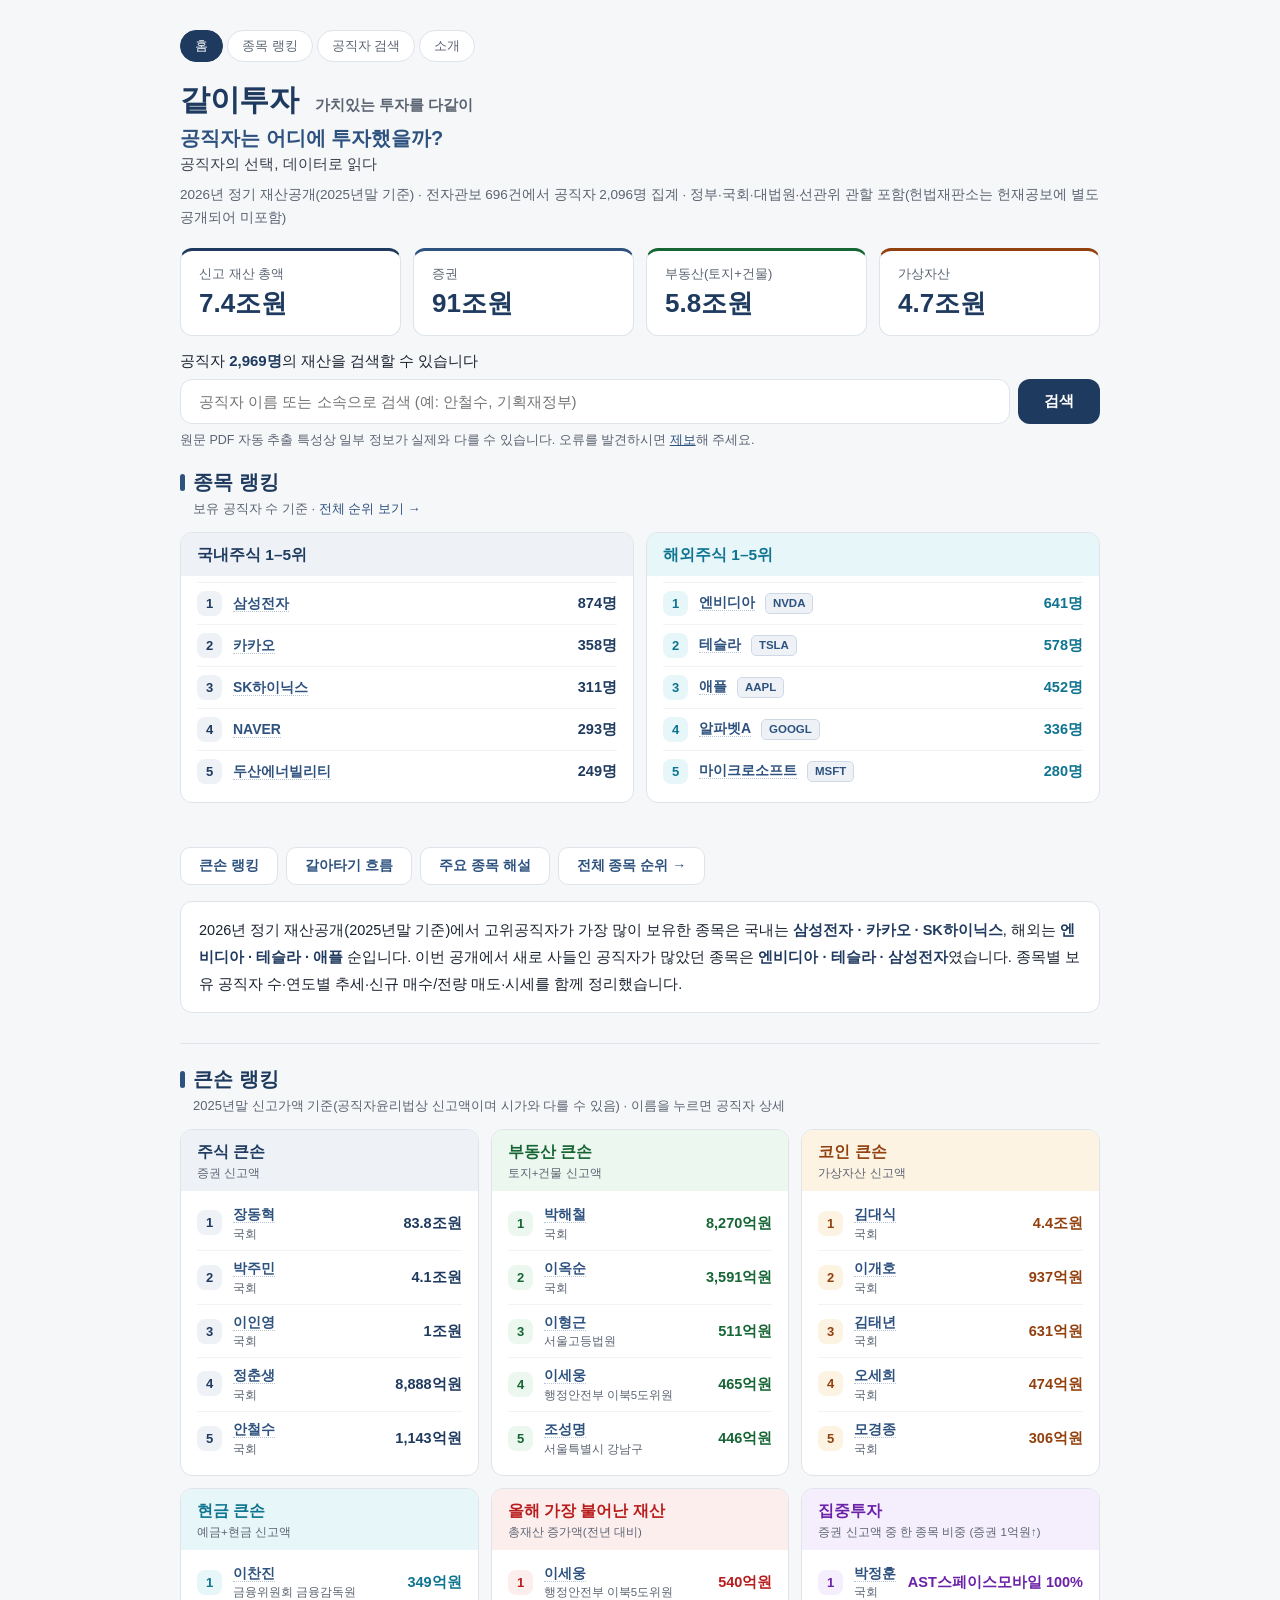
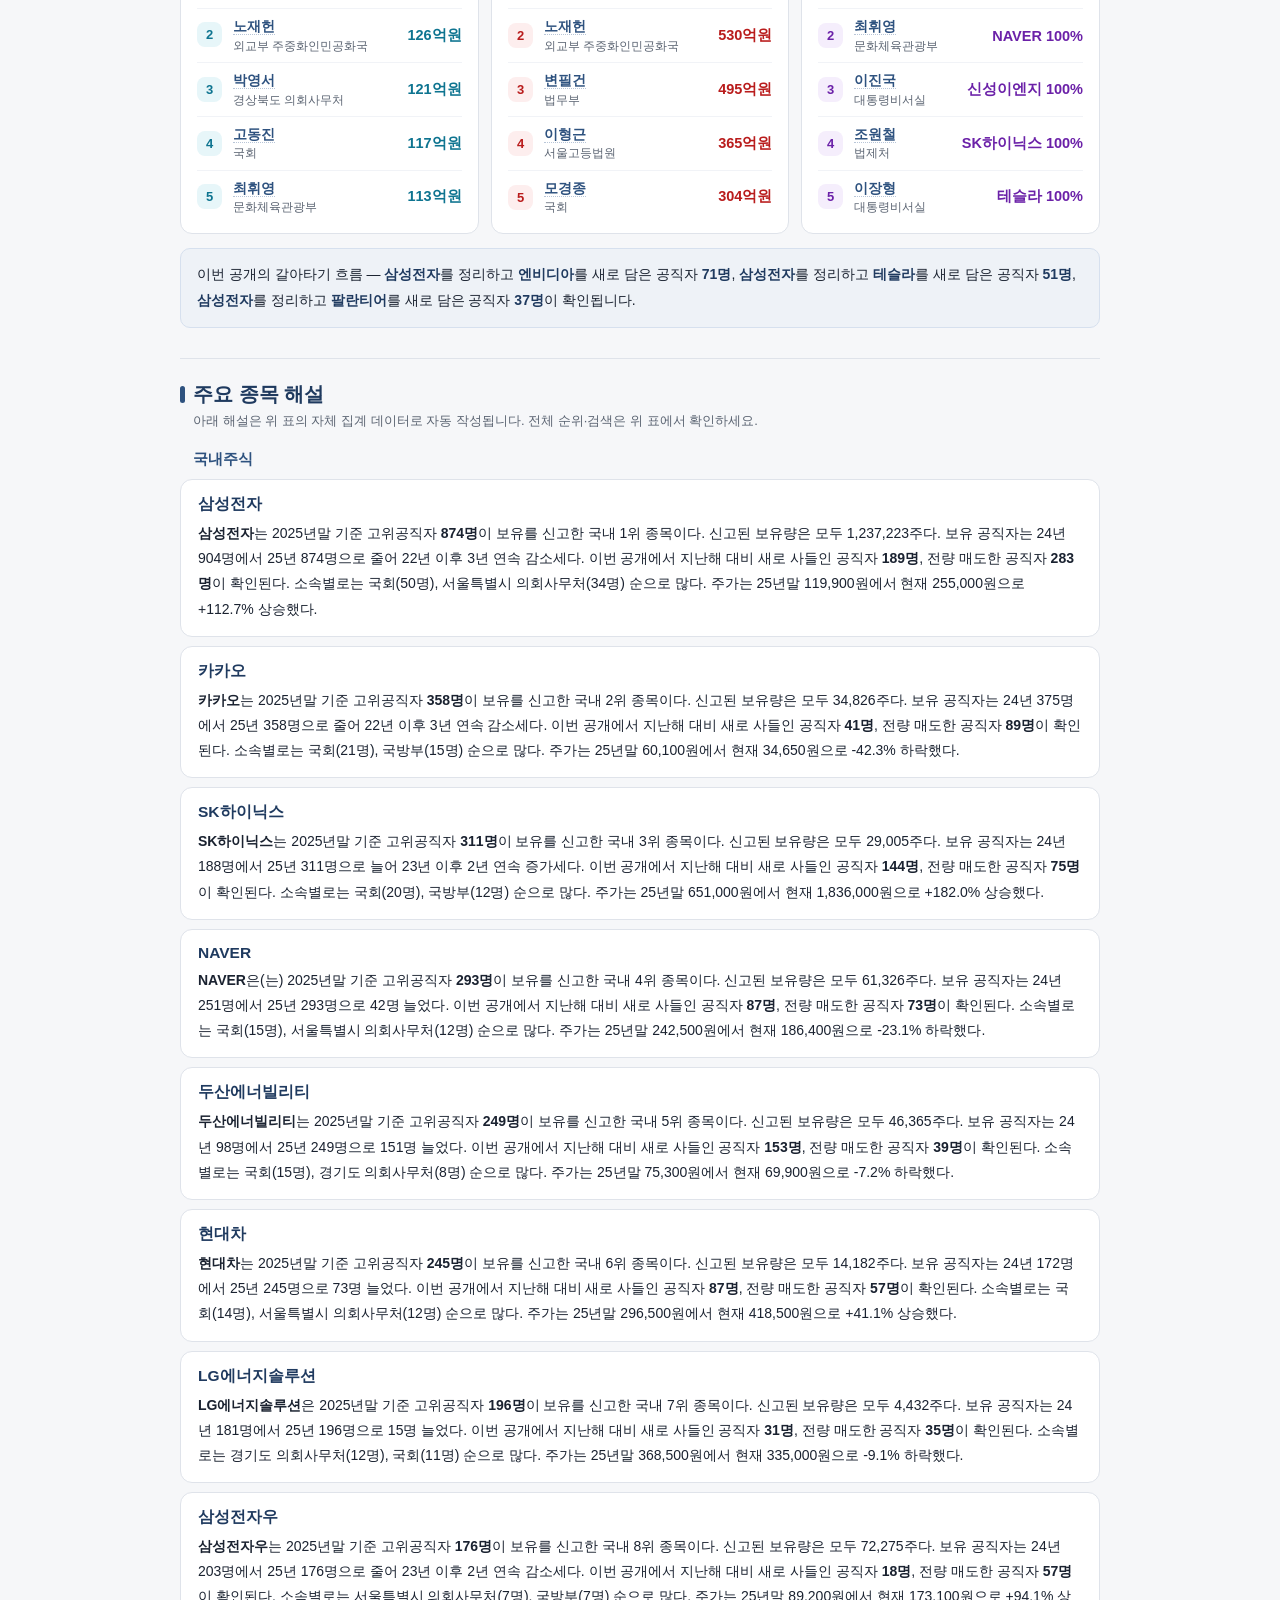
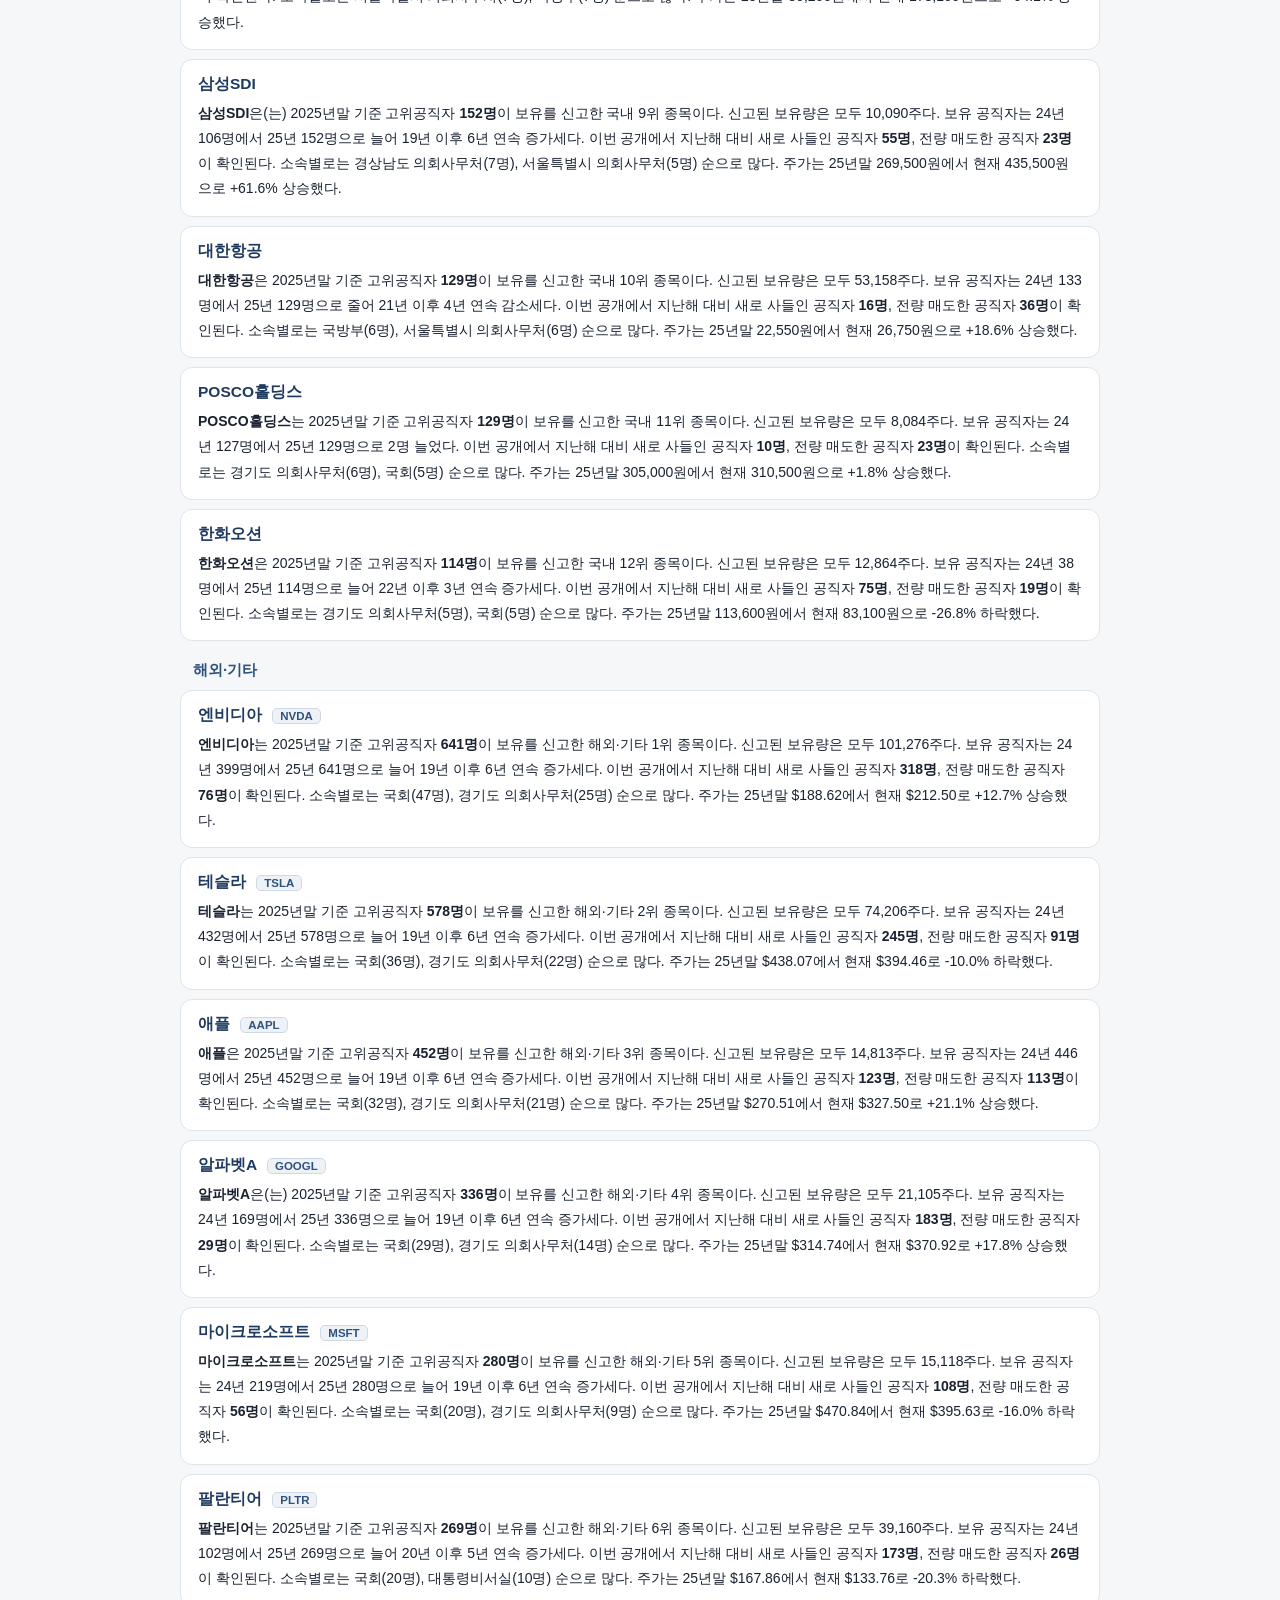
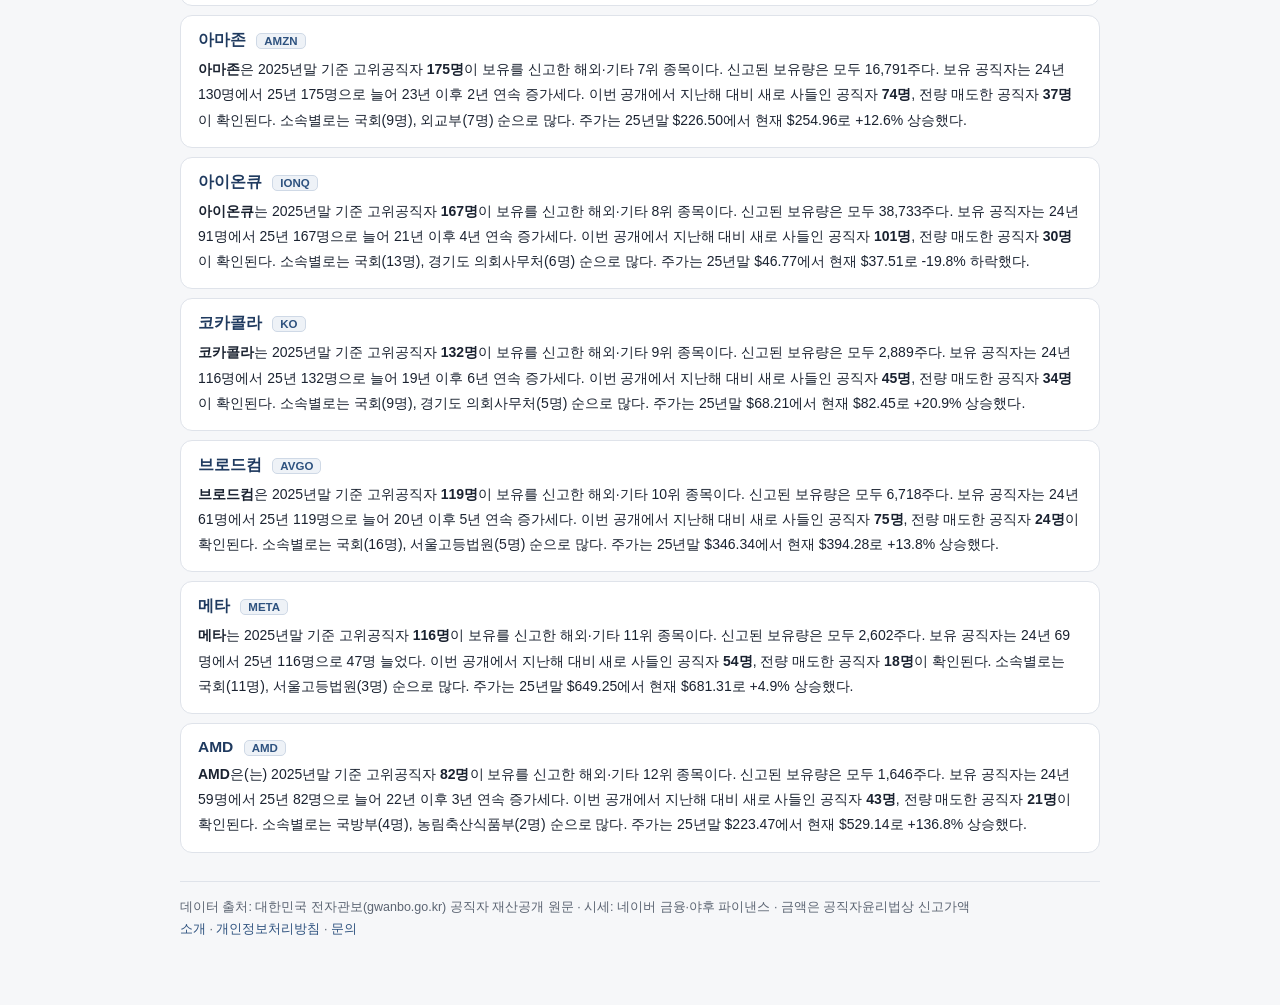
==== index.html @ 1da412c5 "같이투자: 공직자 재산공개 기반 투자 데이터 사이트 - 전자관보(정부·대법원·선관위) + 국회공보 재산공개 파싱 - 종목 랭킹 / 공직자 검색 / 큰손 랭킹 / 뉴스·공시 연동  " ====
<!DOCTYPE html>
<html lang="ko"><head><meta charset="utf-8">
<meta name="viewport" content="width=device-width,initial-scale=1">
<title>같이투자 : 가치있는 투자를 다같이</title>
<meta name="description" content="2026년 정기 재산공개(2025년말 기준)에서 고위공직자가 가장 많이 보유한 종목은 국내는 삼성전자 · 카카오 · SK하이닉스, 해외는 엔비디아 · 테슬라 · 애플 순입니다. 이번 공개에서 새로 사들인 공직자가 많았던 종목은 엔비디아 · 테슬라 · 삼성전자였습니다. 종목별 보유 공직자 수·연도별 추세·신규 매수/전량 매도·시세를 함께 정리했습니다.">
<meta property="og:title" content="같이투자 : 가치있는 투자를 다같이">
<meta property="og:description" content="2026년 정기 재산공개(2025년말 기준)에서 고위공직자가 가장 많이 보유한 종목은 국내는 삼성전자 · 카카오 · SK하이닉스, 해외는 엔비디아 · 테슬라 · 애플 순입니다. 이번 공개에서 새로 사들인 공직자가 많았던 종목은 엔비디아 · 테슬라 · 삼성전자였습니다. 종목별 보유 공직자 수·연도별 추세·신규 매수/전량 매도·시세를 함께 정리했습니다.">
<meta property="og:type" content="website"><meta property="og:locale" content="ko_KR">
<meta name="twitter:card" content="summary">
<style>
 :root{--line:#dfe3ea;--muted:#5b6472;--accent:#1f3a5f;--accent-2:#2e527f;--tint:#eef2f7;--bg:#f6f7f9;--ink:#1a2230;--up:#c0392b;--down:#1e5fbf}
 *{box-sizing:border-box} body{margin:0;font-family:-apple-system,'Apple SD Gothic Neo',sans-serif;background:var(--bg);color:var(--ink);font-size:15px}
 .wrap{max-width:960px;margin:0 auto;padding:30px 20px 64px}
 h1{font-size:30px;font-weight:800;margin:0 0 4px;color:var(--accent);letter-spacing:-.01em}
 .tag{font-size:20px;font-weight:700;color:var(--accent-2);margin:0 0 3px}
 .tagsub{font-size:15px;font-weight:500;color:var(--ink);margin:0 0 10px;opacity:.85}
 .sub{color:var(--muted);font-size:13.5px;margin:0 0 18px;line-height:1.7}
 html{scroll-behavior:smooth}
 .stat{display:flex;gap:12px;flex-wrap:wrap;margin-bottom:16px}
 .searchlabel{font-size:15px;color:var(--ink);margin:0 0 8px} .searchlabel b{color:var(--accent)}
 .notice{font-size:12.5px;color:var(--muted);margin:8px 0 20px} .notice a{color:var(--accent-2)}
 .slogan{font-size:15px;font-weight:600;color:var(--muted);margin-left:8px;letter-spacing:0}
 .psearch{display:flex;gap:8px;margin:0}
 .psearch input{flex:1;padding:13px 18px;border:1.5px solid var(--line);border-radius:12px;font-size:15px;background:#fff;color:var(--ink)}
 .psearch input:focus{outline:none;border-color:var(--accent-2);box-shadow:0 0 0 3px rgba(46,82,127,.12)}
 .psearch button{padding:0 26px;border:none;border-radius:12px;background:var(--accent);color:#fff;font-size:15px;font-weight:700;cursor:pointer}
 .psearch button:hover{background:var(--accent-2)}
 .rgrid{display:grid;grid-template-columns:1fr 1fr;gap:12px}
 .secmenu{display:flex;gap:8px;flex-wrap:wrap;margin:22px 0 16px}
 .secmenu a{padding:9px 18px;border-radius:10px;background:#fff;border:1px solid var(--line);color:var(--accent-2);font-weight:700;font-size:14px;text-decoration:none}
 .secmenu a:hover{border-color:var(--accent-2);color:var(--accent)}
 .card{background:#fff;border:1px solid var(--line);border-radius:12px;padding:14px 18px;flex:1;min-width:140px;border-top:3px solid var(--accent)}
 .stat .card:nth-child(2){border-top-color:#2e527f}
 .stat .card:nth-child(3){border-top-color:#166534}
 .stat .card:nth-child(4){border-top-color:#92400e}
 .card .lab{font-size:13px;color:var(--muted)} .card .val{font-size:26px;font-weight:800;margin-top:3px;color:var(--accent)}
 .lead{background:#fff;border:1px solid var(--line);border-radius:12px;padding:15px 18px;font-size:14.5px;line-height:1.85;margin:0 0 22px}
 .lead b{color:var(--accent)}
 section h2{font-size:20px;color:var(--accent);margin:0 0 4px;position:relative;padding-left:13px}
 section h2::before{content:'';position:absolute;left:0;top:5px;bottom:5px;width:5px;border-radius:3px;background:var(--accent-2)}
 .rank{margin-top:8px}
 .dgsub{color:var(--muted);font-size:13px;margin:0 0 14px;padding-left:13px}
 .dgsub a{color:var(--accent-2);text-decoration:none} .dgsub a:hover{text-decoration:underline}
 .rankcard{margin-bottom:22px}
 .whales{margin-top:30px;border-top:1px solid var(--line);padding-top:22px}
 .wgrid{display:grid;grid-template-columns:repeat(auto-fit,minmax(280px,1fr));gap:12px}
 .wcard{background:#fff;border:1px solid var(--line);border-radius:12px;padding:0 16px 10px;overflow:hidden}
 .whead{background:var(--wbg,var(--tint));margin:0 -16px 6px;padding:12px 16px 10px}
 .wcard h3{font-size:15.5px;font-weight:700;color:var(--wc,var(--accent));margin:0}
 .wcard .wsub{font-size:11.5px;color:var(--muted);margin:3px 0 0}
 .wli{display:grid;grid-template-columns:26px minmax(0,1fr) auto;gap:10px;align-items:center;padding:8px 0;border-top:1px solid #f1f3f7;font-size:14px}
 .rp .wli:first-of-type{border-top:none}
 .rk{width:25px;height:25px;border-radius:8px;background:var(--wbg,var(--tint));color:var(--wc,var(--accent));font-weight:800;font-size:13px;display:flex;align-items:center;justify-content:center}
 .wn{overflow:hidden;white-space:nowrap;text-overflow:ellipsis;line-height:1.4}
 .wn a{font-weight:700}
 .worg{display:block;font-size:11.5px;color:var(--muted);margin-top:1px}
 .wv{font-variant-numeric:tabular-nums;color:var(--wc,var(--accent));font-weight:800;font-size:14.5px;white-space:nowrap}
 .pl{color:var(--accent-2);text-decoration:none;border-bottom:1px dotted #b9c6d8}
 .pl:hover{color:var(--accent);border-bottom-style:solid}
 .rp{display:none} .rp.on{display:block}
 .rp.on .whead{animation:rin .45s cubic-bezier(.22,.7,.3,1) both}
 .rp.on .wli{opacity:0;animation:rin .5s cubic-bezier(.22,.7,.3,1) forwards}
 .rp.on .wli:nth-of-type(1){animation-delay:.04s}
 .rp.on .wli:nth-of-type(2){animation-delay:.1s}
 .rp.on .wli:nth-of-type(3){animation-delay:.16s}
 .rp.on .wli:nth-of-type(4){animation-delay:.22s}
 .rp.on .wli:nth-of-type(5){animation-delay:.28s}
 @keyframes rin{from{opacity:0;transform:translateY(10px)}to{opacity:1;transform:none}}
 @media(prefers-reduced-motion:reduce){.rp.on .wli,.rp.on .whead{animation:none;opacity:1}}
 .switchbox{background:var(--tint);border:1px solid #d6e0ee;border-radius:10px;padding:13px 16px;font-size:14px;line-height:1.85;margin-top:14px}
 .switchbox b{color:var(--accent)}
 .digest{margin-top:30px;border-top:1px solid var(--line);padding-top:22px}
 .digest h3{font-size:15px;color:var(--accent-2);margin:20px 0 10px;padding-left:13px}
 .dg{background:#fff;border:1px solid var(--line);border-radius:12px;padding:14px 17px;margin-bottom:9px}
 .dg h4{margin:0 0 6px;font-size:15.5px;color:var(--accent)} .dg h4 a{color:inherit;text-decoration:none} .dg h4 a:hover{text-decoration:underline}
 .dg p{margin:0;font-size:14px;line-height:1.8}
 .tk{display:inline-block;margin-left:6px;padding:1px 7px;border:1px solid #cfd9e6;border-radius:5px;background:var(--tint);color:var(--accent-2);font-size:11.5px;font-weight:700;vertical-align:middle}
 .foot{color:var(--muted);font-size:12.5px;margin-top:28px;border-top:1px solid var(--line);padding-top:14px;line-height:1.8}
 .foot a{color:var(--accent-2);text-decoration:none} .foot a:hover{text-decoration:underline}
 @media(max-width:700px){.wrap{padding:20px 13px 48px} h1{font-size:24px} .tag{font-size:17px} .card{padding:10px 13px;min-width:105px} .card .val{font-size:20px} .wgrid{grid-template-columns:1fr} .rgrid{grid-template-columns:1fr}}
 .topnav{display:flex;gap:4px;margin:0 0 18px;flex-wrap:wrap} .topnav a{padding:6px 14px;border:1px solid var(--line);border-radius:99px;background:#fff;color:var(--muted);font-size:13px;text-decoration:none} .topnav a.on{background:var(--accent);color:#fff;border-color:var(--accent)} .topnav a:hover{border-color:var(--accent-2);color:var(--accent-2)} .topnav a.on:hover{color:#fff}</style></head><body><div class="wrap">
<nav class="topnav"><a href="index.html" class="on">홈</a><a href="stocks.html">종목 랭킹</a><a href="people.html">공직자 검색</a><a href="about.html">소개</a></nav>
<h1>같이투자 <span class="slogan">가치있는 투자를 다같이</span></h1>
<p class="tag">공직자는 어디에 투자했을까?</p>
<p class="tagsub">공직자의 선택, 데이터로 읽다</p>
<p class="sub">2026년 정기 재산공개(2025년말 기준) · 전자관보 696건에서 공직자 2,096명 집계 · 정부·국회·대법원·선관위 관할 포함(헌법재판소는 헌재공보에 별도 공개되어 미포함)</p>
<div class="stat">
 <div class="card"><div class="lab">신고 재산 총액</div><div class="val">7.4조원</div></div>
 <div class="card"><div class="lab">증권</div><div class="val">91조원</div></div>
 <div class="card"><div class="lab">부동산(토지+건물)</div><div class="val">5.8조원</div></div>
 <div class="card"><div class="lab">가상자산</div><div class="val">4.7조원</div></div>
</div>
<p class="searchlabel">공직자 <b>2,969명</b>의 재산을 검색할 수 있습니다</p>
<form class="psearch" action="people.html" method="get">
 <input type="search" name="q" placeholder="공직자 이름 또는 소속으로 검색 (예: 안철수, 기획재정부)">
 <button type="submit">검색</button>
</form>
<p class="notice">원문 PDF 자동 추출 특성상 일부 정보가 실제와 다를 수 있습니다. 오류를 발견하시면 <a href="contact.html">제보</a>해 주세요.</p>
<section class="rank" id="rank"><h2>종목 랭킹</h2><p class="dgsub">보유 공직자 수 기준 · <a href="stocks.html">전체 순위 보기 →</a></p><div class="rgrid"><div class="wcard rankcard" data-rot style="--wc:#1f3a5f;--wbg:#eef2f7"><div class="rp on"><div class="whead"><h3>국내주식 1–5위</h3></div><div class="wli"><span class="rk">1</span><span class="wn"><a class="pl" href="stocks.html#s=%EC%82%BC%EC%84%B1%EC%A0%84%EC%9E%90">삼성전자</a></span><span class="wv">874명</span></div><div class="wli"><span class="rk">2</span><span class="wn"><a class="pl" href="stocks.html#s=%EC%B9%B4%EC%B9%B4%EC%98%A4">카카오</a></span><span class="wv">358명</span></div><div class="wli"><span class="rk">3</span><span class="wn"><a class="pl" href="stocks.html#s=SK%ED%95%98%EC%9D%B4%EB%8B%89%EC%8A%A4">SK하이닉스</a></span><span class="wv">311명</span></div><div class="wli"><span class="rk">4</span><span class="wn"><a class="pl" href="stocks.html#s=NAVER">NAVER</a></span><span class="wv">293명</span></div><div class="wli"><span class="rk">5</span><span class="wn"><a class="pl" href="stocks.html#s=%EB%91%90%EC%82%B0%EC%97%90%EB%84%88%EB%B9%8C%EB%A6%AC%ED%8B%B0">두산에너빌리티</a></span><span class="wv">249명</span></div></div><div class="rp"><div class="whead"><h3>국내주식 6–10위</h3></div><div class="wli"><span class="rk">6</span><span class="wn"><a class="pl" href="stocks.html#s=%ED%98%84%EB%8C%80%EC%B0%A8">현대차</a></span><span class="wv">245명</span></div><div class="wli"><span class="rk">7</span><span class="wn"><a class="pl" href="stocks.html#s=LG%EC%97%90%EB%84%88%EC%A7%80%EC%86%94%EB%A3%A8%EC%85%98">LG에너지솔루션</a></span><span class="wv">196명</span></div><div class="wli"><span class="rk">8</span><span class="wn"><a class="pl" href="stocks.html#s=%EC%82%BC%EC%84%B1%EC%A0%84%EC%9E%90%EC%9A%B0">삼성전자우</a></span><span class="wv">176명</span></div><div class="wli"><span class="rk">9</span><span class="wn"><a class="pl" href="stocks.html#s=%EC%82%BC%EC%84%B1SDI">삼성SDI</a></span><span class="wv">152명</span></div><div class="wli"><span class="rk">10</span><span class="wn"><a class="pl" href="stocks.html#s=%EB%8C%80%ED%95%9C%ED%95%AD%EA%B3%B5">대한항공</a></span><span class="wv">129명</span></div></div></div><div class="wcard rankcard" data-rot style="--wc:#0e7490;--wbg:#e7f6f9"><div class="rp on"><div class="whead"><h3>해외주식 1–5위</h3></div><div class="wli"><span class="rk">1</span><span class="wn"><a class="pl" href="stocks.html#s=%EC%97%94%EB%B9%84%EB%94%94%EC%95%84">엔비디아</a> <span class="tk">NVDA</span></span><span class="wv">641명</span></div><div class="wli"><span class="rk">2</span><span class="wn"><a class="pl" href="stocks.html#s=%ED%85%8C%EC%8A%AC%EB%9D%BC">테슬라</a> <span class="tk">TSLA</span></span><span class="wv">578명</span></div><div class="wli"><span class="rk">3</span><span class="wn"><a class="pl" href="stocks.html#s=%EC%95%A0%ED%94%8C">애플</a> <span class="tk">AAPL</span></span><span class="wv">452명</span></div><div class="wli"><span class="rk">4</span><span class="wn"><a class="pl" href="stocks.html#s=%EC%95%8C%ED%8C%8C%EB%B2%B3A">알파벳A</a> <span class="tk">GOOGL</span></span><span class="wv">336명</span></div><div class="wli"><span class="rk">5</span><span class="wn"><a class="pl" href="stocks.html#s=%EB%A7%88%EC%9D%B4%ED%81%AC%EB%A1%9C%EC%86%8C%ED%94%84%ED%8A%B8">마이크로소프트</a> <span class="tk">MSFT</span></span><span class="wv">280명</span></div></div><div class="rp"><div class="whead"><h3>해외주식 6–10위</h3></div><div class="wli"><span class="rk">6</span><span class="wn"><a class="pl" href="stocks.html#s=%ED%8C%94%EB%9E%80%ED%8B%B0%EC%96%B4">팔란티어</a> <span class="tk">PLTR</span></span><span class="wv">269명</span></div><div class="wli"><span class="rk">7</span><span class="wn"><a class="pl" href="stocks.html#s=%EC%95%84%EB%A7%88%EC%A1%B4">아마존</a> <span class="tk">AMZN</span></span><span class="wv">175명</span></div><div class="wli"><span class="rk">8</span><span class="wn"><a class="pl" href="stocks.html#s=%EC%95%84%EC%9D%B4%EC%98%A8%ED%81%90">아이온큐</a> <span class="tk">IONQ</span></span><span class="wv">167명</span></div><div class="wli"><span class="rk">9</span><span class="wn"><a class="pl" href="stocks.html#s=%EC%BD%94%EC%B9%B4%EC%BD%9C%EB%9D%BC">코카콜라</a> <span class="tk">KO</span></span><span class="wv">132명</span></div><div class="wli"><span class="rk">10</span><span class="wn"><a class="pl" href="stocks.html#s=%EB%B8%8C%EB%A1%9C%EB%93%9C%EC%BB%B4">브로드컴</a> <span class="tk">AVGO</span></span><span class="wv">119명</span></div></div></div></div></section>
<nav class="secmenu">
 <a href="#whales">큰손 랭킹</a>
 <a href="#switch">갈아타기 흐름</a>
 <a href="#digest">주요 종목 해설</a>
 <a href="stocks.html">전체 종목 순위 →</a>
</nav>
<p class="lead">2026년 정기 재산공개(2025년말 기준)에서 고위공직자가 가장 많이 보유한 종목은 국내는 <b>삼성전자 · 카카오 · SK하이닉스</b>, 해외는 <b>엔비디아 · 테슬라 · 애플</b> 순입니다. 이번 공개에서 새로 사들인 공직자가 많았던 종목은 <b>엔비디아 · 테슬라 · 삼성전자</b>였습니다. 종목별 보유 공직자 수·연도별 추세·신규 매수/전량 매도·시세를 함께 정리했습니다.</p>
<section class="whales" id="whales"><h2>큰손 랭킹</h2><p class="dgsub">2025년말 신고가액 기준(공직자윤리법상 신고액이며 시가와 다를 수 있음) · 이름을 누르면 공직자 상세</p><div class="wgrid"><div class="wcard" data-rot style="--wc:#1f3a5f;--wbg:#eef2f7"><div class="whead"><h3>주식 큰손</h3><p class="wsub">증권 신고액</p></div><div class="rp on"><div class="wli"><span class="rk">1</span><span class="wn"><a class="pl" href="people.html?p=%EC%9E%A5%EB%8F%99%ED%98%81">장동혁</a><span class="worg">국회</span></span><span class="wv">83.8조원</span></div><div class="wli"><span class="rk">2</span><span class="wn"><a class="pl" href="people.html?p=%EB%B0%95%EC%A3%BC%EB%AF%BC">박주민</a><span class="worg">국회</span></span><span class="wv">4.1조원</span></div><div class="wli"><span class="rk">3</span><span class="wn"><a class="pl" href="people.html?p=%EC%9D%B4%EC%9D%B8%EC%98%81">이인영</a><span class="worg">국회</span></span><span class="wv">1조원</span></div><div class="wli"><span class="rk">4</span><span class="wn"><a class="pl" href="people.html?p=%EC%A0%95%EC%B6%98%EC%83%9D">정춘생</a><span class="worg">국회</span></span><span class="wv">8,888억원</span></div><div class="wli"><span class="rk">5</span><span class="wn"><a class="pl" href="people.html?p=%EC%95%88%EC%B2%A0%EC%88%98">안철수</a><span class="worg">국회</span></span><span class="wv">1,143억원</span></div></div><div class="rp"><div class="wli"><span class="rk">6</span><span class="wn"><a class="pl" href="people.html?p=%EC%9D%B4%EC%84%B8%EC%9B%85">이세웅</a><span class="worg">행정안전부 이북5도위원</span></span><span class="wv">1,064억원</span></div><div class="wli"><span class="rk">7</span><span class="wn"><a class="pl" href="people.html?p=%EC%B6%94%EB%AF%B8%EC%95%A0">추미애</a><span class="worg">국회</span></span><span class="wv">600억원</span></div><div class="wli"><span class="rk">8</span><span class="wn"><a class="pl" href="people.html?p=%EC%98%A4%EC%84%B8%ED%9D%AC">오세희</a><span class="worg">국회</span></span><span class="wv">536억원</span></div><div class="wli"><span class="rk">9</span><span class="wn"><a class="pl" href="people.html?p=%EC%9E%84%ED%95%B4%EC%A7%80">임해지</a><span class="worg">대구가정법원</span></span><span class="wv">319억원</span></div><div class="wli"><span class="rk">10</span><span class="wn"><a class="pl" href="people.html?p=%EA%B3%B5%EC%B6%98%ED%83%9D">공춘택</a><span class="worg">국회</span></span><span class="wv">274억원</span></div></div></div><div class="wcard" data-rot style="--wc:#166534;--wbg:#ecf7ef"><div class="whead"><h3>부동산 큰손</h3><p class="wsub">토지+건물 신고액</p></div><div class="rp on"><div class="wli"><span class="rk">1</span><span class="wn"><a class="pl" href="people.html?p=%EB%B0%95%ED%95%B4%EC%B2%A0">박해철</a><span class="worg">국회</span></span><span class="wv">8,270억원</span></div><div class="wli"><span class="rk">2</span><span class="wn"><a class="pl" href="people.html?p=%EC%9D%B4%EC%98%A5%EC%88%9C">이옥순</a><span class="worg">국회</span></span><span class="wv">3,591억원</span></div><div class="wli"><span class="rk">3</span><span class="wn"><a class="pl" href="people.html?p=%EC%9D%B4%ED%98%95%EA%B7%BC">이형근</a><span class="worg">서울고등법원</span></span><span class="wv">511억원</span></div><div class="wli"><span class="rk">4</span><span class="wn"><a class="pl" href="people.html?p=%EC%9D%B4%EC%84%B8%EC%9B%85">이세웅</a><span class="worg">행정안전부 이북5도위원</span></span><span class="wv">465억원</span></div><div class="wli"><span class="rk">5</span><span class="wn"><a class="pl" href="people.html?p=%EC%A1%B0%EC%84%B1%EB%AA%85">조성명</a><span class="worg">서울특별시 강남구</span></span><span class="wv">446억원</span></div></div><div class="rp"><div class="wli"><span class="rk">6</span><span class="wn"><a class="pl" href="people.html?p=%EB%B0%95%EB%8D%95%ED%9D%A0">박덕흠</a><span class="worg">국회</span></span><span class="wv">323억원</span></div><div class="wli"><span class="rk">7</span><span class="wn"><a class="pl" href="people.html?p=%EA%B9%80%EC%9D%80%ED%98%9C">김은혜</a><span class="worg">국회</span></span><span class="wv">209억원</span></div><div class="wli"><span class="rk">8</span><span class="wn"><a class="pl" href="people.html?p=%EB%B0%B1%EC%A2%85%ED%97%8C">백종헌</a><span class="worg">국회</span></span><span class="wv">196억원</span></div><div class="wli"><span class="rk">9</span><span class="wn"><a class="pl" href="people.html?p=%EA%B3%A0%EC%84%B1%EA%B7%9C">고성규</a><span class="worg">과학기술정보통신부 한국</span></span><span class="wv">155억원</span></div><div class="wli"><span class="rk">10</span><span class="wn"><a class="pl" href="people.html?p=%EA%B9%80%EC%84%B1%EC%88%98">김성수</a><span class="worg">경기도 의회사무처</span></span><span class="wv">151억원</span></div></div></div><div class="wcard" data-rot style="--wc:#92400e;--wbg:#fdf3e3"><div class="whead"><h3>코인 큰손</h3><p class="wsub">가상자산 신고액</p></div><div class="rp on"><div class="wli"><span class="rk">1</span><span class="wn"><a class="pl" href="people.html?p=%EA%B9%80%EB%8C%80%EC%8B%9D">김대식</a><span class="worg">국회</span></span><span class="wv">4.4조원</span></div><div class="wli"><span class="rk">2</span><span class="wn"><a class="pl" href="people.html?p=%EC%9D%B4%EA%B0%9C%ED%98%B8">이개호</a><span class="worg">국회</span></span><span class="wv">937억원</span></div><div class="wli"><span class="rk">3</span><span class="wn"><a class="pl" href="people.html?p=%EA%B9%80%ED%83%9C%EB%85%84">김태년</a><span class="worg">국회</span></span><span class="wv">631억원</span></div><div class="wli"><span class="rk">4</span><span class="wn"><a class="pl" href="people.html?p=%EC%98%A4%EC%84%B8%ED%9D%AC">오세희</a><span class="worg">국회</span></span><span class="wv">474억원</span></div><div class="wli"><span class="rk">5</span><span class="wn"><a class="pl" href="people.html?p=%EB%AA%A8%EA%B2%BD%EC%A2%85">모경종</a><span class="worg">국회</span></span><span class="wv">306억원</span></div></div><div class="rp"><div class="wli"><span class="rk">6</span><span class="wn"><a class="pl" href="people.html?p=%EC%9D%B4%EC%9A%A9%EC%84%A0">이용선</a><span class="worg">국회</span></span><span class="wv">128억원</span></div><div class="wli"><span class="rk">7</span><span class="wn"><a class="pl" href="people.html?p=%ED%98%84%EC%9D%80%ED%9D%AC">현은희</a><span class="worg">국회</span></span><span class="wv">74.1억원</span></div><div class="wli"><span class="rk">8</span><span class="wn"><a class="pl" href="people.html?p=%EC%9D%B4%EC%84%B1%EC%9B%90">이성원</a><span class="worg">국회</span></span><span class="wv">29.1억원</span></div><div class="wli"><span class="rk">9</span><span class="wn"><a class="pl" href="people.html?p=%EC%9E%84%EB%B3%91%EB%A0%AC">임병렬</a><span class="worg">청주지방법원</span></span><span class="wv">16.9억원</span></div><div class="wli"><span class="rk">10</span><span class="wn"><a class="pl" href="people.html?p=%EC%B5%9C%EB%AF%BC%EA%B7%9C">최민규</a><span class="worg">서울특별시 의회사무처</span></span><span class="wv">14.6억원</span></div></div></div><div class="wcard" data-rot style="--wc:#0e7490;--wbg:#e7f6f9"><div class="whead"><h3>현금 큰손</h3><p class="wsub">예금+현금 신고액</p></div><div class="rp on"><div class="wli"><span class="rk">1</span><span class="wn"><a class="pl" href="people.html?p=%EC%9D%B4%EC%B0%AC%EC%A7%84">이찬진</a><span class="worg">금융위원회 금융감독원</span></span><span class="wv">349억원</span></div><div class="wli"><span class="rk">2</span><span class="wn"><a class="pl" href="people.html?p=%EB%85%B8%EC%9E%AC%ED%97%8C">노재헌</a><span class="worg">외교부 주중화인민공화국</span></span><span class="wv">126억원</span></div><div class="wli"><span class="rk">3</span><span class="wn"><a class="pl" href="people.html?p=%EB%B0%95%EC%98%81%EC%84%9C">박영서</a><span class="worg">경상북도 의회사무처</span></span><span class="wv">121억원</span></div><div class="wli"><span class="rk">4</span><span class="wn"><a class="pl" href="people.html?p=%EA%B3%A0%EB%8F%99%EC%A7%84">고동진</a><span class="worg">국회</span></span><span class="wv">117억원</span></div><div class="wli"><span class="rk">5</span><span class="wn"><a class="pl" href="people.html?p=%EC%B5%9C%ED%9C%98%EC%98%81">최휘영</a><span class="worg">문화체육관광부</span></span><span class="wv">113억원</span></div></div><div class="rp"><div class="wli"><span class="rk">6</span><span class="wn"><a class="pl" href="people.html?p=%EC%9C%A4%EC%8A%B9%EC%9D%80">윤승은</a><span class="worg">서울고등법원</span></span><span class="wv">89.5억원</span></div><div class="wli"><span class="rk">7</span><span class="wn"><a class="pl" href="people.html?p=%EA%B6%8C%EC%88%9C%ED%98%95">권순형</a><span class="worg">서울고등법원</span></span><span class="wv">88.9억원</span></div><div class="wli"><span class="rk">8</span><span class="wn"><a class="pl" href="people.html?p=%EA%B9%80%EC%9D%80%ED%98%9C">김은혜</a><span class="worg">국회</span></span><span class="wv">85.1억원</span></div><div class="wli"><span class="rk">9</span><span class="wn"><a class="pl" href="people.html?p=%EA%B9%80%EB%8F%99%EC%84%AD">김동섭</a><span class="worg">산업통상부 한국석유공사</span></span><span class="wv">82.2억원</span></div><div class="wli"><span class="rk">10</span><span class="wn"><a class="pl" href="people.html?p=%EC%9D%B4%EA%B7%BC%EB%B0%B0">이근배</a><span class="worg">교육부 전남대학교</span></span><span class="wv">80.6억원</span></div></div></div><div class="wcard" data-rot style="--wc:#b91c1c;--wbg:#fdeeee"><div class="whead"><h3>올해 가장 불어난 재산</h3><p class="wsub">총재산 증가액(전년 대비)</p></div><div class="rp on"><div class="wli"><span class="rk">1</span><span class="wn"><a class="pl" href="people.html?p=%EC%9D%B4%EC%84%B8%EC%9B%85">이세웅</a><span class="worg">행정안전부 이북5도위원</span></span><span class="wv">540억원</span></div><div class="wli"><span class="rk">2</span><span class="wn"><a class="pl" href="people.html?p=%EB%85%B8%EC%9E%AC%ED%97%8C">노재헌</a><span class="worg">외교부 주중화인민공화국</span></span><span class="wv">530억원</span></div><div class="wli"><span class="rk">3</span><span class="wn"><a class="pl" href="people.html?p=%EB%B3%80%ED%95%84%EA%B1%B4">변필건</a><span class="worg">법무부</span></span><span class="wv">495억원</span></div><div class="wli"><span class="rk">4</span><span class="wn"><a class="pl" href="people.html?p=%EC%9D%B4%ED%98%95%EA%B7%BC">이형근</a><span class="worg">서울고등법원</span></span><span class="wv">365억원</span></div><div class="wli"><span class="rk">5</span><span class="wn"><a class="pl" href="people.html?p=%EB%AA%A8%EA%B2%BD%EC%A2%85">모경종</a><span class="worg">국회</span></span><span class="wv">304억원</span></div></div><div class="rp"><div class="wli"><span class="rk">6</span><span class="wn"><a class="pl" href="people.html?p=%EA%B3%B5%EC%B6%98%ED%83%9D">공춘택</a><span class="worg">국회</span></span><span class="wv">260억원</span></div><div class="wli"><span class="rk">7</span><span class="wn"><a class="pl" href="people.html?p=%EA%B3%A0%EC%84%B1%EA%B7%9C">고성규</a><span class="worg">과학기술정보통신부 한국</span></span><span class="wv">236억원</span></div><div class="wli"><span class="rk">8</span><span class="wn"><a class="pl" href="people.html?p=%EA%B9%80%EB%AC%B8%ED%9D%AC">김문희</a><span class="worg">국무조정실 한국교육과정</span></span><span class="wv">98.8억원</span></div><div class="wli"><span class="rk">9</span><span class="wn"><a class="pl" href="people.html?p=%EA%B9%80%EC%9B%94%EC%9A%A9">김월용</a><span class="worg">교육부 국가평생교육진흥</span></span><span class="wv">94.7억원</span></div><div class="wli"><span class="rk">10</span><span class="wn"><a class="pl" href="people.html?p=%EC%9D%B4%EC%88%99%EC%97%B0">이숙연</a><span class="worg">대법원</span></span><span class="wv">90.6억원</span></div></div></div><div class="wcard" data-rot style="--wc:#6b21a8;--wbg:#f5eefc"><div class="whead"><h3>집중투자</h3><p class="wsub">증권 신고액 중 한 종목 비중 (증권 1억원↑)</p></div><div class="rp on"><div class="wli"><span class="rk">1</span><span class="wn"><a class="pl" href="people.html?p=%EB%B0%95%EC%A0%95%ED%9B%88">박정훈</a><span class="worg">국회</span></span><span class="wv">AST스페이스모바일 100%</span></div><div class="wli"><span class="rk">2</span><span class="wn"><a class="pl" href="people.html?p=%EC%B5%9C%ED%9C%98%EC%98%81">최휘영</a><span class="worg">문화체육관광부</span></span><span class="wv">NAVER 100%</span></div><div class="wli"><span class="rk">3</span><span class="wn"><a class="pl" href="people.html?p=%EC%9D%B4%EC%A7%84%EA%B5%AD">이진국</a><span class="worg">대통령비서실</span></span><span class="wv">신성이엔지 100%</span></div><div class="wli"><span class="rk">4</span><span class="wn"><a class="pl" href="people.html?p=%EC%A1%B0%EC%9B%90%EC%B2%A0">조원철</a><span class="worg">법제처</span></span><span class="wv">SK하이닉스 100%</span></div><div class="wli"><span class="rk">5</span><span class="wn"><a class="pl" href="people.html?p=%EC%9D%B4%EC%9E%A5%ED%98%95">이장형</a><span class="worg">대통령비서실</span></span><span class="wv">테슬라 100%</span></div></div><div class="rp"><div class="wli"><span class="rk">6</span><span class="wn"><a class="pl" href="people.html?p=%EB%B0%A9%EC%8A%B9%EC%B0%AC">방승찬</a><span class="worg">과학기술정보통신부 한국</span></span><span class="wv">마이크론 100%</span></div><div class="wli"><span class="rk">7</span><span class="wn"><a class="pl" href="people.html?p=%EB%B0%95%EC%84%A0%EC%95%84">박선아</a><span class="worg">대통령비서실</span></span><span class="wv">테슬라 100%</span></div><div class="wli"><span class="rk">8</span><span class="wn"><a class="pl" href="people.html?p=%EC%9D%B4%EC%A7%84%EC%9A%A9">이진용</a><span class="worg">과학기술정보통신부 한국</span></span><span class="wv">금호타이어 100%</span></div><div class="wli"><span class="rk">9</span><span class="wn"><a class="pl" href="people.html?p=%EC%9C%A0%EB%8F%84%EC%9C%A4">유도윤</a><span class="worg">대검찰청 부산고등검찰청</span></span><span class="wv">엔비디아 100%</span></div><div class="wli"><span class="rk">10</span><span class="wn"><a class="pl" href="people.html?p=%EC%9D%B4%EC%A2%85%EA%B5%AD">이종국</a><span class="worg">국토교통부 (주)에스알</span></span><span class="wv">삼성전자 100%</span></div></div></div></div><div class="switchbox" id="switch">이번 공개의 갈아타기 흐름 — <b>삼성전자</b>를 정리하고 <b>엔비디아</b>를 새로 담은 공직자 <b>71명</b>, <b>삼성전자</b>를 정리하고 <b>테슬라</b>를 새로 담은 공직자 <b>51명</b>, <b>삼성전자</b>를 정리하고 <b>팔란티어</b>를 새로 담은 공직자 <b>37명</b>이 확인됩니다.</div></section>
<section class="digest" id="digest"><h2>주요 종목 해설</h2><p class="dgsub">아래 해설은 위 표의 자체 집계 데이터로 자동 작성됩니다. 전체 순위·검색은 위 표에서 확인하세요.</p><h3>국내주식</h3><div class="dg"><h4><a href="stocks.html#s=%EC%82%BC%EC%84%B1%EC%A0%84%EC%9E%90">삼성전자</a></h4><p><b>삼성전자</b>는 2025년말 기준 고위공직자 <b>874명</b>이 보유를 신고한 국내 1위 종목이다. 신고된 보유량은 모두 1,237,223주다. 보유 공직자는 24년 904명에서 25년 874명으로 줄어 22년 이후 3년 연속 감소세다. 이번 공개에서 지난해 대비 새로 사들인 공직자 <b>189명</b>, 전량 매도한 공직자 <b>283명</b>이 확인된다. 소속별로는 국회(50명), 서울특별시 의회사무처(34명) 순으로 많다. 주가는 25년말 119,900원에서 현재 255,000원으로 +112.7% 상승했다.</p></div><div class="dg"><h4><a href="stocks.html#s=%EC%B9%B4%EC%B9%B4%EC%98%A4">카카오</a></h4><p><b>카카오</b>는 2025년말 기준 고위공직자 <b>358명</b>이 보유를 신고한 국내 2위 종목이다. 신고된 보유량은 모두 34,826주다. 보유 공직자는 24년 375명에서 25년 358명으로 줄어 22년 이후 3년 연속 감소세다. 이번 공개에서 지난해 대비 새로 사들인 공직자 <b>41명</b>, 전량 매도한 공직자 <b>89명</b>이 확인된다. 소속별로는 국회(21명), 국방부(15명) 순으로 많다. 주가는 25년말 60,100원에서 현재 34,650원으로 -42.3% 하락했다.</p></div><div class="dg"><h4><a href="stocks.html#s=SK%ED%95%98%EC%9D%B4%EB%8B%89%EC%8A%A4">SK하이닉스</a></h4><p><b>SK하이닉스</b>는 2025년말 기준 고위공직자 <b>311명</b>이 보유를 신고한 국내 3위 종목이다. 신고된 보유량은 모두 29,005주다. 보유 공직자는 24년 188명에서 25년 311명으로 늘어 23년 이후 2년 연속 증가세다. 이번 공개에서 지난해 대비 새로 사들인 공직자 <b>144명</b>, 전량 매도한 공직자 <b>75명</b>이 확인된다. 소속별로는 국회(20명), 국방부(12명) 순으로 많다. 주가는 25년말 651,000원에서 현재 1,836,000원으로 +182.0% 상승했다.</p></div><div class="dg"><h4><a href="stocks.html#s=NAVER">NAVER</a></h4><p><b>NAVER</b>은(는) 2025년말 기준 고위공직자 <b>293명</b>이 보유를 신고한 국내 4위 종목이다. 신고된 보유량은 모두 61,326주다. 보유 공직자는 24년 251명에서 25년 293명으로 42명 늘었다. 이번 공개에서 지난해 대비 새로 사들인 공직자 <b>87명</b>, 전량 매도한 공직자 <b>73명</b>이 확인된다. 소속별로는 국회(15명), 서울특별시 의회사무처(12명) 순으로 많다. 주가는 25년말 242,500원에서 현재 186,400원으로 -23.1% 하락했다.</p></div><div class="dg"><h4><a href="stocks.html#s=%EB%91%90%EC%82%B0%EC%97%90%EB%84%88%EB%B9%8C%EB%A6%AC%ED%8B%B0">두산에너빌리티</a></h4><p><b>두산에너빌리티</b>는 2025년말 기준 고위공직자 <b>249명</b>이 보유를 신고한 국내 5위 종목이다. 신고된 보유량은 모두 46,365주다. 보유 공직자는 24년 98명에서 25년 249명으로 151명 늘었다. 이번 공개에서 지난해 대비 새로 사들인 공직자 <b>153명</b>, 전량 매도한 공직자 <b>39명</b>이 확인된다. 소속별로는 국회(15명), 경기도 의회사무처(8명) 순으로 많다. 주가는 25년말 75,300원에서 현재 69,900원으로 -7.2% 하락했다.</p></div><div class="dg"><h4><a href="stocks.html#s=%ED%98%84%EB%8C%80%EC%B0%A8">현대차</a></h4><p><b>현대차</b>는 2025년말 기준 고위공직자 <b>245명</b>이 보유를 신고한 국내 6위 종목이다. 신고된 보유량은 모두 14,182주다. 보유 공직자는 24년 172명에서 25년 245명으로 73명 늘었다. 이번 공개에서 지난해 대비 새로 사들인 공직자 <b>87명</b>, 전량 매도한 공직자 <b>57명</b>이 확인된다. 소속별로는 국회(14명), 서울특별시 의회사무처(12명) 순으로 많다. 주가는 25년말 296,500원에서 현재 418,500원으로 +41.1% 상승했다.</p></div><div class="dg"><h4><a href="stocks.html#s=LG%EC%97%90%EB%84%88%EC%A7%80%EC%86%94%EB%A3%A8%EC%85%98">LG에너지솔루션</a></h4><p><b>LG에너지솔루션</b>은 2025년말 기준 고위공직자 <b>196명</b>이 보유를 신고한 국내 7위 종목이다. 신고된 보유량은 모두 4,432주다. 보유 공직자는 24년 181명에서 25년 196명으로 15명 늘었다. 이번 공개에서 지난해 대비 새로 사들인 공직자 <b>31명</b>, 전량 매도한 공직자 <b>35명</b>이 확인된다. 소속별로는 경기도 의회사무처(12명), 국회(11명) 순으로 많다. 주가는 25년말 368,500원에서 현재 335,000원으로 -9.1% 하락했다.</p></div><div class="dg"><h4><a href="stocks.html#s=%EC%82%BC%EC%84%B1%EC%A0%84%EC%9E%90%EC%9A%B0">삼성전자우</a></h4><p><b>삼성전자우</b>는 2025년말 기준 고위공직자 <b>176명</b>이 보유를 신고한 국내 8위 종목이다. 신고된 보유량은 모두 72,275주다. 보유 공직자는 24년 203명에서 25년 176명으로 줄어 23년 이후 2년 연속 감소세다. 이번 공개에서 지난해 대비 새로 사들인 공직자 <b>18명</b>, 전량 매도한 공직자 <b>57명</b>이 확인된다. 소속별로는 서울특별시 의회사무처(7명), 국방부(7명) 순으로 많다. 주가는 25년말 89,200원에서 현재 173,100원으로 +94.1% 상승했다.</p></div><div class="dg"><h4><a href="stocks.html#s=%EC%82%BC%EC%84%B1SDI">삼성SDI</a></h4><p><b>삼성SDI</b>은(는) 2025년말 기준 고위공직자 <b>152명</b>이 보유를 신고한 국내 9위 종목이다. 신고된 보유량은 모두 10,090주다. 보유 공직자는 24년 106명에서 25년 152명으로 늘어 19년 이후 6년 연속 증가세다. 이번 공개에서 지난해 대비 새로 사들인 공직자 <b>55명</b>, 전량 매도한 공직자 <b>23명</b>이 확인된다. 소속별로는 경상남도 의회사무처(7명), 서울특별시 의회사무처(5명) 순으로 많다. 주가는 25년말 269,500원에서 현재 435,500원으로 +61.6% 상승했다.</p></div><div class="dg"><h4><a href="stocks.html#s=%EB%8C%80%ED%95%9C%ED%95%AD%EA%B3%B5">대한항공</a></h4><p><b>대한항공</b>은 2025년말 기준 고위공직자 <b>129명</b>이 보유를 신고한 국내 10위 종목이다. 신고된 보유량은 모두 53,158주다. 보유 공직자는 24년 133명에서 25년 129명으로 줄어 21년 이후 4년 연속 감소세다. 이번 공개에서 지난해 대비 새로 사들인 공직자 <b>16명</b>, 전량 매도한 공직자 <b>36명</b>이 확인된다. 소속별로는 국방부(6명), 서울특별시 의회사무처(6명) 순으로 많다. 주가는 25년말 22,550원에서 현재 26,750원으로 +18.6% 상승했다.</p></div><div class="dg"><h4><a href="stocks.html#s=POSCO%ED%99%80%EB%94%A9%EC%8A%A4">POSCO홀딩스</a></h4><p><b>POSCO홀딩스</b>는 2025년말 기준 고위공직자 <b>129명</b>이 보유를 신고한 국내 11위 종목이다. 신고된 보유량은 모두 8,084주다. 보유 공직자는 24년 127명에서 25년 129명으로 2명 늘었다. 이번 공개에서 지난해 대비 새로 사들인 공직자 <b>10명</b>, 전량 매도한 공직자 <b>23명</b>이 확인된다. 소속별로는 경기도 의회사무처(6명), 국회(5명) 순으로 많다. 주가는 25년말 305,000원에서 현재 310,500원으로 +1.8% 상승했다.</p></div><div class="dg"><h4><a href="stocks.html#s=%ED%95%9C%ED%99%94%EC%98%A4%EC%85%98">한화오션</a></h4><p><b>한화오션</b>은 2025년말 기준 고위공직자 <b>114명</b>이 보유를 신고한 국내 12위 종목이다. 신고된 보유량은 모두 12,864주다. 보유 공직자는 24년 38명에서 25년 114명으로 늘어 22년 이후 3년 연속 증가세다. 이번 공개에서 지난해 대비 새로 사들인 공직자 <b>75명</b>, 전량 매도한 공직자 <b>19명</b>이 확인된다. 소속별로는 경기도 의회사무처(5명), 국회(5명) 순으로 많다. 주가는 25년말 113,600원에서 현재 83,100원으로 -26.8% 하락했다.</p></div><h3>해외·기타</h3><div class="dg"><h4><a href="stocks.html#s=%EC%97%94%EB%B9%84%EB%94%94%EC%95%84">엔비디아</a> <span class="tk">NVDA</span></h4><p><b>엔비디아</b>는 2025년말 기준 고위공직자 <b>641명</b>이 보유를 신고한 해외·기타 1위 종목이다. 신고된 보유량은 모두 101,276주다. 보유 공직자는 24년 399명에서 25년 641명으로 늘어 19년 이후 6년 연속 증가세다. 이번 공개에서 지난해 대비 새로 사들인 공직자 <b>318명</b>, 전량 매도한 공직자 <b>76명</b>이 확인된다. 소속별로는 국회(47명), 경기도 의회사무처(25명) 순으로 많다. 주가는 25년말 $188.62에서 현재 $212.50로 +12.7% 상승했다.</p></div><div class="dg"><h4><a href="stocks.html#s=%ED%85%8C%EC%8A%AC%EB%9D%BC">테슬라</a> <span class="tk">TSLA</span></h4><p><b>테슬라</b>는 2025년말 기준 고위공직자 <b>578명</b>이 보유를 신고한 해외·기타 2위 종목이다. 신고된 보유량은 모두 74,206주다. 보유 공직자는 24년 432명에서 25년 578명으로 늘어 19년 이후 6년 연속 증가세다. 이번 공개에서 지난해 대비 새로 사들인 공직자 <b>245명</b>, 전량 매도한 공직자 <b>91명</b>이 확인된다. 소속별로는 국회(36명), 경기도 의회사무처(22명) 순으로 많다. 주가는 25년말 $438.07에서 현재 $394.46로 -10.0% 하락했다.</p></div><div class="dg"><h4><a href="stocks.html#s=%EC%95%A0%ED%94%8C">애플</a> <span class="tk">AAPL</span></h4><p><b>애플</b>은 2025년말 기준 고위공직자 <b>452명</b>이 보유를 신고한 해외·기타 3위 종목이다. 신고된 보유량은 모두 14,813주다. 보유 공직자는 24년 446명에서 25년 452명으로 늘어 19년 이후 6년 연속 증가세다. 이번 공개에서 지난해 대비 새로 사들인 공직자 <b>123명</b>, 전량 매도한 공직자 <b>113명</b>이 확인된다. 소속별로는 국회(32명), 경기도 의회사무처(21명) 순으로 많다. 주가는 25년말 $270.51에서 현재 $327.50로 +21.1% 상승했다.</p></div><div class="dg"><h4><a href="stocks.html#s=%EC%95%8C%ED%8C%8C%EB%B2%B3A">알파벳A</a> <span class="tk">GOOGL</span></h4><p><b>알파벳A</b>은(는) 2025년말 기준 고위공직자 <b>336명</b>이 보유를 신고한 해외·기타 4위 종목이다. 신고된 보유량은 모두 21,105주다. 보유 공직자는 24년 169명에서 25년 336명으로 늘어 19년 이후 6년 연속 증가세다. 이번 공개에서 지난해 대비 새로 사들인 공직자 <b>183명</b>, 전량 매도한 공직자 <b>29명</b>이 확인된다. 소속별로는 국회(29명), 경기도 의회사무처(14명) 순으로 많다. 주가는 25년말 $314.74에서 현재 $370.92로 +17.8% 상승했다.</p></div><div class="dg"><h4><a href="stocks.html#s=%EB%A7%88%EC%9D%B4%ED%81%AC%EB%A1%9C%EC%86%8C%ED%94%84%ED%8A%B8">마이크로소프트</a> <span class="tk">MSFT</span></h4><p><b>마이크로소프트</b>는 2025년말 기준 고위공직자 <b>280명</b>이 보유를 신고한 해외·기타 5위 종목이다. 신고된 보유량은 모두 15,118주다. 보유 공직자는 24년 219명에서 25년 280명으로 늘어 19년 이후 6년 연속 증가세다. 이번 공개에서 지난해 대비 새로 사들인 공직자 <b>108명</b>, 전량 매도한 공직자 <b>56명</b>이 확인된다. 소속별로는 국회(20명), 경기도 의회사무처(9명) 순으로 많다. 주가는 25년말 $470.84에서 현재 $395.63로 -16.0% 하락했다.</p></div><div class="dg"><h4><a href="stocks.html#s=%ED%8C%94%EB%9E%80%ED%8B%B0%EC%96%B4">팔란티어</a> <span class="tk">PLTR</span></h4><p><b>팔란티어</b>는 2025년말 기준 고위공직자 <b>269명</b>이 보유를 신고한 해외·기타 6위 종목이다. 신고된 보유량은 모두 39,160주다. 보유 공직자는 24년 102명에서 25년 269명으로 늘어 20년 이후 5년 연속 증가세다. 이번 공개에서 지난해 대비 새로 사들인 공직자 <b>173명</b>, 전량 매도한 공직자 <b>26명</b>이 확인된다. 소속별로는 국회(20명), 대통령비서실(10명) 순으로 많다. 주가는 25년말 $167.86에서 현재 $133.76로 -20.3% 하락했다.</p></div><div class="dg"><h4><a href="stocks.html#s=%EC%95%84%EB%A7%88%EC%A1%B4">아마존</a> <span class="tk">AMZN</span></h4><p><b>아마존</b>은 2025년말 기준 고위공직자 <b>175명</b>이 보유를 신고한 해외·기타 7위 종목이다. 신고된 보유량은 모두 16,791주다. 보유 공직자는 24년 130명에서 25년 175명으로 늘어 23년 이후 2년 연속 증가세다. 이번 공개에서 지난해 대비 새로 사들인 공직자 <b>74명</b>, 전량 매도한 공직자 <b>37명</b>이 확인된다. 소속별로는 국회(9명), 외교부(7명) 순으로 많다. 주가는 25년말 $226.50에서 현재 $254.96로 +12.6% 상승했다.</p></div><div class="dg"><h4><a href="stocks.html#s=%EC%95%84%EC%9D%B4%EC%98%A8%ED%81%90">아이온큐</a> <span class="tk">IONQ</span></h4><p><b>아이온큐</b>는 2025년말 기준 고위공직자 <b>167명</b>이 보유를 신고한 해외·기타 8위 종목이다. 신고된 보유량은 모두 38,733주다. 보유 공직자는 24년 91명에서 25년 167명으로 늘어 21년 이후 4년 연속 증가세다. 이번 공개에서 지난해 대비 새로 사들인 공직자 <b>101명</b>, 전량 매도한 공직자 <b>30명</b>이 확인된다. 소속별로는 국회(13명), 경기도 의회사무처(6명) 순으로 많다. 주가는 25년말 $46.77에서 현재 $37.51로 -19.8% 하락했다.</p></div><div class="dg"><h4><a href="stocks.html#s=%EC%BD%94%EC%B9%B4%EC%BD%9C%EB%9D%BC">코카콜라</a> <span class="tk">KO</span></h4><p><b>코카콜라</b>는 2025년말 기준 고위공직자 <b>132명</b>이 보유를 신고한 해외·기타 9위 종목이다. 신고된 보유량은 모두 2,889주다. 보유 공직자는 24년 116명에서 25년 132명으로 늘어 19년 이후 6년 연속 증가세다. 이번 공개에서 지난해 대비 새로 사들인 공직자 <b>45명</b>, 전량 매도한 공직자 <b>34명</b>이 확인된다. 소속별로는 국회(9명), 경기도 의회사무처(5명) 순으로 많다. 주가는 25년말 $68.21에서 현재 $82.45로 +20.9% 상승했다.</p></div><div class="dg"><h4><a href="stocks.html#s=%EB%B8%8C%EB%A1%9C%EB%93%9C%EC%BB%B4">브로드컴</a> <span class="tk">AVGO</span></h4><p><b>브로드컴</b>은 2025년말 기준 고위공직자 <b>119명</b>이 보유를 신고한 해외·기타 10위 종목이다. 신고된 보유량은 모두 6,718주다. 보유 공직자는 24년 61명에서 25년 119명으로 늘어 20년 이후 5년 연속 증가세다. 이번 공개에서 지난해 대비 새로 사들인 공직자 <b>75명</b>, 전량 매도한 공직자 <b>24명</b>이 확인된다. 소속별로는 국회(16명), 서울고등법원(5명) 순으로 많다. 주가는 25년말 $346.34에서 현재 $394.28로 +13.8% 상승했다.</p></div><div class="dg"><h4><a href="stocks.html#s=%EB%A9%94%ED%83%80">메타</a> <span class="tk">META</span></h4><p><b>메타</b>는 2025년말 기준 고위공직자 <b>116명</b>이 보유를 신고한 해외·기타 11위 종목이다. 신고된 보유량은 모두 2,602주다. 보유 공직자는 24년 69명에서 25년 116명으로 47명 늘었다. 이번 공개에서 지난해 대비 새로 사들인 공직자 <b>54명</b>, 전량 매도한 공직자 <b>18명</b>이 확인된다. 소속별로는 국회(11명), 서울고등법원(3명) 순으로 많다. 주가는 25년말 $649.25에서 현재 $681.31로 +4.9% 상승했다.</p></div><div class="dg"><h4><a href="stocks.html#s=AMD">AMD</a> <span class="tk">AMD</span></h4><p><b>AMD</b>은(는) 2025년말 기준 고위공직자 <b>82명</b>이 보유를 신고한 해외·기타 12위 종목이다. 신고된 보유량은 모두 1,646주다. 보유 공직자는 24년 59명에서 25년 82명으로 늘어 22년 이후 3년 연속 증가세다. 이번 공개에서 지난해 대비 새로 사들인 공직자 <b>43명</b>, 전량 매도한 공직자 <b>21명</b>이 확인된다. 소속별로는 국방부(4명), 농림축산식품부(2명) 순으로 많다. 주가는 25년말 $223.47에서 현재 $529.14로 +136.8% 상승했다.</p></div></section>
<div class="foot">데이터 출처: 대한민국 전자관보(gwanbo.go.kr) 공직자 재산공개 원문 · 시세: 네이버 금융·야후 파이낸스 · 금액은 공직자윤리법상 신고가액<div class="footlinks"><a href="about.html">소개</a> · <a href="privacy.html">개인정보처리방침</a> · <a href="contact.html">문의</a></div></div>
<script>
document.querySelectorAll('[data-rot]').forEach(b=>{
 const ps=[...b.querySelectorAll('.rp')];
 if(ps.length<2) return; let i=0;
 setInterval(()=>{ps[i].classList.remove('on'); i=(i+1)%ps.length; ps[i].classList.add('on');},5000);
});
</script>
</div></body></html>
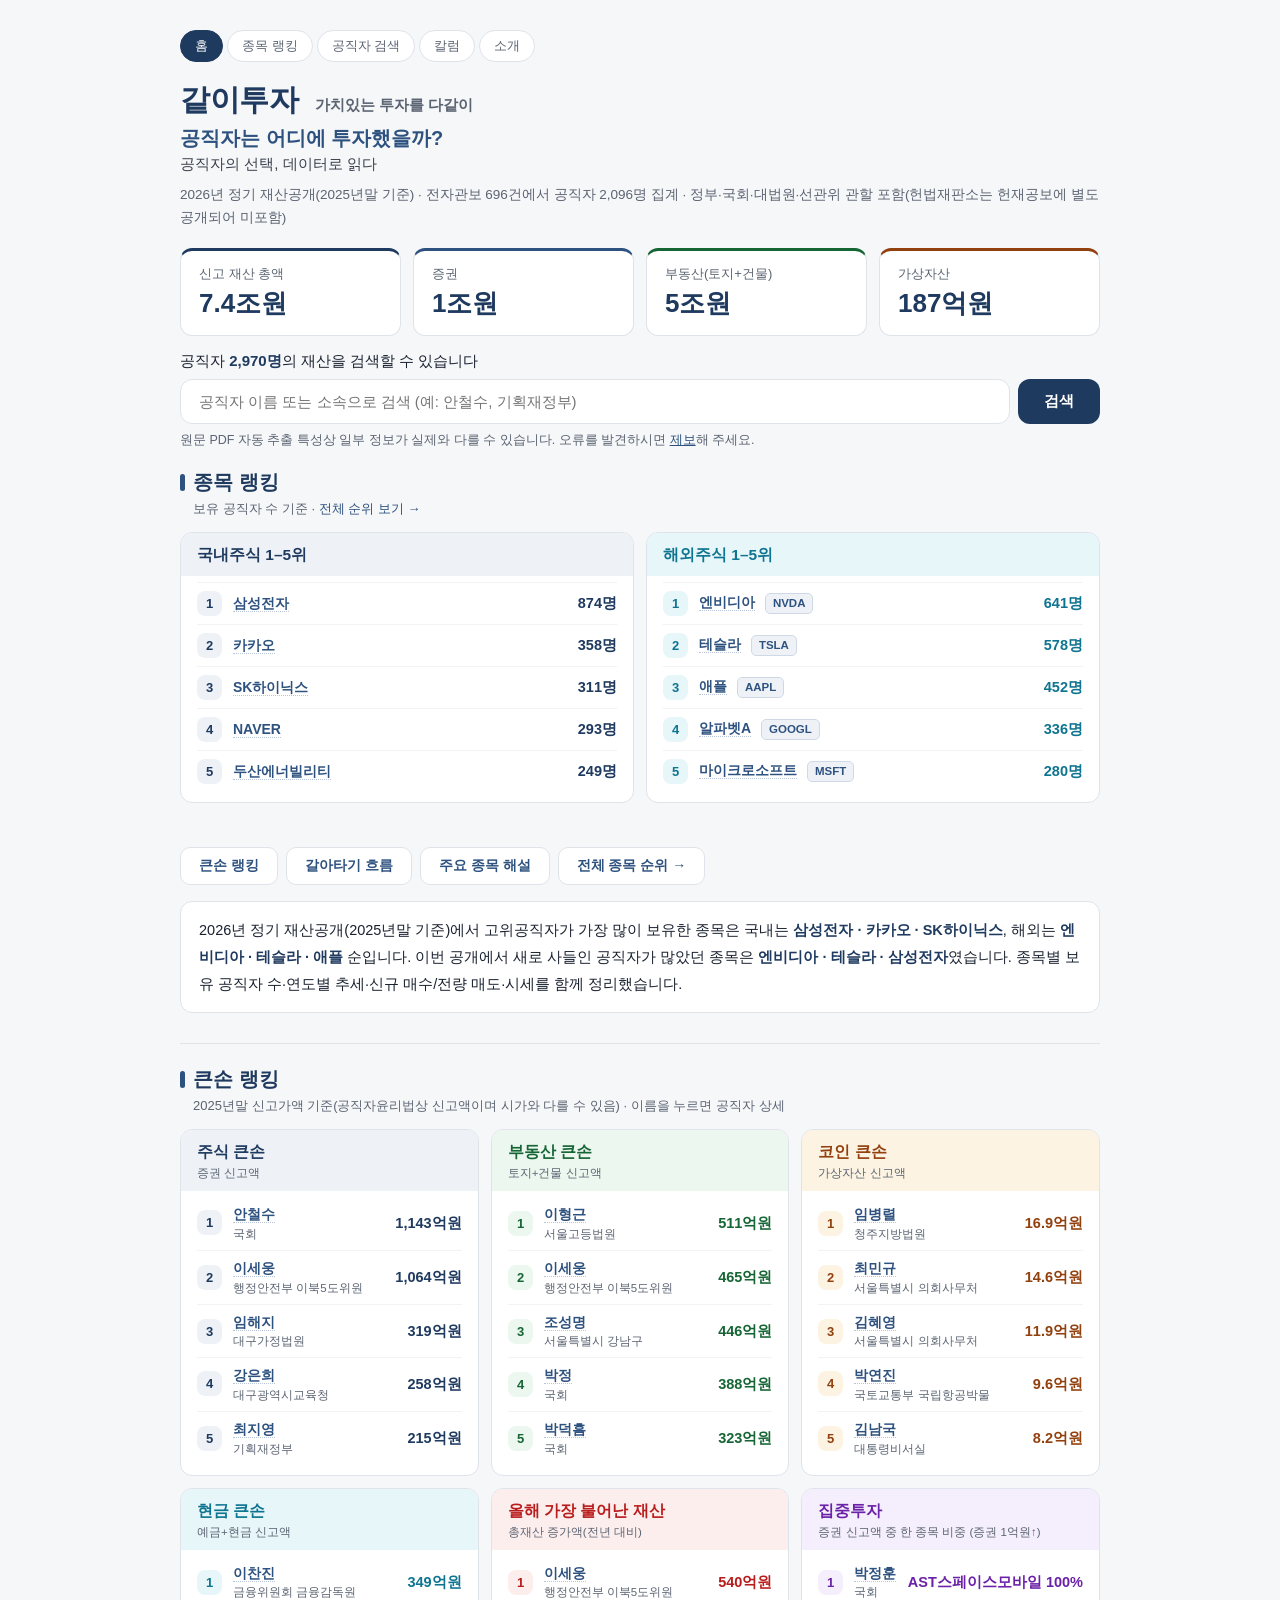
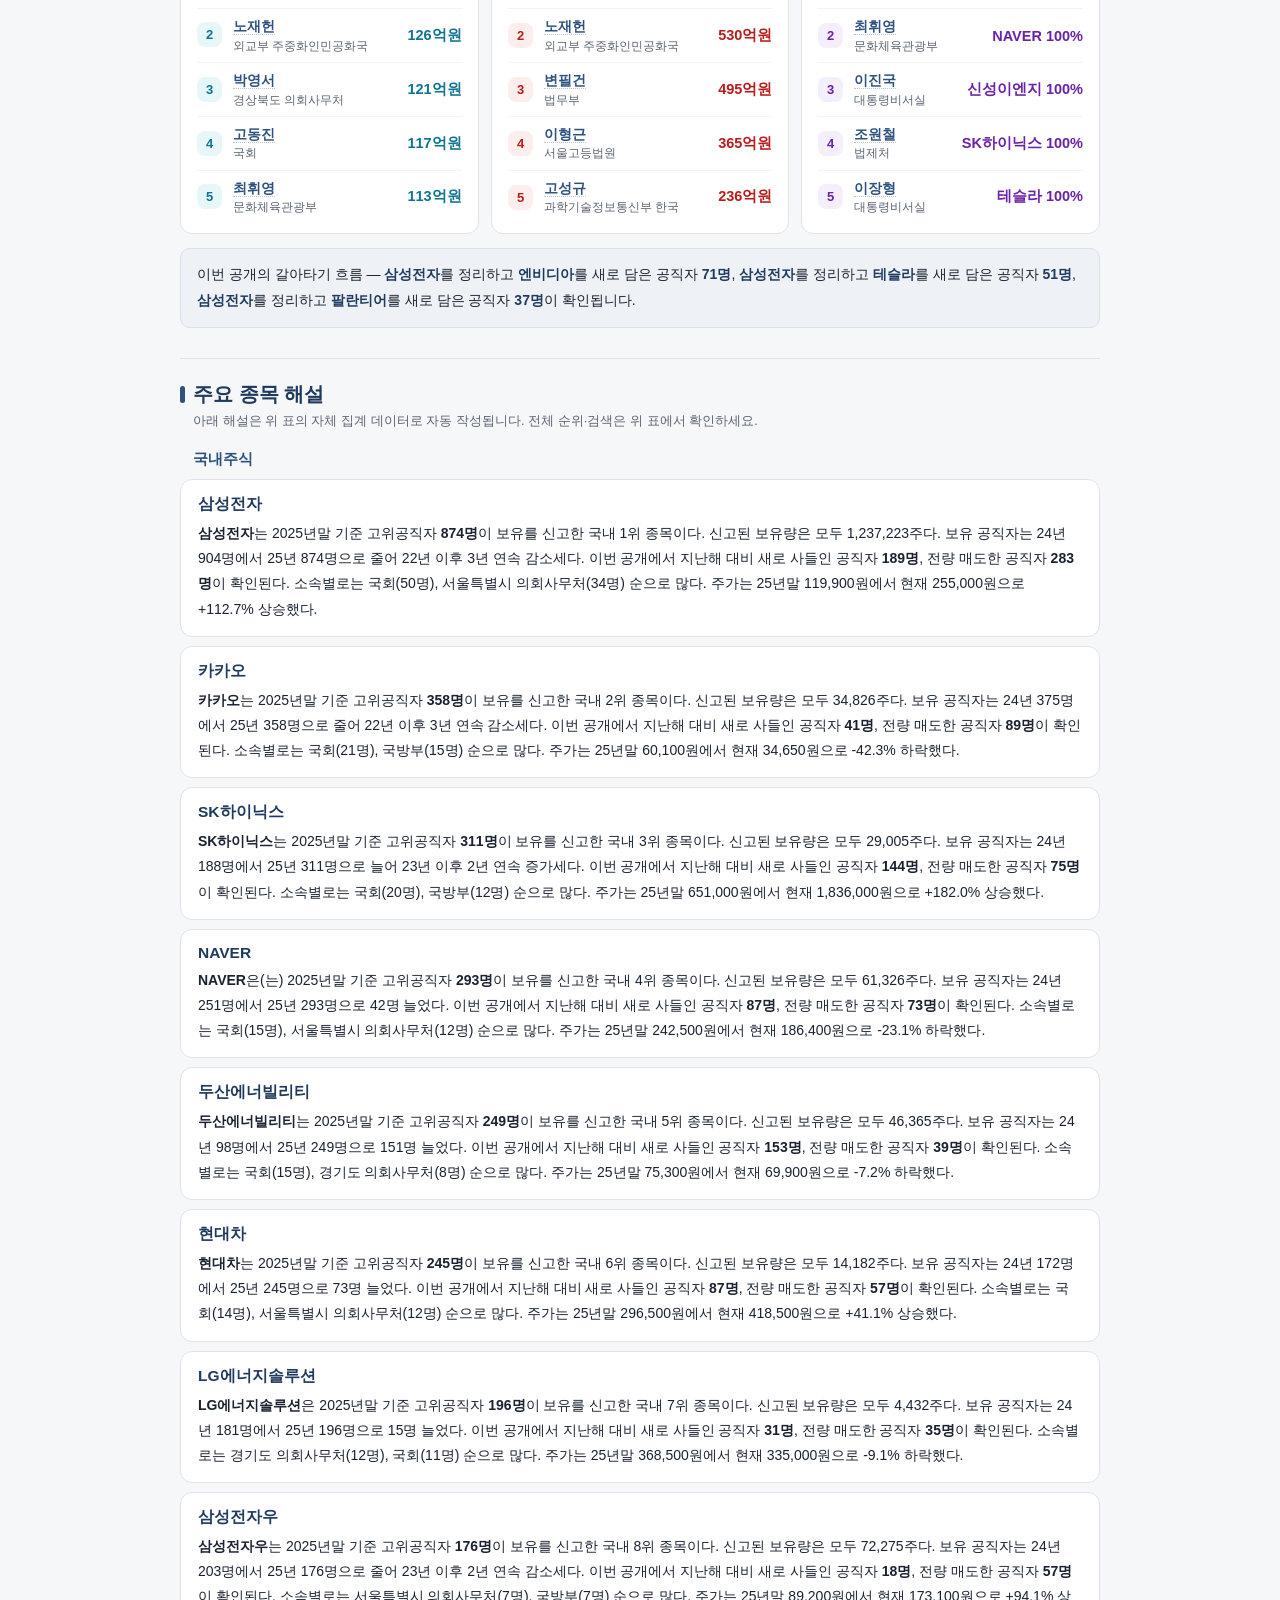
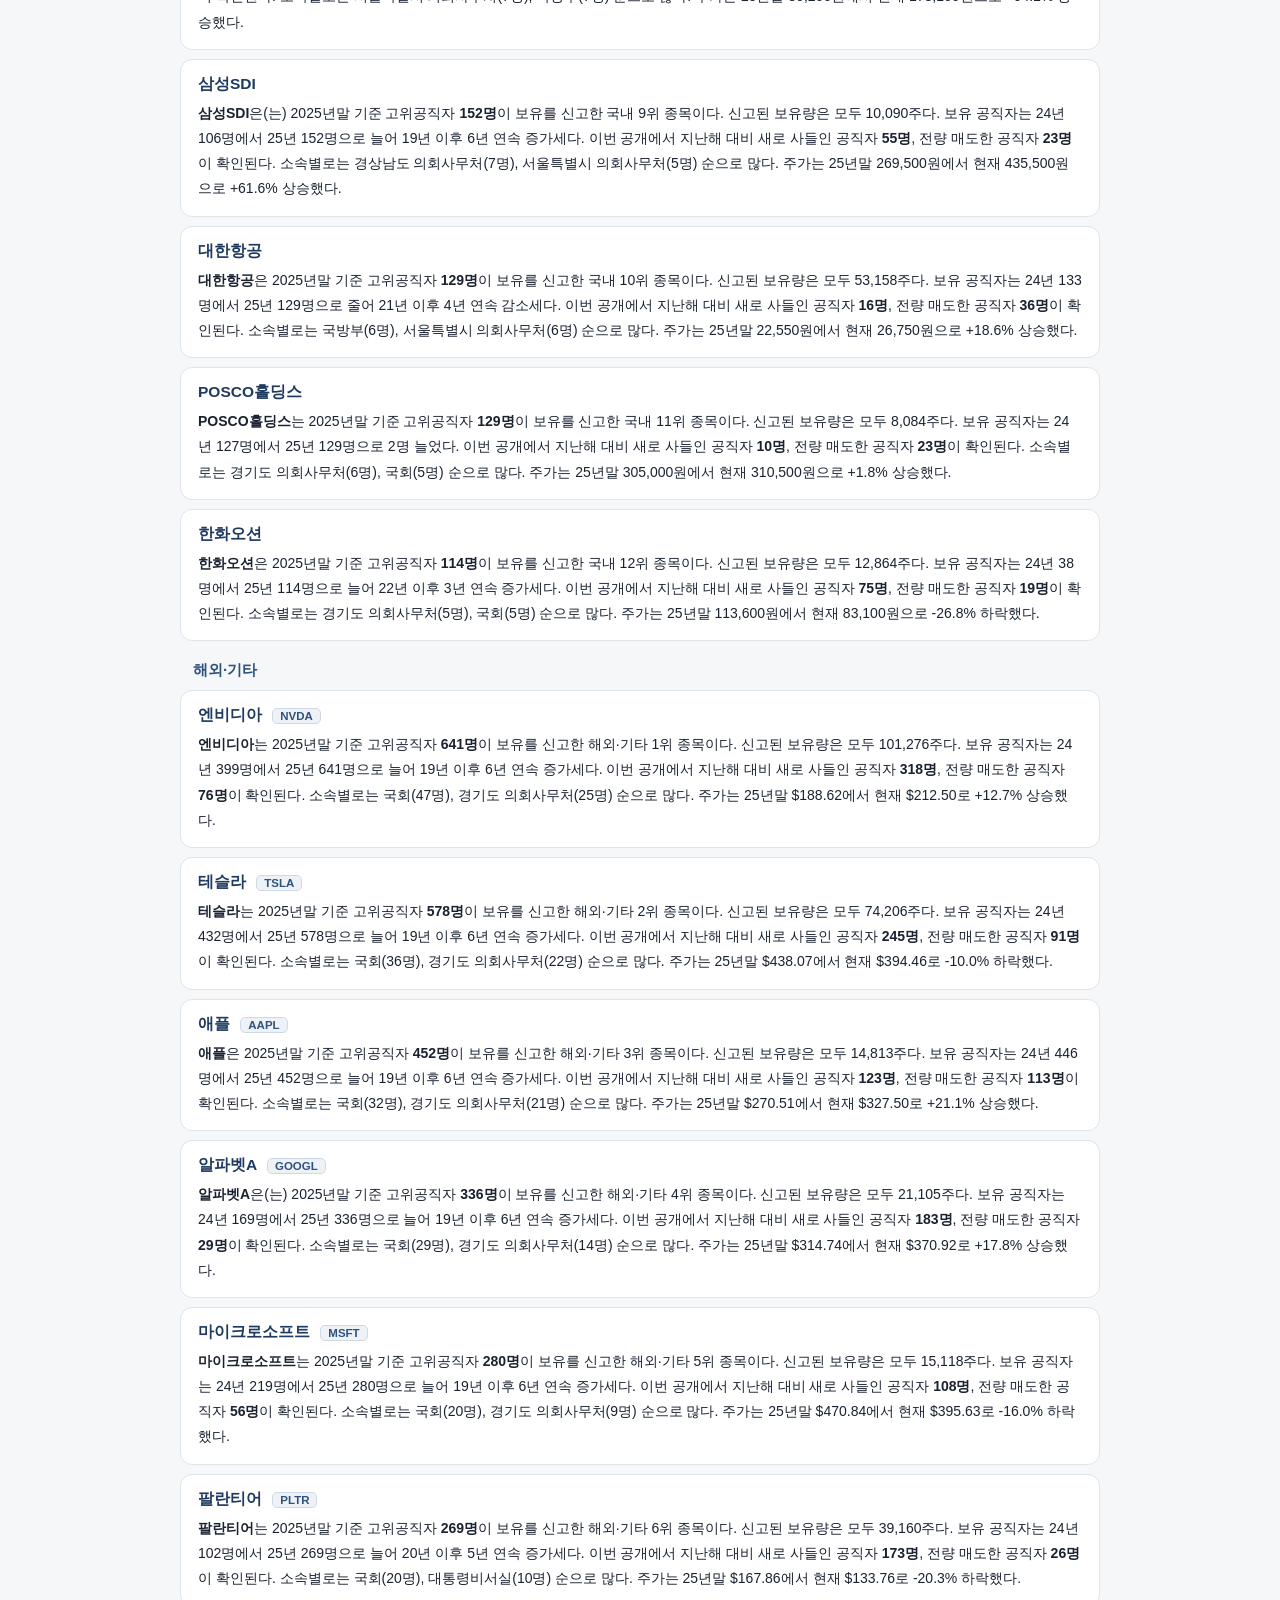
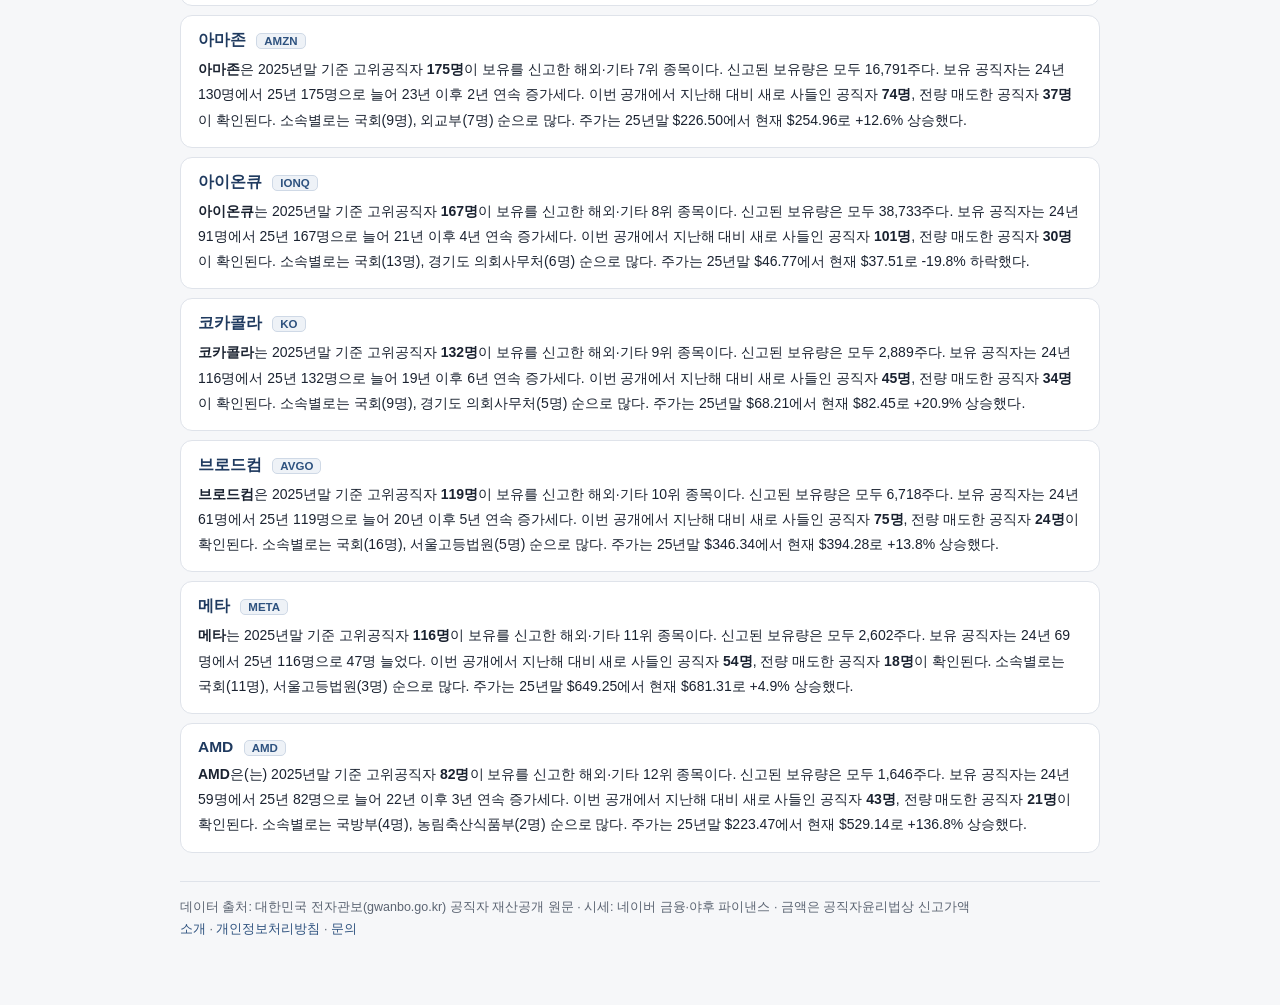
==== commit 829e4fd1: "국회공보 금액 복원 로직 전면 수정: 회계 항등식 기반 분할 검증 - 종전+증가-감소=현재 항등식을 만족하는 분할만 채택 - 콤마 소실 금액은 오염 대신 미기록 - 정기/최초등록 " ====
--- a/index.html
+++ b/index.html
@@ -2,6 +2,8 @@
 <html lang="ko"><head><meta charset="utf-8">
 <meta name="viewport" content="width=device-width,initial-scale=1">
 <title>같이투자 : 가치있는 투자를 다같이</title>
+<meta name="naver-site-verification" content="b418f5eb05d891a0eab29fdafa22d399f86d97b6" />
+<script async src="https://pagead2.googlesyndication.com/pagead/js/adsbygoogle.js?client=ca-pub-9186959187584058" crossorigin="anonymous"></script>
 <meta name="description" content="2026년 정기 재산공개(2025년말 기준)에서 고위공직자가 가장 많이 보유한 종목은 국내는 삼성전자 · 카카오 · SK하이닉스, 해외는 엔비디아 · 테슬라 · 애플 순입니다. 이번 공개에서 새로 사들인 공직자가 많았던 종목은 엔비디아 · 테슬라 · 삼성전자였습니다. 종목별 보유 공직자 수·연도별 추세·신규 매수/전량 매도·시세를 함께 정리했습니다.">
 <meta property="og:title" content="같이투자 : 가치있는 투자를 다같이">
 <meta property="og:description" content="2026년 정기 재산공개(2025년말 기준)에서 고위공직자가 가장 많이 보유한 종목은 국내는 삼성전자 · 카카오 · SK하이닉스, 해외는 엔비디아 · 테슬라 · 애플 순입니다. 이번 공개에서 새로 사들인 공직자가 많았던 종목은 엔비디아 · 테슬라 · 삼성전자였습니다. 종목별 보유 공직자 수·연도별 추세·신규 매수/전량 매도·시세를 함께 정리했습니다.">
@@ -79,18 +81,18 @@
  .foot a{color:var(--accent-2);text-decoration:none} .foot a:hover{text-decoration:underline}
  @media(max-width:700px){.wrap{padding:20px 13px 48px} h1{font-size:24px} .tag{font-size:17px} .card{padding:10px 13px;min-width:105px} .card .val{font-size:20px} .wgrid{grid-template-columns:1fr} .rgrid{grid-template-columns:1fr}}
  .topnav{display:flex;gap:4px;margin:0 0 18px;flex-wrap:wrap} .topnav a{padding:6px 14px;border:1px solid var(--line);border-radius:99px;background:#fff;color:var(--muted);font-size:13px;text-decoration:none} .topnav a.on{background:var(--accent);color:#fff;border-color:var(--accent)} .topnav a:hover{border-color:var(--accent-2);color:var(--accent-2)} .topnav a.on:hover{color:#fff}</style></head><body><div class="wrap">
-<nav class="topnav"><a href="index.html" class="on">홈</a><a href="stocks.html">종목 랭킹</a><a href="people.html">공직자 검색</a><a href="about.html">소개</a></nav>
+<nav class="topnav"><a href="index.html" class="on">홈</a><a href="stocks.html">종목 랭킹</a><a href="people.html">공직자 검색</a><a href="column.html">칼럼</a><a href="about.html">소개</a></nav>
 <h1>같이투자 <span class="slogan">가치있는 투자를 다같이</span></h1>
 <p class="tag">공직자는 어디에 투자했을까?</p>
 <p class="tagsub">공직자의 선택, 데이터로 읽다</p>
 <p class="sub">2026년 정기 재산공개(2025년말 기준) · 전자관보 696건에서 공직자 2,096명 집계 · 정부·국회·대법원·선관위 관할 포함(헌법재판소는 헌재공보에 별도 공개되어 미포함)</p>
 <div class="stat">
  <div class="card"><div class="lab">신고 재산 총액</div><div class="val">7.4조원</div></div>
- <div class="card"><div class="lab">증권</div><div class="val">91조원</div></div>
- <div class="card"><div class="lab">부동산(토지+건물)</div><div class="val">5.8조원</div></div>
- <div class="card"><div class="lab">가상자산</div><div class="val">4.7조원</div></div>
+ <div class="card"><div class="lab">증권</div><div class="val">1조원</div></div>
+ <div class="card"><div class="lab">부동산(토지+건물)</div><div class="val">5조원</div></div>
+ <div class="card"><div class="lab">가상자산</div><div class="val">187억원</div></div>
 </div>
-<p class="searchlabel">공직자 <b>2,969명</b>의 재산을 검색할 수 있습니다</p>
+<p class="searchlabel">공직자 <b>2,970명</b>의 재산을 검색할 수 있습니다</p>
 <form class="psearch" action="people.html" method="get">
  <input type="search" name="q" placeholder="공직자 이름 또는 소속으로 검색 (예: 안철수, 기획재정부)">
  <button type="submit">검색</button>
@@ -104,7 +106,7 @@
  <a href="stocks.html">전체 종목 순위 →</a>
 </nav>
 <p class="lead">2026년 정기 재산공개(2025년말 기준)에서 고위공직자가 가장 많이 보유한 종목은 국내는 <b>삼성전자 · 카카오 · SK하이닉스</b>, 해외는 <b>엔비디아 · 테슬라 · 애플</b> 순입니다. 이번 공개에서 새로 사들인 공직자가 많았던 종목은 <b>엔비디아 · 테슬라 · 삼성전자</b>였습니다. 종목별 보유 공직자 수·연도별 추세·신규 매수/전량 매도·시세를 함께 정리했습니다.</p>
-<section class="whales" id="whales"><h2>큰손 랭킹</h2><p class="dgsub">2025년말 신고가액 기준(공직자윤리법상 신고액이며 시가와 다를 수 있음) · 이름을 누르면 공직자 상세</p><div class="wgrid"><div class="wcard" data-rot style="--wc:#1f3a5f;--wbg:#eef2f7"><div class="whead"><h3>주식 큰손</h3><p class="wsub">증권 신고액</p></div><div class="rp on"><div class="wli"><span class="rk">1</span><span class="wn"><a class="pl" href="people.html?p=%EC%9E%A5%EB%8F%99%ED%98%81">장동혁</a><span class="worg">국회</span></span><span class="wv">83.8조원</span></div><div class="wli"><span class="rk">2</span><span class="wn"><a class="pl" href="people.html?p=%EB%B0%95%EC%A3%BC%EB%AF%BC">박주민</a><span class="worg">국회</span></span><span class="wv">4.1조원</span></div><div class="wli"><span class="rk">3</span><span class="wn"><a class="pl" href="people.html?p=%EC%9D%B4%EC%9D%B8%EC%98%81">이인영</a><span class="worg">국회</span></span><span class="wv">1조원</span></div><div class="wli"><span class="rk">4</span><span class="wn"><a class="pl" href="people.html?p=%EC%A0%95%EC%B6%98%EC%83%9D">정춘생</a><span class="worg">국회</span></span><span class="wv">8,888억원</span></div><div class="wli"><span class="rk">5</span><span class="wn"><a class="pl" href="people.html?p=%EC%95%88%EC%B2%A0%EC%88%98">안철수</a><span class="worg">국회</span></span><span class="wv">1,143억원</span></div></div><div class="rp"><div class="wli"><span class="rk">6</span><span class="wn"><a class="pl" href="people.html?p=%EC%9D%B4%EC%84%B8%EC%9B%85">이세웅</a><span class="worg">행정안전부 이북5도위원</span></span><span class="wv">1,064억원</span></div><div class="wli"><span class="rk">7</span><span class="wn"><a class="pl" href="people.html?p=%EC%B6%94%EB%AF%B8%EC%95%A0">추미애</a><span class="worg">국회</span></span><span class="wv">600억원</span></div><div class="wli"><span class="rk">8</span><span class="wn"><a class="pl" href="people.html?p=%EC%98%A4%EC%84%B8%ED%9D%AC">오세희</a><span class="worg">국회</span></span><span class="wv">536억원</span></div><div class="wli"><span class="rk">9</span><span class="wn"><a class="pl" href="people.html?p=%EC%9E%84%ED%95%B4%EC%A7%80">임해지</a><span class="worg">대구가정법원</span></span><span class="wv">319억원</span></div><div class="wli"><span class="rk">10</span><span class="wn"><a class="pl" href="people.html?p=%EA%B3%B5%EC%B6%98%ED%83%9D">공춘택</a><span class="worg">국회</span></span><span class="wv">274억원</span></div></div></div><div class="wcard" data-rot style="--wc:#166534;--wbg:#ecf7ef"><div class="whead"><h3>부동산 큰손</h3><p class="wsub">토지+건물 신고액</p></div><div class="rp on"><div class="wli"><span class="rk">1</span><span class="wn"><a class="pl" href="people.html?p=%EB%B0%95%ED%95%B4%EC%B2%A0">박해철</a><span class="worg">국회</span></span><span class="wv">8,270억원</span></div><div class="wli"><span class="rk">2</span><span class="wn"><a class="pl" href="people.html?p=%EC%9D%B4%EC%98%A5%EC%88%9C">이옥순</a><span class="worg">국회</span></span><span class="wv">3,591억원</span></div><div class="wli"><span class="rk">3</span><span class="wn"><a class="pl" href="people.html?p=%EC%9D%B4%ED%98%95%EA%B7%BC">이형근</a><span class="worg">서울고등법원</span></span><span class="wv">511억원</span></div><div class="wli"><span class="rk">4</span><span class="wn"><a class="pl" href="people.html?p=%EC%9D%B4%EC%84%B8%EC%9B%85">이세웅</a><span class="worg">행정안전부 이북5도위원</span></span><span class="wv">465억원</span></div><div class="wli"><span class="rk">5</span><span class="wn"><a class="pl" href="people.html?p=%EC%A1%B0%EC%84%B1%EB%AA%85">조성명</a><span class="worg">서울특별시 강남구</span></span><span class="wv">446억원</span></div></div><div class="rp"><div class="wli"><span class="rk">6</span><span class="wn"><a class="pl" href="people.html?p=%EB%B0%95%EB%8D%95%ED%9D%A0">박덕흠</a><span class="worg">국회</span></span><span class="wv">323억원</span></div><div class="wli"><span class="rk">7</span><span class="wn"><a class="pl" href="people.html?p=%EA%B9%80%EC%9D%80%ED%98%9C">김은혜</a><span class="worg">국회</span></span><span class="wv">209억원</span></div><div class="wli"><span class="rk">8</span><span class="wn"><a class="pl" href="people.html?p=%EB%B0%B1%EC%A2%85%ED%97%8C">백종헌</a><span class="worg">국회</span></span><span class="wv">196억원</span></div><div class="wli"><span class="rk">9</span><span class="wn"><a class="pl" href="people.html?p=%EA%B3%A0%EC%84%B1%EA%B7%9C">고성규</a><span class="worg">과학기술정보통신부 한국</span></span><span class="wv">155억원</span></div><div class="wli"><span class="rk">10</span><span class="wn"><a class="pl" href="people.html?p=%EA%B9%80%EC%84%B1%EC%88%98">김성수</a><span class="worg">경기도 의회사무처</span></span><span class="wv">151억원</span></div></div></div><div class="wcard" data-rot style="--wc:#92400e;--wbg:#fdf3e3"><div class="whead"><h3>코인 큰손</h3><p class="wsub">가상자산 신고액</p></div><div class="rp on"><div class="wli"><span class="rk">1</span><span class="wn"><a class="pl" href="people.html?p=%EA%B9%80%EB%8C%80%EC%8B%9D">김대식</a><span class="worg">국회</span></span><span class="wv">4.4조원</span></div><div class="wli"><span class="rk">2</span><span class="wn"><a class="pl" href="people.html?p=%EC%9D%B4%EA%B0%9C%ED%98%B8">이개호</a><span class="worg">국회</span></span><span class="wv">937억원</span></div><div class="wli"><span class="rk">3</span><span class="wn"><a class="pl" href="people.html?p=%EA%B9%80%ED%83%9C%EB%85%84">김태년</a><span class="worg">국회</span></span><span class="wv">631억원</span></div><div class="wli"><span class="rk">4</span><span class="wn"><a class="pl" href="people.html?p=%EC%98%A4%EC%84%B8%ED%9D%AC">오세희</a><span class="worg">국회</span></span><span class="wv">474억원</span></div><div class="wli"><span class="rk">5</span><span class="wn"><a class="pl" href="people.html?p=%EB%AA%A8%EA%B2%BD%EC%A2%85">모경종</a><span class="worg">국회</span></span><span class="wv">306억원</span></div></div><div class="rp"><div class="wli"><span class="rk">6</span><span class="wn"><a class="pl" href="people.html?p=%EC%9D%B4%EC%9A%A9%EC%84%A0">이용선</a><span class="worg">국회</span></span><span class="wv">128억원</span></div><div class="wli"><span class="rk">7</span><span class="wn"><a class="pl" href="people.html?p=%ED%98%84%EC%9D%80%ED%9D%AC">현은희</a><span class="worg">국회</span></span><span class="wv">74.1억원</span></div><div class="wli"><span class="rk">8</span><span class="wn"><a class="pl" href="people.html?p=%EC%9D%B4%EC%84%B1%EC%9B%90">이성원</a><span class="worg">국회</span></span><span class="wv">29.1억원</span></div><div class="wli"><span class="rk">9</span><span class="wn"><a class="pl" href="people.html?p=%EC%9E%84%EB%B3%91%EB%A0%AC">임병렬</a><span class="worg">청주지방법원</span></span><span class="wv">16.9억원</span></div><div class="wli"><span class="rk">10</span><span class="wn"><a class="pl" href="people.html?p=%EC%B5%9C%EB%AF%BC%EA%B7%9C">최민규</a><span class="worg">서울특별시 의회사무처</span></span><span class="wv">14.6억원</span></div></div></div><div class="wcard" data-rot style="--wc:#0e7490;--wbg:#e7f6f9"><div class="whead"><h3>현금 큰손</h3><p class="wsub">예금+현금 신고액</p></div><div class="rp on"><div class="wli"><span class="rk">1</span><span class="wn"><a class="pl" href="people.html?p=%EC%9D%B4%EC%B0%AC%EC%A7%84">이찬진</a><span class="worg">금융위원회 금융감독원</span></span><span class="wv">349억원</span></div><div class="wli"><span class="rk">2</span><span class="wn"><a class="pl" href="people.html?p=%EB%85%B8%EC%9E%AC%ED%97%8C">노재헌</a><span class="worg">외교부 주중화인민공화국</span></span><span class="wv">126억원</span></div><div class="wli"><span class="rk">3</span><span class="wn"><a class="pl" href="people.html?p=%EB%B0%95%EC%98%81%EC%84%9C">박영서</a><span class="worg">경상북도 의회사무처</span></span><span class="wv">121억원</span></div><div class="wli"><span class="rk">4</span><span class="wn"><a class="pl" href="people.html?p=%EA%B3%A0%EB%8F%99%EC%A7%84">고동진</a><span class="worg">국회</span></span><span class="wv">117억원</span></div><div class="wli"><span class="rk">5</span><span class="wn"><a class="pl" href="people.html?p=%EC%B5%9C%ED%9C%98%EC%98%81">최휘영</a><span class="worg">문화체육관광부</span></span><span class="wv">113억원</span></div></div><div class="rp"><div class="wli"><span class="rk">6</span><span class="wn"><a class="pl" href="people.html?p=%EC%9C%A4%EC%8A%B9%EC%9D%80">윤승은</a><span class="worg">서울고등법원</span></span><span class="wv">89.5억원</span></div><div class="wli"><span class="rk">7</span><span class="wn"><a class="pl" href="people.html?p=%EA%B6%8C%EC%88%9C%ED%98%95">권순형</a><span class="worg">서울고등법원</span></span><span class="wv">88.9억원</span></div><div class="wli"><span class="rk">8</span><span class="wn"><a class="pl" href="people.html?p=%EA%B9%80%EC%9D%80%ED%98%9C">김은혜</a><span class="worg">국회</span></span><span class="wv">85.1억원</span></div><div class="wli"><span class="rk">9</span><span class="wn"><a class="pl" href="people.html?p=%EA%B9%80%EB%8F%99%EC%84%AD">김동섭</a><span class="worg">산업통상부 한국석유공사</span></span><span class="wv">82.2억원</span></div><div class="wli"><span class="rk">10</span><span class="wn"><a class="pl" href="people.html?p=%EC%9D%B4%EA%B7%BC%EB%B0%B0">이근배</a><span class="worg">교육부 전남대학교</span></span><span class="wv">80.6억원</span></div></div></div><div class="wcard" data-rot style="--wc:#b91c1c;--wbg:#fdeeee"><div class="whead"><h3>올해 가장 불어난 재산</h3><p class="wsub">총재산 증가액(전년 대비)</p></div><div class="rp on"><div class="wli"><span class="rk">1</span><span class="wn"><a class="pl" href="people.html?p=%EC%9D%B4%EC%84%B8%EC%9B%85">이세웅</a><span class="worg">행정안전부 이북5도위원</span></span><span class="wv">540억원</span></div><div class="wli"><span class="rk">2</span><span class="wn"><a class="pl" href="people.html?p=%EB%85%B8%EC%9E%AC%ED%97%8C">노재헌</a><span class="worg">외교부 주중화인민공화국</span></span><span class="wv">530억원</span></div><div class="wli"><span class="rk">3</span><span class="wn"><a class="pl" href="people.html?p=%EB%B3%80%ED%95%84%EA%B1%B4">변필건</a><span class="worg">법무부</span></span><span class="wv">495억원</span></div><div class="wli"><span class="rk">4</span><span class="wn"><a class="pl" href="people.html?p=%EC%9D%B4%ED%98%95%EA%B7%BC">이형근</a><span class="worg">서울고등법원</span></span><span class="wv">365억원</span></div><div class="wli"><span class="rk">5</span><span class="wn"><a class="pl" href="people.html?p=%EB%AA%A8%EA%B2%BD%EC%A2%85">모경종</a><span class="worg">국회</span></span><span class="wv">304억원</span></div></div><div class="rp"><div class="wli"><span class="rk">6</span><span class="wn"><a class="pl" href="people.html?p=%EA%B3%B5%EC%B6%98%ED%83%9D">공춘택</a><span class="worg">국회</span></span><span class="wv">260억원</span></div><div class="wli"><span class="rk">7</span><span class="wn"><a class="pl" href="people.html?p=%EA%B3%A0%EC%84%B1%EA%B7%9C">고성규</a><span class="worg">과학기술정보통신부 한국</span></span><span class="wv">236억원</span></div><div class="wli"><span class="rk">8</span><span class="wn"><a class="pl" href="people.html?p=%EA%B9%80%EB%AC%B8%ED%9D%AC">김문희</a><span class="worg">국무조정실 한국교육과정</span></span><span class="wv">98.8억원</span></div><div class="wli"><span class="rk">9</span><span class="wn"><a class="pl" href="people.html?p=%EA%B9%80%EC%9B%94%EC%9A%A9">김월용</a><span class="worg">교육부 국가평생교육진흥</span></span><span class="wv">94.7억원</span></div><div class="wli"><span class="rk">10</span><span class="wn"><a class="pl" href="people.html?p=%EC%9D%B4%EC%88%99%EC%97%B0">이숙연</a><span class="worg">대법원</span></span><span class="wv">90.6억원</span></div></div></div><div class="wcard" data-rot style="--wc:#6b21a8;--wbg:#f5eefc"><div class="whead"><h3>집중투자</h3><p class="wsub">증권 신고액 중 한 종목 비중 (증권 1억원↑)</p></div><div class="rp on"><div class="wli"><span class="rk">1</span><span class="wn"><a class="pl" href="people.html?p=%EB%B0%95%EC%A0%95%ED%9B%88">박정훈</a><span class="worg">국회</span></span><span class="wv">AST스페이스모바일 100%</span></div><div class="wli"><span class="rk">2</span><span class="wn"><a class="pl" href="people.html?p=%EC%B5%9C%ED%9C%98%EC%98%81">최휘영</a><span class="worg">문화체육관광부</span></span><span class="wv">NAVER 100%</span></div><div class="wli"><span class="rk">3</span><span class="wn"><a class="pl" href="people.html?p=%EC%9D%B4%EC%A7%84%EA%B5%AD">이진국</a><span class="worg">대통령비서실</span></span><span class="wv">신성이엔지 100%</span></div><div class="wli"><span class="rk">4</span><span class="wn"><a class="pl" href="people.html?p=%EC%A1%B0%EC%9B%90%EC%B2%A0">조원철</a><span class="worg">법제처</span></span><span class="wv">SK하이닉스 100%</span></div><div class="wli"><span class="rk">5</span><span class="wn"><a class="pl" href="people.html?p=%EC%9D%B4%EC%9E%A5%ED%98%95">이장형</a><span class="worg">대통령비서실</span></span><span class="wv">테슬라 100%</span></div></div><div class="rp"><div class="wli"><span class="rk">6</span><span class="wn"><a class="pl" href="people.html?p=%EB%B0%A9%EC%8A%B9%EC%B0%AC">방승찬</a><span class="worg">과학기술정보통신부 한국</span></span><span class="wv">마이크론 100%</span></div><div class="wli"><span class="rk">7</span><span class="wn"><a class="pl" href="people.html?p=%EB%B0%95%EC%84%A0%EC%95%84">박선아</a><span class="worg">대통령비서실</span></span><span class="wv">테슬라 100%</span></div><div class="wli"><span class="rk">8</span><span class="wn"><a class="pl" href="people.html?p=%EC%9D%B4%EC%A7%84%EC%9A%A9">이진용</a><span class="worg">과학기술정보통신부 한국</span></span><span class="wv">금호타이어 100%</span></div><div class="wli"><span class="rk">9</span><span class="wn"><a class="pl" href="people.html?p=%EC%9C%A0%EB%8F%84%EC%9C%A4">유도윤</a><span class="worg">대검찰청 부산고등검찰청</span></span><span class="wv">엔비디아 100%</span></div><div class="wli"><span class="rk">10</span><span class="wn"><a class="pl" href="people.html?p=%EC%9D%B4%EC%A2%85%EA%B5%AD">이종국</a><span class="worg">국토교통부 (주)에스알</span></span><span class="wv">삼성전자 100%</span></div></div></div></div><div class="switchbox" id="switch">이번 공개의 갈아타기 흐름 — <b>삼성전자</b>를 정리하고 <b>엔비디아</b>를 새로 담은 공직자 <b>71명</b>, <b>삼성전자</b>를 정리하고 <b>테슬라</b>를 새로 담은 공직자 <b>51명</b>, <b>삼성전자</b>를 정리하고 <b>팔란티어</b>를 새로 담은 공직자 <b>37명</b>이 확인됩니다.</div></section>
+<section class="whales" id="whales"><h2>큰손 랭킹</h2><p class="dgsub">2025년말 신고가액 기준(공직자윤리법상 신고액이며 시가와 다를 수 있음) · 이름을 누르면 공직자 상세</p><div class="wgrid"><div class="wcard" data-rot style="--wc:#1f3a5f;--wbg:#eef2f7"><div class="whead"><h3>주식 큰손</h3><p class="wsub">증권 신고액</p></div><div class="rp on"><div class="wli"><span class="rk">1</span><span class="wn"><a class="pl" href="people.html?p=%EC%95%88%EC%B2%A0%EC%88%98">안철수</a><span class="worg">국회</span></span><span class="wv">1,143억원</span></div><div class="wli"><span class="rk">2</span><span class="wn"><a class="pl" href="people.html?p=%EC%9D%B4%EC%84%B8%EC%9B%85">이세웅</a><span class="worg">행정안전부 이북5도위원</span></span><span class="wv">1,064억원</span></div><div class="wli"><span class="rk">3</span><span class="wn"><a class="pl" href="people.html?p=%EC%9E%84%ED%95%B4%EC%A7%80">임해지</a><span class="worg">대구가정법원</span></span><span class="wv">319억원</span></div><div class="wli"><span class="rk">4</span><span class="wn"><a class="pl" href="people.html?p=%EA%B0%95%EC%9D%80%ED%9D%AC">강은희</a><span class="worg">대구광역시교육청</span></span><span class="wv">258억원</span></div><div class="wli"><span class="rk">5</span><span class="wn"><a class="pl" href="people.html?p=%EC%B5%9C%EC%A7%80%EC%98%81">최지영</a><span class="worg">기획재정부</span></span><span class="wv">215억원</span></div></div><div class="rp"><div class="wli"><span class="rk">6</span><span class="wn"><a class="pl" href="people.html?p=%EB%85%B8%EC%9E%AC%ED%97%8C">노재헌</a><span class="worg">외교부 주중화인민공화국</span></span><span class="wv">213억원</span></div><div class="wli"><span class="rk">7</span><span class="wn"><a class="pl" href="people.html?p=%EC%9D%B4%EC%88%99%EC%97%B0">이숙연</a><span class="worg">대법원</span></span><span class="wv">147억원</span></div><div class="wli"><span class="rk">8</span><span class="wn"><a class="pl" href="people.html?p=%EC%9D%B4%ED%98%95%EA%B7%BC">이형근</a><span class="worg">서울고등법원</span></span><span class="wv">147억원</span></div><div class="wli"><span class="rk">9</span><span class="wn"><a class="pl" href="people.html?p=%EC%9C%A4%EC%83%81%ED%98%84">윤상현</a><span class="worg">국회</span></span><span class="wv">139억원</span></div><div class="wli"><span class="rk">10</span><span class="wn"><a class="pl" href="people.html?p=%EC%9D%B4%EC%9E%A5%ED%98%95">이장형</a><span class="worg">대통령비서실</span></span><span class="wv">137억원</span></div></div></div><div class="wcard" data-rot style="--wc:#166534;--wbg:#ecf7ef"><div class="whead"><h3>부동산 큰손</h3><p class="wsub">토지+건물 신고액</p></div><div class="rp on"><div class="wli"><span class="rk">1</span><span class="wn"><a class="pl" href="people.html?p=%EC%9D%B4%ED%98%95%EA%B7%BC">이형근</a><span class="worg">서울고등법원</span></span><span class="wv">511억원</span></div><div class="wli"><span class="rk">2</span><span class="wn"><a class="pl" href="people.html?p=%EC%9D%B4%EC%84%B8%EC%9B%85">이세웅</a><span class="worg">행정안전부 이북5도위원</span></span><span class="wv">465억원</span></div><div class="wli"><span class="rk">3</span><span class="wn"><a class="pl" href="people.html?p=%EC%A1%B0%EC%84%B1%EB%AA%85">조성명</a><span class="worg">서울특별시 강남구</span></span><span class="wv">446억원</span></div><div class="wli"><span class="rk">4</span><span class="wn"><a class="pl" href="people.html?p=%EB%B0%95%EC%A0%95">박정</a><span class="worg">국회</span></span><span class="wv">388억원</span></div><div class="wli"><span class="rk">5</span><span class="wn"><a class="pl" href="people.html?p=%EB%B0%95%EB%8D%95%ED%9D%A0">박덕흠</a><span class="worg">국회</span></span><span class="wv">323억원</span></div></div><div class="rp"><div class="wli"><span class="rk">6</span><span class="wn"><a class="pl" href="people.html?p=%EA%B9%80%EC%9D%80%ED%98%9C">김은혜</a><span class="worg">국회</span></span><span class="wv">209억원</span></div><div class="wli"><span class="rk">7</span><span class="wn"><a class="pl" href="people.html?p=%EC%84%9C%EB%AA%85%EC%98%A5">서명옥</a><span class="worg">국회</span></span><span class="wv">198억원</span></div><div class="wli"><span class="rk">8</span><span class="wn"><a class="pl" href="people.html?p=%EB%B0%B1%EC%A2%85%ED%97%8C">백종헌</a><span class="worg">국회</span></span><span class="wv">196억원</span></div><div class="wli"><span class="rk">9</span><span class="wn"><a class="pl" href="people.html?p=%EA%B3%A0%EC%84%B1%EA%B7%9C">고성규</a><span class="worg">과학기술정보통신부 한국</span></span><span class="wv">155억원</span></div><div class="wli"><span class="rk">10</span><span class="wn"><a class="pl" href="people.html?p=%EA%B9%80%EC%84%B1%EC%88%98">김성수</a><span class="worg">경기도 의회사무처</span></span><span class="wv">151억원</span></div></div></div><div class="wcard" data-rot style="--wc:#92400e;--wbg:#fdf3e3"><div class="whead"><h3>코인 큰손</h3><p class="wsub">가상자산 신고액</p></div><div class="rp on"><div class="wli"><span class="rk">1</span><span class="wn"><a class="pl" href="people.html?p=%EC%9E%84%EB%B3%91%EB%A0%AC">임병렬</a><span class="worg">청주지방법원</span></span><span class="wv">16.9억원</span></div><div class="wli"><span class="rk">2</span><span class="wn"><a class="pl" href="people.html?p=%EC%B5%9C%EB%AF%BC%EA%B7%9C">최민규</a><span class="worg">서울특별시 의회사무처</span></span><span class="wv">14.6억원</span></div><div class="wli"><span class="rk">3</span><span class="wn"><a class="pl" href="people.html?p=%EA%B9%80%ED%98%9C%EC%98%81">김혜영</a><span class="worg">서울특별시 의회사무처</span></span><span class="wv">11.9억원</span></div><div class="wli"><span class="rk">4</span><span class="wn"><a class="pl" href="people.html?p=%EB%B0%95%EC%97%B0%EC%A7%84">박연진</a><span class="worg">국토교통부 국립항공박물</span></span><span class="wv">9.6억원</span></div><div class="wli"><span class="rk">5</span><span class="wn"><a class="pl" href="people.html?p=%EA%B9%80%EB%82%A8%EA%B5%AD">김남국</a><span class="worg">대통령비서실</span></span><span class="wv">8.2억원</span></div></div><div class="rp"><div class="wli"><span class="rk">6</span><span class="wn"><a class="pl" href="people.html?p=%EC%98%A4%EB%AC%B8%EA%B5%90">오문교</a><span class="worg">경찰청 경찰대학교</span></span><span class="wv">7.9억원</span></div><div class="wli"><span class="rk">7</span><span class="wn"><a class="pl" href="people.html?p=%EB%B0%95%EC%83%81%ED%98%81">박상혁</a><span class="worg">서울특별시 의회사무처</span></span><span class="wv">7.2억원</span></div><div class="wli"><span class="rk">8</span><span class="wn"><a class="pl" href="people.html?p=%EA%B9%80%EA%B8%B0%ED%99%98">김기환</a><span class="worg">제주특별자치도 의회사무</span></span><span class="wv">5.6억원</span></div><div class="wli"><span class="rk">9</span><span class="wn"><a class="pl" href="people.html?p=%EA%B9%80%EC%9A%A9%EC%A7%84">김용진</a><span class="worg">해양경찰청</span></span><span class="wv">3.5억원</span></div><div class="wli"><span class="rk">10</span><span class="wn"><a class="pl" href="people.html?p=%ED%99%8D%EB%9E%98%ED%98%95">홍래형</a><span class="worg">해양수산부</span></span><span class="wv">3.2억원</span></div></div></div><div class="wcard" data-rot style="--wc:#0e7490;--wbg:#e7f6f9"><div class="whead"><h3>현금 큰손</h3><p class="wsub">예금+현금 신고액</p></div><div class="rp on"><div class="wli"><span class="rk">1</span><span class="wn"><a class="pl" href="people.html?p=%EC%9D%B4%EC%B0%AC%EC%A7%84">이찬진</a><span class="worg">금융위원회 금융감독원</span></span><span class="wv">349억원</span></div><div class="wli"><span class="rk">2</span><span class="wn"><a class="pl" href="people.html?p=%EB%85%B8%EC%9E%AC%ED%97%8C">노재헌</a><span class="worg">외교부 주중화인민공화국</span></span><span class="wv">126억원</span></div><div class="wli"><span class="rk">3</span><span class="wn"><a class="pl" href="people.html?p=%EB%B0%95%EC%98%81%EC%84%9C">박영서</a><span class="worg">경상북도 의회사무처</span></span><span class="wv">121억원</span></div><div class="wli"><span class="rk">4</span><span class="wn"><a class="pl" href="people.html?p=%EA%B3%A0%EB%8F%99%EC%A7%84">고동진</a><span class="worg">국회</span></span><span class="wv">117억원</span></div><div class="wli"><span class="rk">5</span><span class="wn"><a class="pl" href="people.html?p=%EC%B5%9C%ED%9C%98%EC%98%81">최휘영</a><span class="worg">문화체육관광부</span></span><span class="wv">113억원</span></div></div><div class="rp"><div class="wli"><span class="rk">6</span><span class="wn"><a class="pl" href="people.html?p=%EC%9C%A4%EC%8A%B9%EC%9D%80">윤승은</a><span class="worg">서울고등법원</span></span><span class="wv">89.5억원</span></div><div class="wli"><span class="rk">7</span><span class="wn"><a class="pl" href="people.html?p=%EA%B6%8C%EC%88%9C%ED%98%95">권순형</a><span class="worg">서울고등법원</span></span><span class="wv">88.9억원</span></div><div class="wli"><span class="rk">8</span><span class="wn"><a class="pl" href="people.html?p=%EA%B9%80%EC%9D%80%ED%98%9C">김은혜</a><span class="worg">국회</span></span><span class="wv">85.1억원</span></div><div class="wli"><span class="rk">9</span><span class="wn"><a class="pl" href="people.html?p=%EA%B9%80%EB%8F%99%EC%84%AD">김동섭</a><span class="worg">산업통상부 한국석유공사</span></span><span class="wv">82.2억원</span></div><div class="wli"><span class="rk">10</span><span class="wn"><a class="pl" href="people.html?p=%EC%9D%B4%EA%B7%BC%EB%B0%B0">이근배</a><span class="worg">교육부 전남대학교</span></span><span class="wv">80.6억원</span></div></div></div><div class="wcard" data-rot style="--wc:#b91c1c;--wbg:#fdeeee"><div class="whead"><h3>올해 가장 불어난 재산</h3><p class="wsub">총재산 증가액(전년 대비)</p></div><div class="rp on"><div class="wli"><span class="rk">1</span><span class="wn"><a class="pl" href="people.html?p=%EC%9D%B4%EC%84%B8%EC%9B%85">이세웅</a><span class="worg">행정안전부 이북5도위원</span></span><span class="wv">540억원</span></div><div class="wli"><span class="rk">2</span><span class="wn"><a class="pl" href="people.html?p=%EB%85%B8%EC%9E%AC%ED%97%8C">노재헌</a><span class="worg">외교부 주중화인민공화국</span></span><span class="wv">530억원</span></div><div class="wli"><span class="rk">3</span><span class="wn"><a class="pl" href="people.html?p=%EB%B3%80%ED%95%84%EA%B1%B4">변필건</a><span class="worg">법무부</span></span><span class="wv">495억원</span></div><div class="wli"><span class="rk">4</span><span class="wn"><a class="pl" href="people.html?p=%EC%9D%B4%ED%98%95%EA%B7%BC">이형근</a><span class="worg">서울고등법원</span></span><span class="wv">365억원</span></div><div class="wli"><span class="rk">5</span><span class="wn"><a class="pl" href="people.html?p=%EA%B3%A0%EC%84%B1%EA%B7%9C">고성규</a><span class="worg">과학기술정보통신부 한국</span></span><span class="wv">236억원</span></div></div><div class="rp"><div class="wli"><span class="rk">6</span><span class="wn"><a class="pl" href="people.html?p=%EA%B9%80%EB%AC%B8%ED%9D%AC">김문희</a><span class="worg">국무조정실 한국교육과정</span></span><span class="wv">98.8억원</span></div><div class="wli"><span class="rk">7</span><span class="wn"><a class="pl" href="people.html?p=%EA%B9%80%EC%9B%94%EC%9A%A9">김월용</a><span class="worg">교육부 국가평생교육진흥</span></span><span class="wv">94.7억원</span></div><div class="wli"><span class="rk">8</span><span class="wn"><a class="pl" href="people.html?p=%EC%9D%B4%EC%88%99%EC%97%B0">이숙연</a><span class="worg">대법원</span></span><span class="wv">90.6억원</span></div><div class="wli"><span class="rk">9</span><span class="wn"><a class="pl" href="people.html?p=%EB%AC%B8%EC%95%A0%EB%A6%AC">문애리</a><span class="worg">과학기술정보통신부 한국</span></span><span class="wv">83.8억원</span></div><div class="wli"><span class="rk">10</span><span class="wn"><a class="pl" href="people.html?p=%EC%9C%A0%EB%B3%B4%EC%84%A0">유보선</a><span class="worg">교육부 국립군산대학교</span></span><span class="wv">83억원</span></div></div></div><div class="wcard" data-rot style="--wc:#6b21a8;--wbg:#f5eefc"><div class="whead"><h3>집중투자</h3><p class="wsub">증권 신고액 중 한 종목 비중 (증권 1억원↑)</p></div><div class="rp on"><div class="wli"><span class="rk">1</span><span class="wn"><a class="pl" href="people.html?p=%EB%B0%95%EC%A0%95%ED%9B%88">박정훈</a><span class="worg">국회</span></span><span class="wv">AST스페이스모바일 100%</span></div><div class="wli"><span class="rk">2</span><span class="wn"><a class="pl" href="people.html?p=%EC%B5%9C%ED%9C%98%EC%98%81">최휘영</a><span class="worg">문화체육관광부</span></span><span class="wv">NAVER 100%</span></div><div class="wli"><span class="rk">3</span><span class="wn"><a class="pl" href="people.html?p=%EC%9D%B4%EC%A7%84%EA%B5%AD">이진국</a><span class="worg">대통령비서실</span></span><span class="wv">신성이엔지 100%</span></div><div class="wli"><span class="rk">4</span><span class="wn"><a class="pl" href="people.html?p=%EC%A1%B0%EC%9B%90%EC%B2%A0">조원철</a><span class="worg">법제처</span></span><span class="wv">SK하이닉스 100%</span></div><div class="wli"><span class="rk">5</span><span class="wn"><a class="pl" href="people.html?p=%EC%9D%B4%EC%9E%A5%ED%98%95">이장형</a><span class="worg">대통령비서실</span></span><span class="wv">테슬라 100%</span></div></div><div class="rp"><div class="wli"><span class="rk">6</span><span class="wn"><a class="pl" href="people.html?p=%EB%B0%A9%EC%8A%B9%EC%B0%AC">방승찬</a><span class="worg">과학기술정보통신부 한국</span></span><span class="wv">마이크론 100%</span></div><div class="wli"><span class="rk">7</span><span class="wn"><a class="pl" href="people.html?p=%EB%B0%95%EC%84%A0%EC%95%84">박선아</a><span class="worg">대통령비서실</span></span><span class="wv">테슬라 100%</span></div><div class="wli"><span class="rk">8</span><span class="wn"><a class="pl" href="people.html?p=%EC%9D%B4%EC%A7%84%EC%9A%A9">이진용</a><span class="worg">과학기술정보통신부 한국</span></span><span class="wv">금호타이어 100%</span></div><div class="wli"><span class="rk">9</span><span class="wn"><a class="pl" href="people.html?p=%EC%9C%A0%EB%8F%84%EC%9C%A4">유도윤</a><span class="worg">대검찰청 부산고등검찰청</span></span><span class="wv">엔비디아 100%</span></div><div class="wli"><span class="rk">10</span><span class="wn"><a class="pl" href="people.html?p=%EC%9D%B4%EC%A2%85%EA%B5%AD">이종국</a><span class="worg">국토교통부 (주)에스알</span></span><span class="wv">삼성전자 100%</span></div></div></div></div><div class="switchbox" id="switch">이번 공개의 갈아타기 흐름 — <b>삼성전자</b>를 정리하고 <b>엔비디아</b>를 새로 담은 공직자 <b>71명</b>, <b>삼성전자</b>를 정리하고 <b>테슬라</b>를 새로 담은 공직자 <b>51명</b>, <b>삼성전자</b>를 정리하고 <b>팔란티어</b>를 새로 담은 공직자 <b>37명</b>이 확인됩니다.</div></section>
 <section class="digest" id="digest"><h2>주요 종목 해설</h2><p class="dgsub">아래 해설은 위 표의 자체 집계 데이터로 자동 작성됩니다. 전체 순위·검색은 위 표에서 확인하세요.</p><h3>국내주식</h3><div class="dg"><h4><a href="stocks.html#s=%EC%82%BC%EC%84%B1%EC%A0%84%EC%9E%90">삼성전자</a></h4><p><b>삼성전자</b>는 2025년말 기준 고위공직자 <b>874명</b>이 보유를 신고한 국내 1위 종목이다. 신고된 보유량은 모두 1,237,223주다. 보유 공직자는 24년 904명에서 25년 874명으로 줄어 22년 이후 3년 연속 감소세다. 이번 공개에서 지난해 대비 새로 사들인 공직자 <b>189명</b>, 전량 매도한 공직자 <b>283명</b>이 확인된다. 소속별로는 국회(50명), 서울특별시 의회사무처(34명) 순으로 많다. 주가는 25년말 119,900원에서 현재 255,000원으로 +112.7% 상승했다.</p></div><div class="dg"><h4><a href="stocks.html#s=%EC%B9%B4%EC%B9%B4%EC%98%A4">카카오</a></h4><p><b>카카오</b>는 2025년말 기준 고위공직자 <b>358명</b>이 보유를 신고한 국내 2위 종목이다. 신고된 보유량은 모두 34,826주다. 보유 공직자는 24년 375명에서 25년 358명으로 줄어 22년 이후 3년 연속 감소세다. 이번 공개에서 지난해 대비 새로 사들인 공직자 <b>41명</b>, 전량 매도한 공직자 <b>89명</b>이 확인된다. 소속별로는 국회(21명), 국방부(15명) 순으로 많다. 주가는 25년말 60,100원에서 현재 34,650원으로 -42.3% 하락했다.</p></div><div class="dg"><h4><a href="stocks.html#s=SK%ED%95%98%EC%9D%B4%EB%8B%89%EC%8A%A4">SK하이닉스</a></h4><p><b>SK하이닉스</b>는 2025년말 기준 고위공직자 <b>311명</b>이 보유를 신고한 국내 3위 종목이다. 신고된 보유량은 모두 29,005주다. 보유 공직자는 24년 188명에서 25년 311명으로 늘어 23년 이후 2년 연속 증가세다. 이번 공개에서 지난해 대비 새로 사들인 공직자 <b>144명</b>, 전량 매도한 공직자 <b>75명</b>이 확인된다. 소속별로는 국회(20명), 국방부(12명) 순으로 많다. 주가는 25년말 651,000원에서 현재 1,836,000원으로 +182.0% 상승했다.</p></div><div class="dg"><h4><a href="stocks.html#s=NAVER">NAVER</a></h4><p><b>NAVER</b>은(는) 2025년말 기준 고위공직자 <b>293명</b>이 보유를 신고한 국내 4위 종목이다. 신고된 보유량은 모두 61,326주다. 보유 공직자는 24년 251명에서 25년 293명으로 42명 늘었다. 이번 공개에서 지난해 대비 새로 사들인 공직자 <b>87명</b>, 전량 매도한 공직자 <b>73명</b>이 확인된다. 소속별로는 국회(15명), 서울특별시 의회사무처(12명) 순으로 많다. 주가는 25년말 242,500원에서 현재 186,400원으로 -23.1% 하락했다.</p></div><div class="dg"><h4><a href="stocks.html#s=%EB%91%90%EC%82%B0%EC%97%90%EB%84%88%EB%B9%8C%EB%A6%AC%ED%8B%B0">두산에너빌리티</a></h4><p><b>두산에너빌리티</b>는 2025년말 기준 고위공직자 <b>249명</b>이 보유를 신고한 국내 5위 종목이다. 신고된 보유량은 모두 46,365주다. 보유 공직자는 24년 98명에서 25년 249명으로 151명 늘었다. 이번 공개에서 지난해 대비 새로 사들인 공직자 <b>153명</b>, 전량 매도한 공직자 <b>39명</b>이 확인된다. 소속별로는 국회(15명), 경기도 의회사무처(8명) 순으로 많다. 주가는 25년말 75,300원에서 현재 69,900원으로 -7.2% 하락했다.</p></div><div class="dg"><h4><a href="stocks.html#s=%ED%98%84%EB%8C%80%EC%B0%A8">현대차</a></h4><p><b>현대차</b>는 2025년말 기준 고위공직자 <b>245명</b>이 보유를 신고한 국내 6위 종목이다. 신고된 보유량은 모두 14,182주다. 보유 공직자는 24년 172명에서 25년 245명으로 73명 늘었다. 이번 공개에서 지난해 대비 새로 사들인 공직자 <b>87명</b>, 전량 매도한 공직자 <b>57명</b>이 확인된다. 소속별로는 국회(14명), 서울특별시 의회사무처(12명) 순으로 많다. 주가는 25년말 296,500원에서 현재 418,500원으로 +41.1% 상승했다.</p></div><div class="dg"><h4><a href="stocks.html#s=LG%EC%97%90%EB%84%88%EC%A7%80%EC%86%94%EB%A3%A8%EC%85%98">LG에너지솔루션</a></h4><p><b>LG에너지솔루션</b>은 2025년말 기준 고위공직자 <b>196명</b>이 보유를 신고한 국내 7위 종목이다. 신고된 보유량은 모두 4,432주다. 보유 공직자는 24년 181명에서 25년 196명으로 15명 늘었다. 이번 공개에서 지난해 대비 새로 사들인 공직자 <b>31명</b>, 전량 매도한 공직자 <b>35명</b>이 확인된다. 소속별로는 경기도 의회사무처(12명), 국회(11명) 순으로 많다. 주가는 25년말 368,500원에서 현재 335,000원으로 -9.1% 하락했다.</p></div><div class="dg"><h4><a href="stocks.html#s=%EC%82%BC%EC%84%B1%EC%A0%84%EC%9E%90%EC%9A%B0">삼성전자우</a></h4><p><b>삼성전자우</b>는 2025년말 기준 고위공직자 <b>176명</b>이 보유를 신고한 국내 8위 종목이다. 신고된 보유량은 모두 72,275주다. 보유 공직자는 24년 203명에서 25년 176명으로 줄어 23년 이후 2년 연속 감소세다. 이번 공개에서 지난해 대비 새로 사들인 공직자 <b>18명</b>, 전량 매도한 공직자 <b>57명</b>이 확인된다. 소속별로는 서울특별시 의회사무처(7명), 국방부(7명) 순으로 많다. 주가는 25년말 89,200원에서 현재 173,100원으로 +94.1% 상승했다.</p></div><div class="dg"><h4><a href="stocks.html#s=%EC%82%BC%EC%84%B1SDI">삼성SDI</a></h4><p><b>삼성SDI</b>은(는) 2025년말 기준 고위공직자 <b>152명</b>이 보유를 신고한 국내 9위 종목이다. 신고된 보유량은 모두 10,090주다. 보유 공직자는 24년 106명에서 25년 152명으로 늘어 19년 이후 6년 연속 증가세다. 이번 공개에서 지난해 대비 새로 사들인 공직자 <b>55명</b>, 전량 매도한 공직자 <b>23명</b>이 확인된다. 소속별로는 경상남도 의회사무처(7명), 서울특별시 의회사무처(5명) 순으로 많다. 주가는 25년말 269,500원에서 현재 435,500원으로 +61.6% 상승했다.</p></div><div class="dg"><h4><a href="stocks.html#s=%EB%8C%80%ED%95%9C%ED%95%AD%EA%B3%B5">대한항공</a></h4><p><b>대한항공</b>은 2025년말 기준 고위공직자 <b>129명</b>이 보유를 신고한 국내 10위 종목이다. 신고된 보유량은 모두 53,158주다. 보유 공직자는 24년 133명에서 25년 129명으로 줄어 21년 이후 4년 연속 감소세다. 이번 공개에서 지난해 대비 새로 사들인 공직자 <b>16명</b>, 전량 매도한 공직자 <b>36명</b>이 확인된다. 소속별로는 국방부(6명), 서울특별시 의회사무처(6명) 순으로 많다. 주가는 25년말 22,550원에서 현재 26,750원으로 +18.6% 상승했다.</p></div><div class="dg"><h4><a href="stocks.html#s=POSCO%ED%99%80%EB%94%A9%EC%8A%A4">POSCO홀딩스</a></h4><p><b>POSCO홀딩스</b>는 2025년말 기준 고위공직자 <b>129명</b>이 보유를 신고한 국내 11위 종목이다. 신고된 보유량은 모두 8,084주다. 보유 공직자는 24년 127명에서 25년 129명으로 2명 늘었다. 이번 공개에서 지난해 대비 새로 사들인 공직자 <b>10명</b>, 전량 매도한 공직자 <b>23명</b>이 확인된다. 소속별로는 경기도 의회사무처(6명), 국회(5명) 순으로 많다. 주가는 25년말 305,000원에서 현재 310,500원으로 +1.8% 상승했다.</p></div><div class="dg"><h4><a href="stocks.html#s=%ED%95%9C%ED%99%94%EC%98%A4%EC%85%98">한화오션</a></h4><p><b>한화오션</b>은 2025년말 기준 고위공직자 <b>114명</b>이 보유를 신고한 국내 12위 종목이다. 신고된 보유량은 모두 12,864주다. 보유 공직자는 24년 38명에서 25년 114명으로 늘어 22년 이후 3년 연속 증가세다. 이번 공개에서 지난해 대비 새로 사들인 공직자 <b>75명</b>, 전량 매도한 공직자 <b>19명</b>이 확인된다. 소속별로는 경기도 의회사무처(5명), 국회(5명) 순으로 많다. 주가는 25년말 113,600원에서 현재 83,100원으로 -26.8% 하락했다.</p></div><h3>해외·기타</h3><div class="dg"><h4><a href="stocks.html#s=%EC%97%94%EB%B9%84%EB%94%94%EC%95%84">엔비디아</a> <span class="tk">NVDA</span></h4><p><b>엔비디아</b>는 2025년말 기준 고위공직자 <b>641명</b>이 보유를 신고한 해외·기타 1위 종목이다. 신고된 보유량은 모두 101,276주다. 보유 공직자는 24년 399명에서 25년 641명으로 늘어 19년 이후 6년 연속 증가세다. 이번 공개에서 지난해 대비 새로 사들인 공직자 <b>318명</b>, 전량 매도한 공직자 <b>76명</b>이 확인된다. 소속별로는 국회(47명), 경기도 의회사무처(25명) 순으로 많다. 주가는 25년말 $188.62에서 현재 $212.50로 +12.7% 상승했다.</p></div><div class="dg"><h4><a href="stocks.html#s=%ED%85%8C%EC%8A%AC%EB%9D%BC">테슬라</a> <span class="tk">TSLA</span></h4><p><b>테슬라</b>는 2025년말 기준 고위공직자 <b>578명</b>이 보유를 신고한 해외·기타 2위 종목이다. 신고된 보유량은 모두 74,206주다. 보유 공직자는 24년 432명에서 25년 578명으로 늘어 19년 이후 6년 연속 증가세다. 이번 공개에서 지난해 대비 새로 사들인 공직자 <b>245명</b>, 전량 매도한 공직자 <b>91명</b>이 확인된다. 소속별로는 국회(36명), 경기도 의회사무처(22명) 순으로 많다. 주가는 25년말 $438.07에서 현재 $394.46로 -10.0% 하락했다.</p></div><div class="dg"><h4><a href="stocks.html#s=%EC%95%A0%ED%94%8C">애플</a> <span class="tk">AAPL</span></h4><p><b>애플</b>은 2025년말 기준 고위공직자 <b>452명</b>이 보유를 신고한 해외·기타 3위 종목이다. 신고된 보유량은 모두 14,813주다. 보유 공직자는 24년 446명에서 25년 452명으로 늘어 19년 이후 6년 연속 증가세다. 이번 공개에서 지난해 대비 새로 사들인 공직자 <b>123명</b>, 전량 매도한 공직자 <b>113명</b>이 확인된다. 소속별로는 국회(32명), 경기도 의회사무처(21명) 순으로 많다. 주가는 25년말 $270.51에서 현재 $327.50로 +21.1% 상승했다.</p></div><div class="dg"><h4><a href="stocks.html#s=%EC%95%8C%ED%8C%8C%EB%B2%B3A">알파벳A</a> <span class="tk">GOOGL</span></h4><p><b>알파벳A</b>은(는) 2025년말 기준 고위공직자 <b>336명</b>이 보유를 신고한 해외·기타 4위 종목이다. 신고된 보유량은 모두 21,105주다. 보유 공직자는 24년 169명에서 25년 336명으로 늘어 19년 이후 6년 연속 증가세다. 이번 공개에서 지난해 대비 새로 사들인 공직자 <b>183명</b>, 전량 매도한 공직자 <b>29명</b>이 확인된다. 소속별로는 국회(29명), 경기도 의회사무처(14명) 순으로 많다. 주가는 25년말 $314.74에서 현재 $370.92로 +17.8% 상승했다.</p></div><div class="dg"><h4><a href="stocks.html#s=%EB%A7%88%EC%9D%B4%ED%81%AC%EB%A1%9C%EC%86%8C%ED%94%84%ED%8A%B8">마이크로소프트</a> <span class="tk">MSFT</span></h4><p><b>마이크로소프트</b>는 2025년말 기준 고위공직자 <b>280명</b>이 보유를 신고한 해외·기타 5위 종목이다. 신고된 보유량은 모두 15,118주다. 보유 공직자는 24년 219명에서 25년 280명으로 늘어 19년 이후 6년 연속 증가세다. 이번 공개에서 지난해 대비 새로 사들인 공직자 <b>108명</b>, 전량 매도한 공직자 <b>56명</b>이 확인된다. 소속별로는 국회(20명), 경기도 의회사무처(9명) 순으로 많다. 주가는 25년말 $470.84에서 현재 $395.63로 -16.0% 하락했다.</p></div><div class="dg"><h4><a href="stocks.html#s=%ED%8C%94%EB%9E%80%ED%8B%B0%EC%96%B4">팔란티어</a> <span class="tk">PLTR</span></h4><p><b>팔란티어</b>는 2025년말 기준 고위공직자 <b>269명</b>이 보유를 신고한 해외·기타 6위 종목이다. 신고된 보유량은 모두 39,160주다. 보유 공직자는 24년 102명에서 25년 269명으로 늘어 20년 이후 5년 연속 증가세다. 이번 공개에서 지난해 대비 새로 사들인 공직자 <b>173명</b>, 전량 매도한 공직자 <b>26명</b>이 확인된다. 소속별로는 국회(20명), 대통령비서실(10명) 순으로 많다. 주가는 25년말 $167.86에서 현재 $133.76로 -20.3% 하락했다.</p></div><div class="dg"><h4><a href="stocks.html#s=%EC%95%84%EB%A7%88%EC%A1%B4">아마존</a> <span class="tk">AMZN</span></h4><p><b>아마존</b>은 2025년말 기준 고위공직자 <b>175명</b>이 보유를 신고한 해외·기타 7위 종목이다. 신고된 보유량은 모두 16,791주다. 보유 공직자는 24년 130명에서 25년 175명으로 늘어 23년 이후 2년 연속 증가세다. 이번 공개에서 지난해 대비 새로 사들인 공직자 <b>74명</b>, 전량 매도한 공직자 <b>37명</b>이 확인된다. 소속별로는 국회(9명), 외교부(7명) 순으로 많다. 주가는 25년말 $226.50에서 현재 $254.96로 +12.6% 상승했다.</p></div><div class="dg"><h4><a href="stocks.html#s=%EC%95%84%EC%9D%B4%EC%98%A8%ED%81%90">아이온큐</a> <span class="tk">IONQ</span></h4><p><b>아이온큐</b>는 2025년말 기준 고위공직자 <b>167명</b>이 보유를 신고한 해외·기타 8위 종목이다. 신고된 보유량은 모두 38,733주다. 보유 공직자는 24년 91명에서 25년 167명으로 늘어 21년 이후 4년 연속 증가세다. 이번 공개에서 지난해 대비 새로 사들인 공직자 <b>101명</b>, 전량 매도한 공직자 <b>30명</b>이 확인된다. 소속별로는 국회(13명), 경기도 의회사무처(6명) 순으로 많다. 주가는 25년말 $46.77에서 현재 $37.51로 -19.8% 하락했다.</p></div><div class="dg"><h4><a href="stocks.html#s=%EC%BD%94%EC%B9%B4%EC%BD%9C%EB%9D%BC">코카콜라</a> <span class="tk">KO</span></h4><p><b>코카콜라</b>는 2025년말 기준 고위공직자 <b>132명</b>이 보유를 신고한 해외·기타 9위 종목이다. 신고된 보유량은 모두 2,889주다. 보유 공직자는 24년 116명에서 25년 132명으로 늘어 19년 이후 6년 연속 증가세다. 이번 공개에서 지난해 대비 새로 사들인 공직자 <b>45명</b>, 전량 매도한 공직자 <b>34명</b>이 확인된다. 소속별로는 국회(9명), 경기도 의회사무처(5명) 순으로 많다. 주가는 25년말 $68.21에서 현재 $82.45로 +20.9% 상승했다.</p></div><div class="dg"><h4><a href="stocks.html#s=%EB%B8%8C%EB%A1%9C%EB%93%9C%EC%BB%B4">브로드컴</a> <span class="tk">AVGO</span></h4><p><b>브로드컴</b>은 2025년말 기준 고위공직자 <b>119명</b>이 보유를 신고한 해외·기타 10위 종목이다. 신고된 보유량은 모두 6,718주다. 보유 공직자는 24년 61명에서 25년 119명으로 늘어 20년 이후 5년 연속 증가세다. 이번 공개에서 지난해 대비 새로 사들인 공직자 <b>75명</b>, 전량 매도한 공직자 <b>24명</b>이 확인된다. 소속별로는 국회(16명), 서울고등법원(5명) 순으로 많다. 주가는 25년말 $346.34에서 현재 $394.28로 +13.8% 상승했다.</p></div><div class="dg"><h4><a href="stocks.html#s=%EB%A9%94%ED%83%80">메타</a> <span class="tk">META</span></h4><p><b>메타</b>는 2025년말 기준 고위공직자 <b>116명</b>이 보유를 신고한 해외·기타 11위 종목이다. 신고된 보유량은 모두 2,602주다. 보유 공직자는 24년 69명에서 25년 116명으로 47명 늘었다. 이번 공개에서 지난해 대비 새로 사들인 공직자 <b>54명</b>, 전량 매도한 공직자 <b>18명</b>이 확인된다. 소속별로는 국회(11명), 서울고등법원(3명) 순으로 많다. 주가는 25년말 $649.25에서 현재 $681.31로 +4.9% 상승했다.</p></div><div class="dg"><h4><a href="stocks.html#s=AMD">AMD</a> <span class="tk">AMD</span></h4><p><b>AMD</b>은(는) 2025년말 기준 고위공직자 <b>82명</b>이 보유를 신고한 해외·기타 12위 종목이다. 신고된 보유량은 모두 1,646주다. 보유 공직자는 24년 59명에서 25년 82명으로 늘어 22년 이후 3년 연속 증가세다. 이번 공개에서 지난해 대비 새로 사들인 공직자 <b>43명</b>, 전량 매도한 공직자 <b>21명</b>이 확인된다. 소속별로는 국방부(4명), 농림축산식품부(2명) 순으로 많다. 주가는 25년말 $223.47에서 현재 $529.14로 +136.8% 상승했다.</p></div></section>
 <div class="foot">데이터 출처: 대한민국 전자관보(gwanbo.go.kr) 공직자 재산공개 원문 · 시세: 네이버 금융·야후 파이낸스 · 금액은 공직자윤리법상 신고가액<div class="footlinks"><a href="about.html">소개</a> · <a href="privacy.html">개인정보처리방침</a> · <a href="contact.html">문의</a></div></div>
 <script>
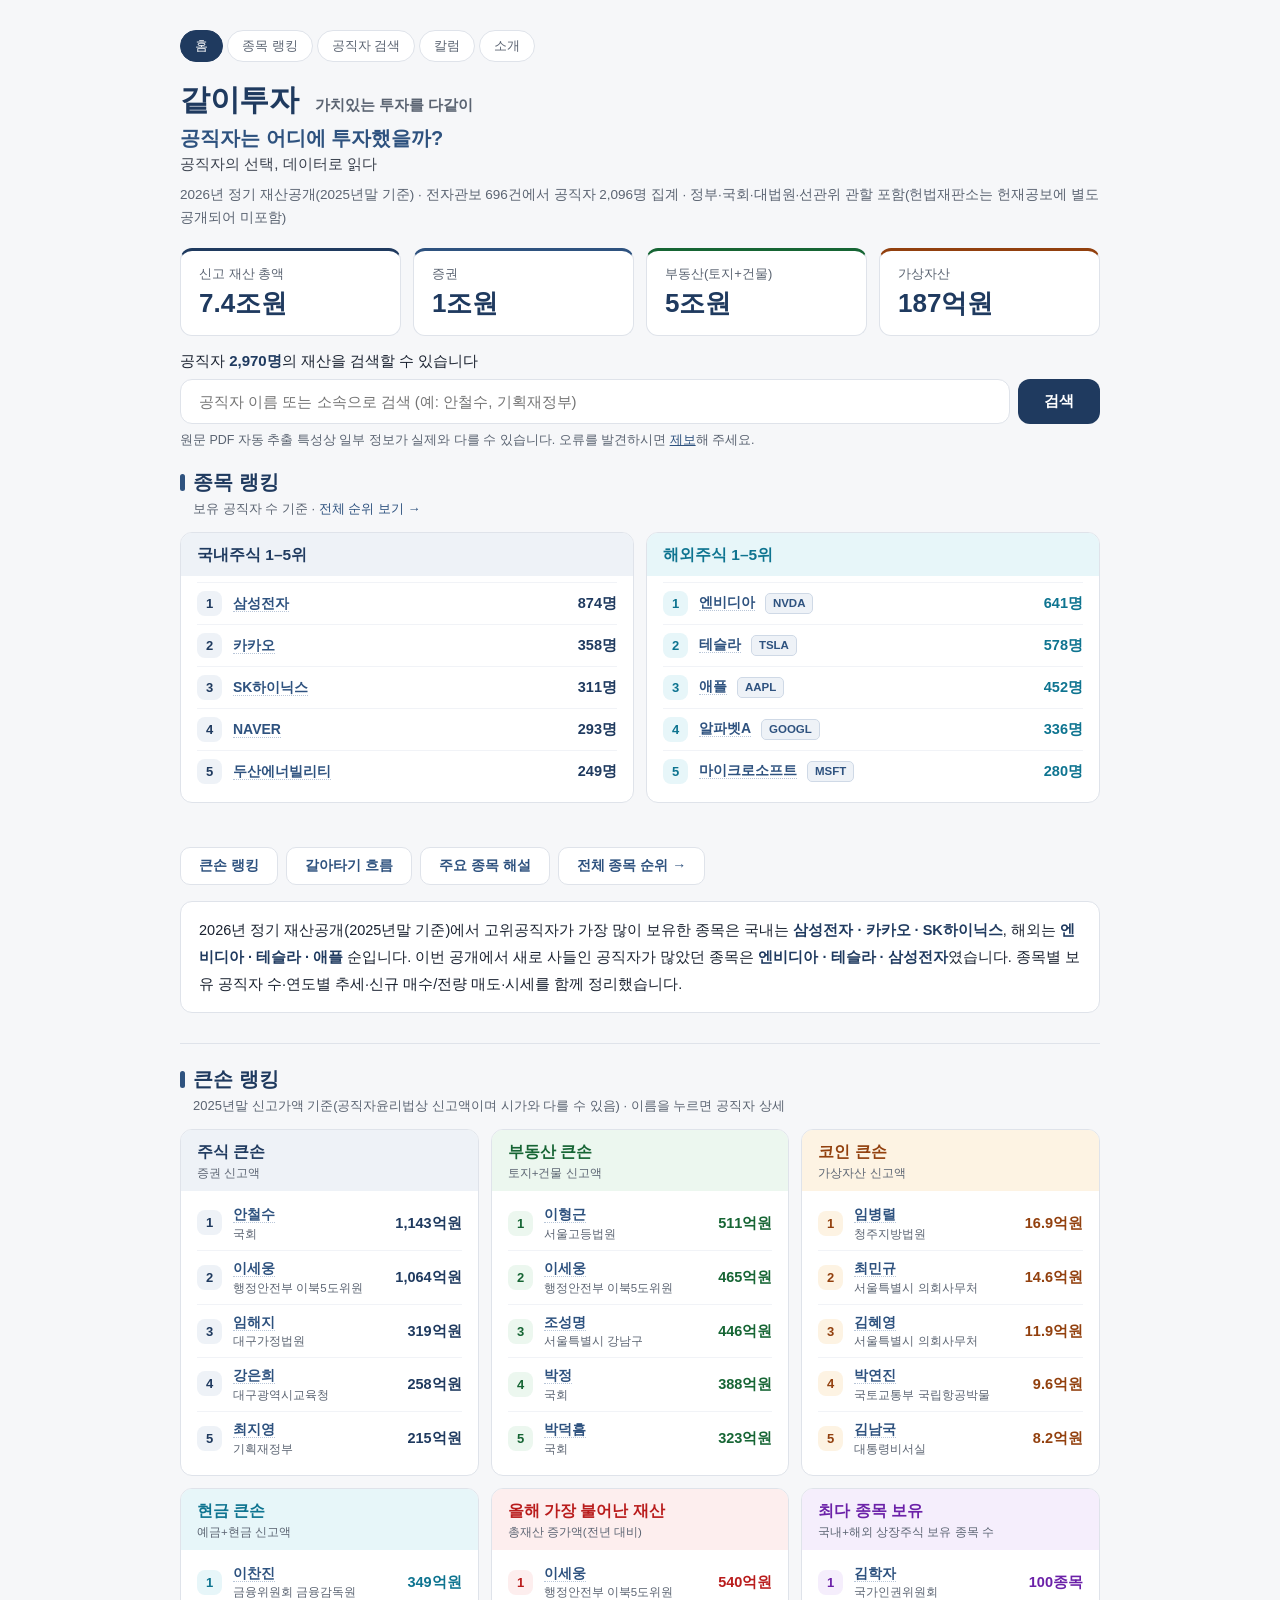
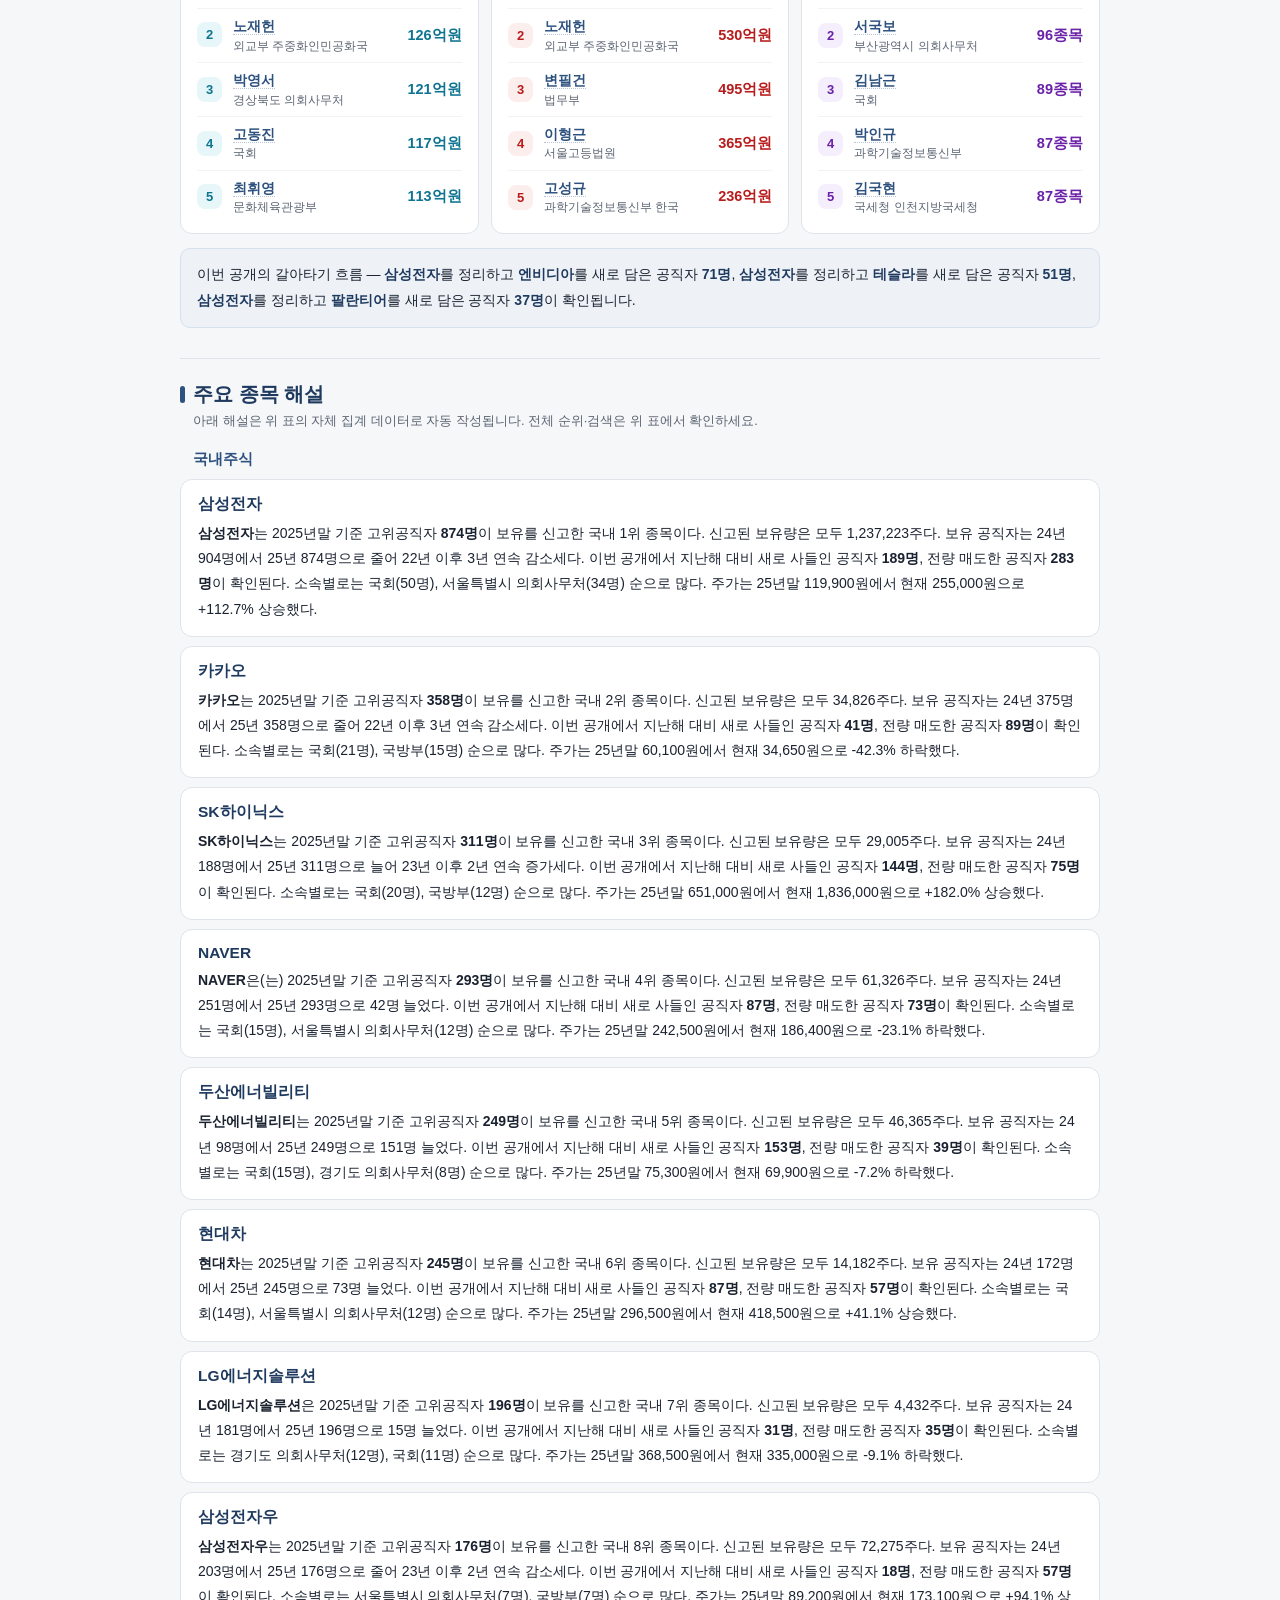
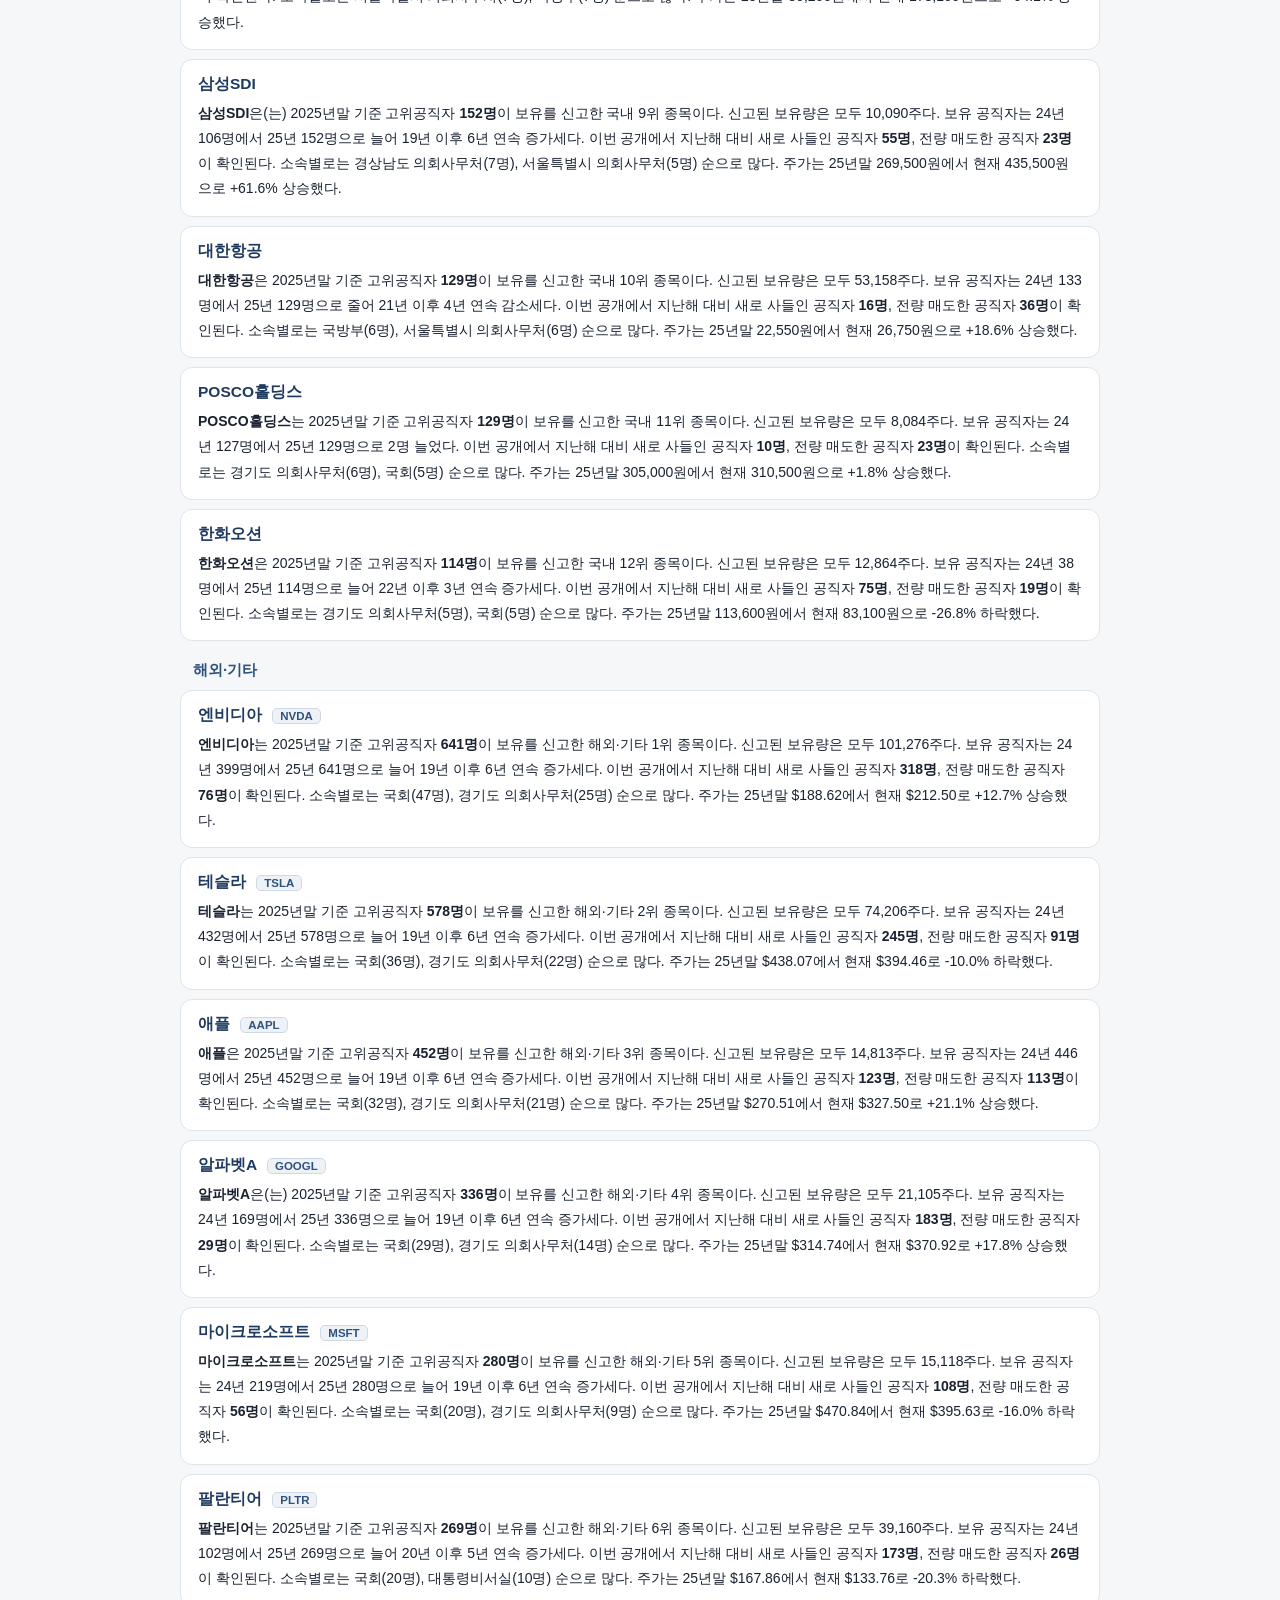
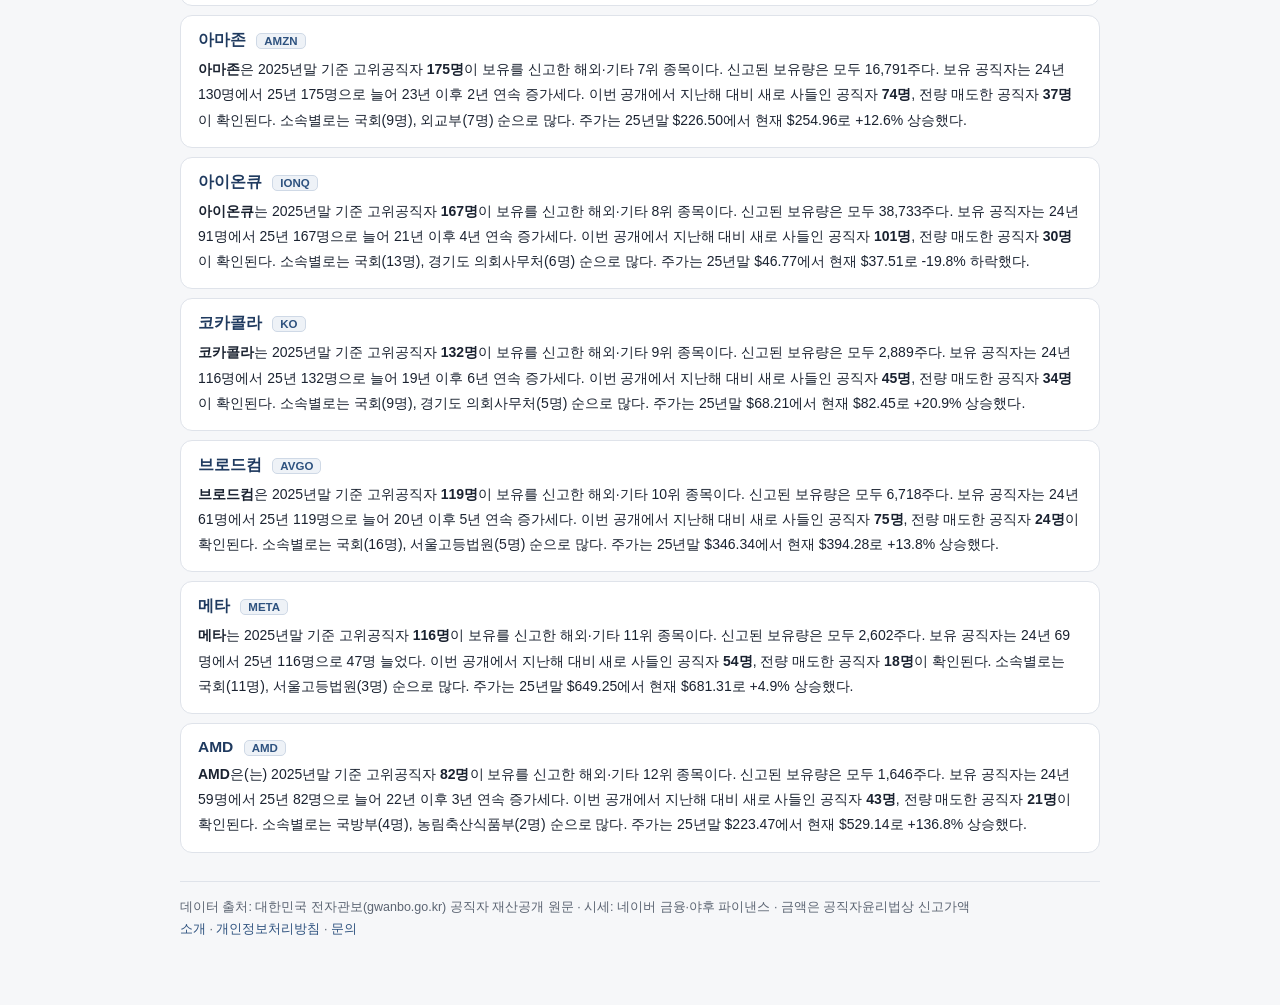
==== commit d194d945: "칼럼 1호 발행 + 집중투자→최다 종목 보유 교체 - 리나(RINA)의 주간 리서치 1호: 갈아타기 71명 해설 - 집중투자 지표는 시가/신고가 기준 불일치로 폐기, 종목 수 랭킹" ====
--- a/index.html
+++ b/index.html
@@ -106,7 +106,7 @@
  <a href="stocks.html">전체 종목 순위 →</a>
 </nav>
 <p class="lead">2026년 정기 재산공개(2025년말 기준)에서 고위공직자가 가장 많이 보유한 종목은 국내는 <b>삼성전자 · 카카오 · SK하이닉스</b>, 해외는 <b>엔비디아 · 테슬라 · 애플</b> 순입니다. 이번 공개에서 새로 사들인 공직자가 많았던 종목은 <b>엔비디아 · 테슬라 · 삼성전자</b>였습니다. 종목별 보유 공직자 수·연도별 추세·신규 매수/전량 매도·시세를 함께 정리했습니다.</p>
-<section class="whales" id="whales"><h2>큰손 랭킹</h2><p class="dgsub">2025년말 신고가액 기준(공직자윤리법상 신고액이며 시가와 다를 수 있음) · 이름을 누르면 공직자 상세</p><div class="wgrid"><div class="wcard" data-rot style="--wc:#1f3a5f;--wbg:#eef2f7"><div class="whead"><h3>주식 큰손</h3><p class="wsub">증권 신고액</p></div><div class="rp on"><div class="wli"><span class="rk">1</span><span class="wn"><a class="pl" href="people.html?p=%EC%95%88%EC%B2%A0%EC%88%98">안철수</a><span class="worg">국회</span></span><span class="wv">1,143억원</span></div><div class="wli"><span class="rk">2</span><span class="wn"><a class="pl" href="people.html?p=%EC%9D%B4%EC%84%B8%EC%9B%85">이세웅</a><span class="worg">행정안전부 이북5도위원</span></span><span class="wv">1,064억원</span></div><div class="wli"><span class="rk">3</span><span class="wn"><a class="pl" href="people.html?p=%EC%9E%84%ED%95%B4%EC%A7%80">임해지</a><span class="worg">대구가정법원</span></span><span class="wv">319억원</span></div><div class="wli"><span class="rk">4</span><span class="wn"><a class="pl" href="people.html?p=%EA%B0%95%EC%9D%80%ED%9D%AC">강은희</a><span class="worg">대구광역시교육청</span></span><span class="wv">258억원</span></div><div class="wli"><span class="rk">5</span><span class="wn"><a class="pl" href="people.html?p=%EC%B5%9C%EC%A7%80%EC%98%81">최지영</a><span class="worg">기획재정부</span></span><span class="wv">215억원</span></div></div><div class="rp"><div class="wli"><span class="rk">6</span><span class="wn"><a class="pl" href="people.html?p=%EB%85%B8%EC%9E%AC%ED%97%8C">노재헌</a><span class="worg">외교부 주중화인민공화국</span></span><span class="wv">213억원</span></div><div class="wli"><span class="rk">7</span><span class="wn"><a class="pl" href="people.html?p=%EC%9D%B4%EC%88%99%EC%97%B0">이숙연</a><span class="worg">대법원</span></span><span class="wv">147억원</span></div><div class="wli"><span class="rk">8</span><span class="wn"><a class="pl" href="people.html?p=%EC%9D%B4%ED%98%95%EA%B7%BC">이형근</a><span class="worg">서울고등법원</span></span><span class="wv">147억원</span></div><div class="wli"><span class="rk">9</span><span class="wn"><a class="pl" href="people.html?p=%EC%9C%A4%EC%83%81%ED%98%84">윤상현</a><span class="worg">국회</span></span><span class="wv">139억원</span></div><div class="wli"><span class="rk">10</span><span class="wn"><a class="pl" href="people.html?p=%EC%9D%B4%EC%9E%A5%ED%98%95">이장형</a><span class="worg">대통령비서실</span></span><span class="wv">137억원</span></div></div></div><div class="wcard" data-rot style="--wc:#166534;--wbg:#ecf7ef"><div class="whead"><h3>부동산 큰손</h3><p class="wsub">토지+건물 신고액</p></div><div class="rp on"><div class="wli"><span class="rk">1</span><span class="wn"><a class="pl" href="people.html?p=%EC%9D%B4%ED%98%95%EA%B7%BC">이형근</a><span class="worg">서울고등법원</span></span><span class="wv">511억원</span></div><div class="wli"><span class="rk">2</span><span class="wn"><a class="pl" href="people.html?p=%EC%9D%B4%EC%84%B8%EC%9B%85">이세웅</a><span class="worg">행정안전부 이북5도위원</span></span><span class="wv">465억원</span></div><div class="wli"><span class="rk">3</span><span class="wn"><a class="pl" href="people.html?p=%EC%A1%B0%EC%84%B1%EB%AA%85">조성명</a><span class="worg">서울특별시 강남구</span></span><span class="wv">446억원</span></div><div class="wli"><span class="rk">4</span><span class="wn"><a class="pl" href="people.html?p=%EB%B0%95%EC%A0%95">박정</a><span class="worg">국회</span></span><span class="wv">388억원</span></div><div class="wli"><span class="rk">5</span><span class="wn"><a class="pl" href="people.html?p=%EB%B0%95%EB%8D%95%ED%9D%A0">박덕흠</a><span class="worg">국회</span></span><span class="wv">323억원</span></div></div><div class="rp"><div class="wli"><span class="rk">6</span><span class="wn"><a class="pl" href="people.html?p=%EA%B9%80%EC%9D%80%ED%98%9C">김은혜</a><span class="worg">국회</span></span><span class="wv">209억원</span></div><div class="wli"><span class="rk">7</span><span class="wn"><a class="pl" href="people.html?p=%EC%84%9C%EB%AA%85%EC%98%A5">서명옥</a><span class="worg">국회</span></span><span class="wv">198억원</span></div><div class="wli"><span class="rk">8</span><span class="wn"><a class="pl" href="people.html?p=%EB%B0%B1%EC%A2%85%ED%97%8C">백종헌</a><span class="worg">국회</span></span><span class="wv">196억원</span></div><div class="wli"><span class="rk">9</span><span class="wn"><a class="pl" href="people.html?p=%EA%B3%A0%EC%84%B1%EA%B7%9C">고성규</a><span class="worg">과학기술정보통신부 한국</span></span><span class="wv">155억원</span></div><div class="wli"><span class="rk">10</span><span class="wn"><a class="pl" href="people.html?p=%EA%B9%80%EC%84%B1%EC%88%98">김성수</a><span class="worg">경기도 의회사무처</span></span><span class="wv">151억원</span></div></div></div><div class="wcard" data-rot style="--wc:#92400e;--wbg:#fdf3e3"><div class="whead"><h3>코인 큰손</h3><p class="wsub">가상자산 신고액</p></div><div class="rp on"><div class="wli"><span class="rk">1</span><span class="wn"><a class="pl" href="people.html?p=%EC%9E%84%EB%B3%91%EB%A0%AC">임병렬</a><span class="worg">청주지방법원</span></span><span class="wv">16.9억원</span></div><div class="wli"><span class="rk">2</span><span class="wn"><a class="pl" href="people.html?p=%EC%B5%9C%EB%AF%BC%EA%B7%9C">최민규</a><span class="worg">서울특별시 의회사무처</span></span><span class="wv">14.6억원</span></div><div class="wli"><span class="rk">3</span><span class="wn"><a class="pl" href="people.html?p=%EA%B9%80%ED%98%9C%EC%98%81">김혜영</a><span class="worg">서울특별시 의회사무처</span></span><span class="wv">11.9억원</span></div><div class="wli"><span class="rk">4</span><span class="wn"><a class="pl" href="people.html?p=%EB%B0%95%EC%97%B0%EC%A7%84">박연진</a><span class="worg">국토교통부 국립항공박물</span></span><span class="wv">9.6억원</span></div><div class="wli"><span class="rk">5</span><span class="wn"><a class="pl" href="people.html?p=%EA%B9%80%EB%82%A8%EA%B5%AD">김남국</a><span class="worg">대통령비서실</span></span><span class="wv">8.2억원</span></div></div><div class="rp"><div class="wli"><span class="rk">6</span><span class="wn"><a class="pl" href="people.html?p=%EC%98%A4%EB%AC%B8%EA%B5%90">오문교</a><span class="worg">경찰청 경찰대학교</span></span><span class="wv">7.9억원</span></div><div class="wli"><span class="rk">7</span><span class="wn"><a class="pl" href="people.html?p=%EB%B0%95%EC%83%81%ED%98%81">박상혁</a><span class="worg">서울특별시 의회사무처</span></span><span class="wv">7.2억원</span></div><div class="wli"><span class="rk">8</span><span class="wn"><a class="pl" href="people.html?p=%EA%B9%80%EA%B8%B0%ED%99%98">김기환</a><span class="worg">제주특별자치도 의회사무</span></span><span class="wv">5.6억원</span></div><div class="wli"><span class="rk">9</span><span class="wn"><a class="pl" href="people.html?p=%EA%B9%80%EC%9A%A9%EC%A7%84">김용진</a><span class="worg">해양경찰청</span></span><span class="wv">3.5억원</span></div><div class="wli"><span class="rk">10</span><span class="wn"><a class="pl" href="people.html?p=%ED%99%8D%EB%9E%98%ED%98%95">홍래형</a><span class="worg">해양수산부</span></span><span class="wv">3.2억원</span></div></div></div><div class="wcard" data-rot style="--wc:#0e7490;--wbg:#e7f6f9"><div class="whead"><h3>현금 큰손</h3><p class="wsub">예금+현금 신고액</p></div><div class="rp on"><div class="wli"><span class="rk">1</span><span class="wn"><a class="pl" href="people.html?p=%EC%9D%B4%EC%B0%AC%EC%A7%84">이찬진</a><span class="worg">금융위원회 금융감독원</span></span><span class="wv">349억원</span></div><div class="wli"><span class="rk">2</span><span class="wn"><a class="pl" href="people.html?p=%EB%85%B8%EC%9E%AC%ED%97%8C">노재헌</a><span class="worg">외교부 주중화인민공화국</span></span><span class="wv">126억원</span></div><div class="wli"><span class="rk">3</span><span class="wn"><a class="pl" href="people.html?p=%EB%B0%95%EC%98%81%EC%84%9C">박영서</a><span class="worg">경상북도 의회사무처</span></span><span class="wv">121억원</span></div><div class="wli"><span class="rk">4</span><span class="wn"><a class="pl" href="people.html?p=%EA%B3%A0%EB%8F%99%EC%A7%84">고동진</a><span class="worg">국회</span></span><span class="wv">117억원</span></div><div class="wli"><span class="rk">5</span><span class="wn"><a class="pl" href="people.html?p=%EC%B5%9C%ED%9C%98%EC%98%81">최휘영</a><span class="worg">문화체육관광부</span></span><span class="wv">113억원</span></div></div><div class="rp"><div class="wli"><span class="rk">6</span><span class="wn"><a class="pl" href="people.html?p=%EC%9C%A4%EC%8A%B9%EC%9D%80">윤승은</a><span class="worg">서울고등법원</span></span><span class="wv">89.5억원</span></div><div class="wli"><span class="rk">7</span><span class="wn"><a class="pl" href="people.html?p=%EA%B6%8C%EC%88%9C%ED%98%95">권순형</a><span class="worg">서울고등법원</span></span><span class="wv">88.9억원</span></div><div class="wli"><span class="rk">8</span><span class="wn"><a class="pl" href="people.html?p=%EA%B9%80%EC%9D%80%ED%98%9C">김은혜</a><span class="worg">국회</span></span><span class="wv">85.1억원</span></div><div class="wli"><span class="rk">9</span><span class="wn"><a class="pl" href="people.html?p=%EA%B9%80%EB%8F%99%EC%84%AD">김동섭</a><span class="worg">산업통상부 한국석유공사</span></span><span class="wv">82.2억원</span></div><div class="wli"><span class="rk">10</span><span class="wn"><a class="pl" href="people.html?p=%EC%9D%B4%EA%B7%BC%EB%B0%B0">이근배</a><span class="worg">교육부 전남대학교</span></span><span class="wv">80.6억원</span></div></div></div><div class="wcard" data-rot style="--wc:#b91c1c;--wbg:#fdeeee"><div class="whead"><h3>올해 가장 불어난 재산</h3><p class="wsub">총재산 증가액(전년 대비)</p></div><div class="rp on"><div class="wli"><span class="rk">1</span><span class="wn"><a class="pl" href="people.html?p=%EC%9D%B4%EC%84%B8%EC%9B%85">이세웅</a><span class="worg">행정안전부 이북5도위원</span></span><span class="wv">540억원</span></div><div class="wli"><span class="rk">2</span><span class="wn"><a class="pl" href="people.html?p=%EB%85%B8%EC%9E%AC%ED%97%8C">노재헌</a><span class="worg">외교부 주중화인민공화국</span></span><span class="wv">530억원</span></div><div class="wli"><span class="rk">3</span><span class="wn"><a class="pl" href="people.html?p=%EB%B3%80%ED%95%84%EA%B1%B4">변필건</a><span class="worg">법무부</span></span><span class="wv">495억원</span></div><div class="wli"><span class="rk">4</span><span class="wn"><a class="pl" href="people.html?p=%EC%9D%B4%ED%98%95%EA%B7%BC">이형근</a><span class="worg">서울고등법원</span></span><span class="wv">365억원</span></div><div class="wli"><span class="rk">5</span><span class="wn"><a class="pl" href="people.html?p=%EA%B3%A0%EC%84%B1%EA%B7%9C">고성규</a><span class="worg">과학기술정보통신부 한국</span></span><span class="wv">236억원</span></div></div><div class="rp"><div class="wli"><span class="rk">6</span><span class="wn"><a class="pl" href="people.html?p=%EA%B9%80%EB%AC%B8%ED%9D%AC">김문희</a><span class="worg">국무조정실 한국교육과정</span></span><span class="wv">98.8억원</span></div><div class="wli"><span class="rk">7</span><span class="wn"><a class="pl" href="people.html?p=%EA%B9%80%EC%9B%94%EC%9A%A9">김월용</a><span class="worg">교육부 국가평생교육진흥</span></span><span class="wv">94.7억원</span></div><div class="wli"><span class="rk">8</span><span class="wn"><a class="pl" href="people.html?p=%EC%9D%B4%EC%88%99%EC%97%B0">이숙연</a><span class="worg">대법원</span></span><span class="wv">90.6억원</span></div><div class="wli"><span class="rk">9</span><span class="wn"><a class="pl" href="people.html?p=%EB%AC%B8%EC%95%A0%EB%A6%AC">문애리</a><span class="worg">과학기술정보통신부 한국</span></span><span class="wv">83.8억원</span></div><div class="wli"><span class="rk">10</span><span class="wn"><a class="pl" href="people.html?p=%EC%9C%A0%EB%B3%B4%EC%84%A0">유보선</a><span class="worg">교육부 국립군산대학교</span></span><span class="wv">83억원</span></div></div></div><div class="wcard" data-rot style="--wc:#6b21a8;--wbg:#f5eefc"><div class="whead"><h3>집중투자</h3><p class="wsub">증권 신고액 중 한 종목 비중 (증권 1억원↑)</p></div><div class="rp on"><div class="wli"><span class="rk">1</span><span class="wn"><a class="pl" href="people.html?p=%EB%B0%95%EC%A0%95%ED%9B%88">박정훈</a><span class="worg">국회</span></span><span class="wv">AST스페이스모바일 100%</span></div><div class="wli"><span class="rk">2</span><span class="wn"><a class="pl" href="people.html?p=%EC%B5%9C%ED%9C%98%EC%98%81">최휘영</a><span class="worg">문화체육관광부</span></span><span class="wv">NAVER 100%</span></div><div class="wli"><span class="rk">3</span><span class="wn"><a class="pl" href="people.html?p=%EC%9D%B4%EC%A7%84%EA%B5%AD">이진국</a><span class="worg">대통령비서실</span></span><span class="wv">신성이엔지 100%</span></div><div class="wli"><span class="rk">4</span><span class="wn"><a class="pl" href="people.html?p=%EC%A1%B0%EC%9B%90%EC%B2%A0">조원철</a><span class="worg">법제처</span></span><span class="wv">SK하이닉스 100%</span></div><div class="wli"><span class="rk">5</span><span class="wn"><a class="pl" href="people.html?p=%EC%9D%B4%EC%9E%A5%ED%98%95">이장형</a><span class="worg">대통령비서실</span></span><span class="wv">테슬라 100%</span></div></div><div class="rp"><div class="wli"><span class="rk">6</span><span class="wn"><a class="pl" href="people.html?p=%EB%B0%A9%EC%8A%B9%EC%B0%AC">방승찬</a><span class="worg">과학기술정보통신부 한국</span></span><span class="wv">마이크론 100%</span></div><div class="wli"><span class="rk">7</span><span class="wn"><a class="pl" href="people.html?p=%EB%B0%95%EC%84%A0%EC%95%84">박선아</a><span class="worg">대통령비서실</span></span><span class="wv">테슬라 100%</span></div><div class="wli"><span class="rk">8</span><span class="wn"><a class="pl" href="people.html?p=%EC%9D%B4%EC%A7%84%EC%9A%A9">이진용</a><span class="worg">과학기술정보통신부 한국</span></span><span class="wv">금호타이어 100%</span></div><div class="wli"><span class="rk">9</span><span class="wn"><a class="pl" href="people.html?p=%EC%9C%A0%EB%8F%84%EC%9C%A4">유도윤</a><span class="worg">대검찰청 부산고등검찰청</span></span><span class="wv">엔비디아 100%</span></div><div class="wli"><span class="rk">10</span><span class="wn"><a class="pl" href="people.html?p=%EC%9D%B4%EC%A2%85%EA%B5%AD">이종국</a><span class="worg">국토교통부 (주)에스알</span></span><span class="wv">삼성전자 100%</span></div></div></div></div><div class="switchbox" id="switch">이번 공개의 갈아타기 흐름 — <b>삼성전자</b>를 정리하고 <b>엔비디아</b>를 새로 담은 공직자 <b>71명</b>, <b>삼성전자</b>를 정리하고 <b>테슬라</b>를 새로 담은 공직자 <b>51명</b>, <b>삼성전자</b>를 정리하고 <b>팔란티어</b>를 새로 담은 공직자 <b>37명</b>이 확인됩니다.</div></section>
+<section class="whales" id="whales"><h2>큰손 랭킹</h2><p class="dgsub">2025년말 신고가액 기준(공직자윤리법상 신고액이며 시가와 다를 수 있음) · 이름을 누르면 공직자 상세</p><div class="wgrid"><div class="wcard" data-rot style="--wc:#1f3a5f;--wbg:#eef2f7"><div class="whead"><h3>주식 큰손</h3><p class="wsub">증권 신고액</p></div><div class="rp on"><div class="wli"><span class="rk">1</span><span class="wn"><a class="pl" href="people.html?p=%EC%95%88%EC%B2%A0%EC%88%98">안철수</a><span class="worg">국회</span></span><span class="wv">1,143억원</span></div><div class="wli"><span class="rk">2</span><span class="wn"><a class="pl" href="people.html?p=%EC%9D%B4%EC%84%B8%EC%9B%85">이세웅</a><span class="worg">행정안전부 이북5도위원</span></span><span class="wv">1,064억원</span></div><div class="wli"><span class="rk">3</span><span class="wn"><a class="pl" href="people.html?p=%EC%9E%84%ED%95%B4%EC%A7%80">임해지</a><span class="worg">대구가정법원</span></span><span class="wv">319억원</span></div><div class="wli"><span class="rk">4</span><span class="wn"><a class="pl" href="people.html?p=%EA%B0%95%EC%9D%80%ED%9D%AC">강은희</a><span class="worg">대구광역시교육청</span></span><span class="wv">258억원</span></div><div class="wli"><span class="rk">5</span><span class="wn"><a class="pl" href="people.html?p=%EC%B5%9C%EC%A7%80%EC%98%81">최지영</a><span class="worg">기획재정부</span></span><span class="wv">215억원</span></div></div><div class="rp"><div class="wli"><span class="rk">6</span><span class="wn"><a class="pl" href="people.html?p=%EB%85%B8%EC%9E%AC%ED%97%8C">노재헌</a><span class="worg">외교부 주중화인민공화국</span></span><span class="wv">213억원</span></div><div class="wli"><span class="rk">7</span><span class="wn"><a class="pl" href="people.html?p=%EC%9D%B4%EC%88%99%EC%97%B0">이숙연</a><span class="worg">대법원</span></span><span class="wv">147억원</span></div><div class="wli"><span class="rk">8</span><span class="wn"><a class="pl" href="people.html?p=%EC%9D%B4%ED%98%95%EA%B7%BC">이형근</a><span class="worg">서울고등법원</span></span><span class="wv">147억원</span></div><div class="wli"><span class="rk">9</span><span class="wn"><a class="pl" href="people.html?p=%EC%9C%A4%EC%83%81%ED%98%84">윤상현</a><span class="worg">국회</span></span><span class="wv">139억원</span></div><div class="wli"><span class="rk">10</span><span class="wn"><a class="pl" href="people.html?p=%EC%9D%B4%EC%9E%A5%ED%98%95">이장형</a><span class="worg">대통령비서실</span></span><span class="wv">137억원</span></div></div></div><div class="wcard" data-rot style="--wc:#166534;--wbg:#ecf7ef"><div class="whead"><h3>부동산 큰손</h3><p class="wsub">토지+건물 신고액</p></div><div class="rp on"><div class="wli"><span class="rk">1</span><span class="wn"><a class="pl" href="people.html?p=%EC%9D%B4%ED%98%95%EA%B7%BC">이형근</a><span class="worg">서울고등법원</span></span><span class="wv">511억원</span></div><div class="wli"><span class="rk">2</span><span class="wn"><a class="pl" href="people.html?p=%EC%9D%B4%EC%84%B8%EC%9B%85">이세웅</a><span class="worg">행정안전부 이북5도위원</span></span><span class="wv">465억원</span></div><div class="wli"><span class="rk">3</span><span class="wn"><a class="pl" href="people.html?p=%EC%A1%B0%EC%84%B1%EB%AA%85">조성명</a><span class="worg">서울특별시 강남구</span></span><span class="wv">446억원</span></div><div class="wli"><span class="rk">4</span><span class="wn"><a class="pl" href="people.html?p=%EB%B0%95%EC%A0%95">박정</a><span class="worg">국회</span></span><span class="wv">388억원</span></div><div class="wli"><span class="rk">5</span><span class="wn"><a class="pl" href="people.html?p=%EB%B0%95%EB%8D%95%ED%9D%A0">박덕흠</a><span class="worg">국회</span></span><span class="wv">323억원</span></div></div><div class="rp"><div class="wli"><span class="rk">6</span><span class="wn"><a class="pl" href="people.html?p=%EA%B9%80%EC%9D%80%ED%98%9C">김은혜</a><span class="worg">국회</span></span><span class="wv">209억원</span></div><div class="wli"><span class="rk">7</span><span class="wn"><a class="pl" href="people.html?p=%EC%84%9C%EB%AA%85%EC%98%A5">서명옥</a><span class="worg">국회</span></span><span class="wv">198억원</span></div><div class="wli"><span class="rk">8</span><span class="wn"><a class="pl" href="people.html?p=%EB%B0%B1%EC%A2%85%ED%97%8C">백종헌</a><span class="worg">국회</span></span><span class="wv">196억원</span></div><div class="wli"><span class="rk">9</span><span class="wn"><a class="pl" href="people.html?p=%EA%B3%A0%EC%84%B1%EA%B7%9C">고성규</a><span class="worg">과학기술정보통신부 한국</span></span><span class="wv">155억원</span></div><div class="wli"><span class="rk">10</span><span class="wn"><a class="pl" href="people.html?p=%EA%B9%80%EC%84%B1%EC%88%98">김성수</a><span class="worg">경기도 의회사무처</span></span><span class="wv">151억원</span></div></div></div><div class="wcard" data-rot style="--wc:#92400e;--wbg:#fdf3e3"><div class="whead"><h3>코인 큰손</h3><p class="wsub">가상자산 신고액</p></div><div class="rp on"><div class="wli"><span class="rk">1</span><span class="wn"><a class="pl" href="people.html?p=%EC%9E%84%EB%B3%91%EB%A0%AC">임병렬</a><span class="worg">청주지방법원</span></span><span class="wv">16.9억원</span></div><div class="wli"><span class="rk">2</span><span class="wn"><a class="pl" href="people.html?p=%EC%B5%9C%EB%AF%BC%EA%B7%9C">최민규</a><span class="worg">서울특별시 의회사무처</span></span><span class="wv">14.6억원</span></div><div class="wli"><span class="rk">3</span><span class="wn"><a class="pl" href="people.html?p=%EA%B9%80%ED%98%9C%EC%98%81">김혜영</a><span class="worg">서울특별시 의회사무처</span></span><span class="wv">11.9억원</span></div><div class="wli"><span class="rk">4</span><span class="wn"><a class="pl" href="people.html?p=%EB%B0%95%EC%97%B0%EC%A7%84">박연진</a><span class="worg">국토교통부 국립항공박물</span></span><span class="wv">9.6억원</span></div><div class="wli"><span class="rk">5</span><span class="wn"><a class="pl" href="people.html?p=%EA%B9%80%EB%82%A8%EA%B5%AD">김남국</a><span class="worg">대통령비서실</span></span><span class="wv">8.2억원</span></div></div><div class="rp"><div class="wli"><span class="rk">6</span><span class="wn"><a class="pl" href="people.html?p=%EC%98%A4%EB%AC%B8%EA%B5%90">오문교</a><span class="worg">경찰청 경찰대학교</span></span><span class="wv">7.9억원</span></div><div class="wli"><span class="rk">7</span><span class="wn"><a class="pl" href="people.html?p=%EB%B0%95%EC%83%81%ED%98%81">박상혁</a><span class="worg">서울특별시 의회사무처</span></span><span class="wv">7.2억원</span></div><div class="wli"><span class="rk">8</span><span class="wn"><a class="pl" href="people.html?p=%EA%B9%80%EA%B8%B0%ED%99%98">김기환</a><span class="worg">제주특별자치도 의회사무</span></span><span class="wv">5.6억원</span></div><div class="wli"><span class="rk">9</span><span class="wn"><a class="pl" href="people.html?p=%EA%B9%80%EC%9A%A9%EC%A7%84">김용진</a><span class="worg">해양경찰청</span></span><span class="wv">3.5억원</span></div><div class="wli"><span class="rk">10</span><span class="wn"><a class="pl" href="people.html?p=%ED%99%8D%EB%9E%98%ED%98%95">홍래형</a><span class="worg">해양수산부</span></span><span class="wv">3.2억원</span></div></div></div><div class="wcard" data-rot style="--wc:#0e7490;--wbg:#e7f6f9"><div class="whead"><h3>현금 큰손</h3><p class="wsub">예금+현금 신고액</p></div><div class="rp on"><div class="wli"><span class="rk">1</span><span class="wn"><a class="pl" href="people.html?p=%EC%9D%B4%EC%B0%AC%EC%A7%84">이찬진</a><span class="worg">금융위원회 금융감독원</span></span><span class="wv">349억원</span></div><div class="wli"><span class="rk">2</span><span class="wn"><a class="pl" href="people.html?p=%EB%85%B8%EC%9E%AC%ED%97%8C">노재헌</a><span class="worg">외교부 주중화인민공화국</span></span><span class="wv">126억원</span></div><div class="wli"><span class="rk">3</span><span class="wn"><a class="pl" href="people.html?p=%EB%B0%95%EC%98%81%EC%84%9C">박영서</a><span class="worg">경상북도 의회사무처</span></span><span class="wv">121억원</span></div><div class="wli"><span class="rk">4</span><span class="wn"><a class="pl" href="people.html?p=%EA%B3%A0%EB%8F%99%EC%A7%84">고동진</a><span class="worg">국회</span></span><span class="wv">117억원</span></div><div class="wli"><span class="rk">5</span><span class="wn"><a class="pl" href="people.html?p=%EC%B5%9C%ED%9C%98%EC%98%81">최휘영</a><span class="worg">문화체육관광부</span></span><span class="wv">113억원</span></div></div><div class="rp"><div class="wli"><span class="rk">6</span><span class="wn"><a class="pl" href="people.html?p=%EC%9C%A4%EC%8A%B9%EC%9D%80">윤승은</a><span class="worg">서울고등법원</span></span><span class="wv">89.5억원</span></div><div class="wli"><span class="rk">7</span><span class="wn"><a class="pl" href="people.html?p=%EA%B6%8C%EC%88%9C%ED%98%95">권순형</a><span class="worg">서울고등법원</span></span><span class="wv">88.9억원</span></div><div class="wli"><span class="rk">8</span><span class="wn"><a class="pl" href="people.html?p=%EA%B9%80%EC%9D%80%ED%98%9C">김은혜</a><span class="worg">국회</span></span><span class="wv">85.1억원</span></div><div class="wli"><span class="rk">9</span><span class="wn"><a class="pl" href="people.html?p=%EA%B9%80%EB%8F%99%EC%84%AD">김동섭</a><span class="worg">산업통상부 한국석유공사</span></span><span class="wv">82.2억원</span></div><div class="wli"><span class="rk">10</span><span class="wn"><a class="pl" href="people.html?p=%EC%9D%B4%EA%B7%BC%EB%B0%B0">이근배</a><span class="worg">교육부 전남대학교</span></span><span class="wv">80.6억원</span></div></div></div><div class="wcard" data-rot style="--wc:#b91c1c;--wbg:#fdeeee"><div class="whead"><h3>올해 가장 불어난 재산</h3><p class="wsub">총재산 증가액(전년 대비)</p></div><div class="rp on"><div class="wli"><span class="rk">1</span><span class="wn"><a class="pl" href="people.html?p=%EC%9D%B4%EC%84%B8%EC%9B%85">이세웅</a><span class="worg">행정안전부 이북5도위원</span></span><span class="wv">540억원</span></div><div class="wli"><span class="rk">2</span><span class="wn"><a class="pl" href="people.html?p=%EB%85%B8%EC%9E%AC%ED%97%8C">노재헌</a><span class="worg">외교부 주중화인민공화국</span></span><span class="wv">530억원</span></div><div class="wli"><span class="rk">3</span><span class="wn"><a class="pl" href="people.html?p=%EB%B3%80%ED%95%84%EA%B1%B4">변필건</a><span class="worg">법무부</span></span><span class="wv">495억원</span></div><div class="wli"><span class="rk">4</span><span class="wn"><a class="pl" href="people.html?p=%EC%9D%B4%ED%98%95%EA%B7%BC">이형근</a><span class="worg">서울고등법원</span></span><span class="wv">365억원</span></div><div class="wli"><span class="rk">5</span><span class="wn"><a class="pl" href="people.html?p=%EA%B3%A0%EC%84%B1%EA%B7%9C">고성규</a><span class="worg">과학기술정보통신부 한국</span></span><span class="wv">236억원</span></div></div><div class="rp"><div class="wli"><span class="rk">6</span><span class="wn"><a class="pl" href="people.html?p=%EA%B9%80%EB%AC%B8%ED%9D%AC">김문희</a><span class="worg">국무조정실 한국교육과정</span></span><span class="wv">98.8억원</span></div><div class="wli"><span class="rk">7</span><span class="wn"><a class="pl" href="people.html?p=%EA%B9%80%EC%9B%94%EC%9A%A9">김월용</a><span class="worg">교육부 국가평생교육진흥</span></span><span class="wv">94.7억원</span></div><div class="wli"><span class="rk">8</span><span class="wn"><a class="pl" href="people.html?p=%EC%9D%B4%EC%88%99%EC%97%B0">이숙연</a><span class="worg">대법원</span></span><span class="wv">90.6억원</span></div><div class="wli"><span class="rk">9</span><span class="wn"><a class="pl" href="people.html?p=%EB%AC%B8%EC%95%A0%EB%A6%AC">문애리</a><span class="worg">과학기술정보통신부 한국</span></span><span class="wv">83.8억원</span></div><div class="wli"><span class="rk">10</span><span class="wn"><a class="pl" href="people.html?p=%EC%9C%A0%EB%B3%B4%EC%84%A0">유보선</a><span class="worg">교육부 국립군산대학교</span></span><span class="wv">83억원</span></div></div></div><div class="wcard" data-rot style="--wc:#6b21a8;--wbg:#f5eefc"><div class="whead"><h3>최다 종목 보유</h3><p class="wsub">국내+해외 상장주식 보유 종목 수</p></div><div class="rp on"><div class="wli"><span class="rk">1</span><span class="wn"><a class="pl" href="people.html?p=%EA%B9%80%ED%95%99%EC%9E%90">김학자</a><span class="worg">국가인권위원회</span></span><span class="wv">100종목</span></div><div class="wli"><span class="rk">2</span><span class="wn"><a class="pl" href="people.html?p=%EC%84%9C%EA%B5%AD%EB%B3%B4">서국보</a><span class="worg">부산광역시 의회사무처</span></span><span class="wv">96종목</span></div><div class="wli"><span class="rk">3</span><span class="wn"><a class="pl" href="people.html?p=%EA%B9%80%EB%82%A8%EA%B7%BC">김남근</a><span class="worg">국회</span></span><span class="wv">89종목</span></div><div class="wli"><span class="rk">4</span><span class="wn"><a class="pl" href="people.html?p=%EB%B0%95%EC%9D%B8%EA%B7%9C">박인규</a><span class="worg">과학기술정보통신부</span></span><span class="wv">87종목</span></div><div class="wli"><span class="rk">5</span><span class="wn"><a class="pl" href="people.html?p=%EA%B9%80%EA%B5%AD%ED%98%84">김국현</a><span class="worg">국세청 인천지방국세청</span></span><span class="wv">87종목</span></div></div><div class="rp"><div class="wli"><span class="rk">6</span><span class="wn"><a class="pl" href="people.html?p=%EC%A0%95%EC%8B%A0">정신</a><span class="worg">교육부 전남대학교병원</span></span><span class="wv">83종목</span></div><div class="wli"><span class="rk">7</span><span class="wn"><a class="pl" href="people.html?p=%EA%B9%80%EA%B5%AC%EB%85%84">김구년</a><span class="worg">재정경제부</span></span><span class="wv">82종목</span></div><div class="wli"><span class="rk">8</span><span class="wn"><a class="pl" href="people.html?p=%EC%9D%B4%EB%8F%99%ED%99%98">이동환</a><span class="worg">경기도 고양시</span></span><span class="wv">80종목</span></div><div class="wli"><span class="rk">9</span><span class="wn"><a class="pl" href="people.html?p=%EC%A1%B4%EB%A6%AC">존리</a><span class="worg">우주항공청 우주항공임무</span></span><span class="wv">78종목</span></div><div class="wli"><span class="rk">10</span><span class="wn"><a class="pl" href="people.html?p=%ED%95%98%EC%84%9D%EA%B7%A0">하석균</a><span class="worg">강원특별자치도 의회사무</span></span><span class="wv">77종목</span></div></div></div></div><div class="switchbox" id="switch">이번 공개의 갈아타기 흐름 — <b>삼성전자</b>를 정리하고 <b>엔비디아</b>를 새로 담은 공직자 <b>71명</b>, <b>삼성전자</b>를 정리하고 <b>테슬라</b>를 새로 담은 공직자 <b>51명</b>, <b>삼성전자</b>를 정리하고 <b>팔란티어</b>를 새로 담은 공직자 <b>37명</b>이 확인됩니다.</div></section>
 <section class="digest" id="digest"><h2>주요 종목 해설</h2><p class="dgsub">아래 해설은 위 표의 자체 집계 데이터로 자동 작성됩니다. 전체 순위·검색은 위 표에서 확인하세요.</p><h3>국내주식</h3><div class="dg"><h4><a href="stocks.html#s=%EC%82%BC%EC%84%B1%EC%A0%84%EC%9E%90">삼성전자</a></h4><p><b>삼성전자</b>는 2025년말 기준 고위공직자 <b>874명</b>이 보유를 신고한 국내 1위 종목이다. 신고된 보유량은 모두 1,237,223주다. 보유 공직자는 24년 904명에서 25년 874명으로 줄어 22년 이후 3년 연속 감소세다. 이번 공개에서 지난해 대비 새로 사들인 공직자 <b>189명</b>, 전량 매도한 공직자 <b>283명</b>이 확인된다. 소속별로는 국회(50명), 서울특별시 의회사무처(34명) 순으로 많다. 주가는 25년말 119,900원에서 현재 255,000원으로 +112.7% 상승했다.</p></div><div class="dg"><h4><a href="stocks.html#s=%EC%B9%B4%EC%B9%B4%EC%98%A4">카카오</a></h4><p><b>카카오</b>는 2025년말 기준 고위공직자 <b>358명</b>이 보유를 신고한 국내 2위 종목이다. 신고된 보유량은 모두 34,826주다. 보유 공직자는 24년 375명에서 25년 358명으로 줄어 22년 이후 3년 연속 감소세다. 이번 공개에서 지난해 대비 새로 사들인 공직자 <b>41명</b>, 전량 매도한 공직자 <b>89명</b>이 확인된다. 소속별로는 국회(21명), 국방부(15명) 순으로 많다. 주가는 25년말 60,100원에서 현재 34,650원으로 -42.3% 하락했다.</p></div><div class="dg"><h4><a href="stocks.html#s=SK%ED%95%98%EC%9D%B4%EB%8B%89%EC%8A%A4">SK하이닉스</a></h4><p><b>SK하이닉스</b>는 2025년말 기준 고위공직자 <b>311명</b>이 보유를 신고한 국내 3위 종목이다. 신고된 보유량은 모두 29,005주다. 보유 공직자는 24년 188명에서 25년 311명으로 늘어 23년 이후 2년 연속 증가세다. 이번 공개에서 지난해 대비 새로 사들인 공직자 <b>144명</b>, 전량 매도한 공직자 <b>75명</b>이 확인된다. 소속별로는 국회(20명), 국방부(12명) 순으로 많다. 주가는 25년말 651,000원에서 현재 1,836,000원으로 +182.0% 상승했다.</p></div><div class="dg"><h4><a href="stocks.html#s=NAVER">NAVER</a></h4><p><b>NAVER</b>은(는) 2025년말 기준 고위공직자 <b>293명</b>이 보유를 신고한 국내 4위 종목이다. 신고된 보유량은 모두 61,326주다. 보유 공직자는 24년 251명에서 25년 293명으로 42명 늘었다. 이번 공개에서 지난해 대비 새로 사들인 공직자 <b>87명</b>, 전량 매도한 공직자 <b>73명</b>이 확인된다. 소속별로는 국회(15명), 서울특별시 의회사무처(12명) 순으로 많다. 주가는 25년말 242,500원에서 현재 186,400원으로 -23.1% 하락했다.</p></div><div class="dg"><h4><a href="stocks.html#s=%EB%91%90%EC%82%B0%EC%97%90%EB%84%88%EB%B9%8C%EB%A6%AC%ED%8B%B0">두산에너빌리티</a></h4><p><b>두산에너빌리티</b>는 2025년말 기준 고위공직자 <b>249명</b>이 보유를 신고한 국내 5위 종목이다. 신고된 보유량은 모두 46,365주다. 보유 공직자는 24년 98명에서 25년 249명으로 151명 늘었다. 이번 공개에서 지난해 대비 새로 사들인 공직자 <b>153명</b>, 전량 매도한 공직자 <b>39명</b>이 확인된다. 소속별로는 국회(15명), 경기도 의회사무처(8명) 순으로 많다. 주가는 25년말 75,300원에서 현재 69,900원으로 -7.2% 하락했다.</p></div><div class="dg"><h4><a href="stocks.html#s=%ED%98%84%EB%8C%80%EC%B0%A8">현대차</a></h4><p><b>현대차</b>는 2025년말 기준 고위공직자 <b>245명</b>이 보유를 신고한 국내 6위 종목이다. 신고된 보유량은 모두 14,182주다. 보유 공직자는 24년 172명에서 25년 245명으로 73명 늘었다. 이번 공개에서 지난해 대비 새로 사들인 공직자 <b>87명</b>, 전량 매도한 공직자 <b>57명</b>이 확인된다. 소속별로는 국회(14명), 서울특별시 의회사무처(12명) 순으로 많다. 주가는 25년말 296,500원에서 현재 418,500원으로 +41.1% 상승했다.</p></div><div class="dg"><h4><a href="stocks.html#s=LG%EC%97%90%EB%84%88%EC%A7%80%EC%86%94%EB%A3%A8%EC%85%98">LG에너지솔루션</a></h4><p><b>LG에너지솔루션</b>은 2025년말 기준 고위공직자 <b>196명</b>이 보유를 신고한 국내 7위 종목이다. 신고된 보유량은 모두 4,432주다. 보유 공직자는 24년 181명에서 25년 196명으로 15명 늘었다. 이번 공개에서 지난해 대비 새로 사들인 공직자 <b>31명</b>, 전량 매도한 공직자 <b>35명</b>이 확인된다. 소속별로는 경기도 의회사무처(12명), 국회(11명) 순으로 많다. 주가는 25년말 368,500원에서 현재 335,000원으로 -9.1% 하락했다.</p></div><div class="dg"><h4><a href="stocks.html#s=%EC%82%BC%EC%84%B1%EC%A0%84%EC%9E%90%EC%9A%B0">삼성전자우</a></h4><p><b>삼성전자우</b>는 2025년말 기준 고위공직자 <b>176명</b>이 보유를 신고한 국내 8위 종목이다. 신고된 보유량은 모두 72,275주다. 보유 공직자는 24년 203명에서 25년 176명으로 줄어 23년 이후 2년 연속 감소세다. 이번 공개에서 지난해 대비 새로 사들인 공직자 <b>18명</b>, 전량 매도한 공직자 <b>57명</b>이 확인된다. 소속별로는 서울특별시 의회사무처(7명), 국방부(7명) 순으로 많다. 주가는 25년말 89,200원에서 현재 173,100원으로 +94.1% 상승했다.</p></div><div class="dg"><h4><a href="stocks.html#s=%EC%82%BC%EC%84%B1SDI">삼성SDI</a></h4><p><b>삼성SDI</b>은(는) 2025년말 기준 고위공직자 <b>152명</b>이 보유를 신고한 국내 9위 종목이다. 신고된 보유량은 모두 10,090주다. 보유 공직자는 24년 106명에서 25년 152명으로 늘어 19년 이후 6년 연속 증가세다. 이번 공개에서 지난해 대비 새로 사들인 공직자 <b>55명</b>, 전량 매도한 공직자 <b>23명</b>이 확인된다. 소속별로는 경상남도 의회사무처(7명), 서울특별시 의회사무처(5명) 순으로 많다. 주가는 25년말 269,500원에서 현재 435,500원으로 +61.6% 상승했다.</p></div><div class="dg"><h4><a href="stocks.html#s=%EB%8C%80%ED%95%9C%ED%95%AD%EA%B3%B5">대한항공</a></h4><p><b>대한항공</b>은 2025년말 기준 고위공직자 <b>129명</b>이 보유를 신고한 국내 10위 종목이다. 신고된 보유량은 모두 53,158주다. 보유 공직자는 24년 133명에서 25년 129명으로 줄어 21년 이후 4년 연속 감소세다. 이번 공개에서 지난해 대비 새로 사들인 공직자 <b>16명</b>, 전량 매도한 공직자 <b>36명</b>이 확인된다. 소속별로는 국방부(6명), 서울특별시 의회사무처(6명) 순으로 많다. 주가는 25년말 22,550원에서 현재 26,750원으로 +18.6% 상승했다.</p></div><div class="dg"><h4><a href="stocks.html#s=POSCO%ED%99%80%EB%94%A9%EC%8A%A4">POSCO홀딩스</a></h4><p><b>POSCO홀딩스</b>는 2025년말 기준 고위공직자 <b>129명</b>이 보유를 신고한 국내 11위 종목이다. 신고된 보유량은 모두 8,084주다. 보유 공직자는 24년 127명에서 25년 129명으로 2명 늘었다. 이번 공개에서 지난해 대비 새로 사들인 공직자 <b>10명</b>, 전량 매도한 공직자 <b>23명</b>이 확인된다. 소속별로는 경기도 의회사무처(6명), 국회(5명) 순으로 많다. 주가는 25년말 305,000원에서 현재 310,500원으로 +1.8% 상승했다.</p></div><div class="dg"><h4><a href="stocks.html#s=%ED%95%9C%ED%99%94%EC%98%A4%EC%85%98">한화오션</a></h4><p><b>한화오션</b>은 2025년말 기준 고위공직자 <b>114명</b>이 보유를 신고한 국내 12위 종목이다. 신고된 보유량은 모두 12,864주다. 보유 공직자는 24년 38명에서 25년 114명으로 늘어 22년 이후 3년 연속 증가세다. 이번 공개에서 지난해 대비 새로 사들인 공직자 <b>75명</b>, 전량 매도한 공직자 <b>19명</b>이 확인된다. 소속별로는 경기도 의회사무처(5명), 국회(5명) 순으로 많다. 주가는 25년말 113,600원에서 현재 83,100원으로 -26.8% 하락했다.</p></div><h3>해외·기타</h3><div class="dg"><h4><a href="stocks.html#s=%EC%97%94%EB%B9%84%EB%94%94%EC%95%84">엔비디아</a> <span class="tk">NVDA</span></h4><p><b>엔비디아</b>는 2025년말 기준 고위공직자 <b>641명</b>이 보유를 신고한 해외·기타 1위 종목이다. 신고된 보유량은 모두 101,276주다. 보유 공직자는 24년 399명에서 25년 641명으로 늘어 19년 이후 6년 연속 증가세다. 이번 공개에서 지난해 대비 새로 사들인 공직자 <b>318명</b>, 전량 매도한 공직자 <b>76명</b>이 확인된다. 소속별로는 국회(47명), 경기도 의회사무처(25명) 순으로 많다. 주가는 25년말 $188.62에서 현재 $212.50로 +12.7% 상승했다.</p></div><div class="dg"><h4><a href="stocks.html#s=%ED%85%8C%EC%8A%AC%EB%9D%BC">테슬라</a> <span class="tk">TSLA</span></h4><p><b>테슬라</b>는 2025년말 기준 고위공직자 <b>578명</b>이 보유를 신고한 해외·기타 2위 종목이다. 신고된 보유량은 모두 74,206주다. 보유 공직자는 24년 432명에서 25년 578명으로 늘어 19년 이후 6년 연속 증가세다. 이번 공개에서 지난해 대비 새로 사들인 공직자 <b>245명</b>, 전량 매도한 공직자 <b>91명</b>이 확인된다. 소속별로는 국회(36명), 경기도 의회사무처(22명) 순으로 많다. 주가는 25년말 $438.07에서 현재 $394.46로 -10.0% 하락했다.</p></div><div class="dg"><h4><a href="stocks.html#s=%EC%95%A0%ED%94%8C">애플</a> <span class="tk">AAPL</span></h4><p><b>애플</b>은 2025년말 기준 고위공직자 <b>452명</b>이 보유를 신고한 해외·기타 3위 종목이다. 신고된 보유량은 모두 14,813주다. 보유 공직자는 24년 446명에서 25년 452명으로 늘어 19년 이후 6년 연속 증가세다. 이번 공개에서 지난해 대비 새로 사들인 공직자 <b>123명</b>, 전량 매도한 공직자 <b>113명</b>이 확인된다. 소속별로는 국회(32명), 경기도 의회사무처(21명) 순으로 많다. 주가는 25년말 $270.51에서 현재 $327.50로 +21.1% 상승했다.</p></div><div class="dg"><h4><a href="stocks.html#s=%EC%95%8C%ED%8C%8C%EB%B2%B3A">알파벳A</a> <span class="tk">GOOGL</span></h4><p><b>알파벳A</b>은(는) 2025년말 기준 고위공직자 <b>336명</b>이 보유를 신고한 해외·기타 4위 종목이다. 신고된 보유량은 모두 21,105주다. 보유 공직자는 24년 169명에서 25년 336명으로 늘어 19년 이후 6년 연속 증가세다. 이번 공개에서 지난해 대비 새로 사들인 공직자 <b>183명</b>, 전량 매도한 공직자 <b>29명</b>이 확인된다. 소속별로는 국회(29명), 경기도 의회사무처(14명) 순으로 많다. 주가는 25년말 $314.74에서 현재 $370.92로 +17.8% 상승했다.</p></div><div class="dg"><h4><a href="stocks.html#s=%EB%A7%88%EC%9D%B4%ED%81%AC%EB%A1%9C%EC%86%8C%ED%94%84%ED%8A%B8">마이크로소프트</a> <span class="tk">MSFT</span></h4><p><b>마이크로소프트</b>는 2025년말 기준 고위공직자 <b>280명</b>이 보유를 신고한 해외·기타 5위 종목이다. 신고된 보유량은 모두 15,118주다. 보유 공직자는 24년 219명에서 25년 280명으로 늘어 19년 이후 6년 연속 증가세다. 이번 공개에서 지난해 대비 새로 사들인 공직자 <b>108명</b>, 전량 매도한 공직자 <b>56명</b>이 확인된다. 소속별로는 국회(20명), 경기도 의회사무처(9명) 순으로 많다. 주가는 25년말 $470.84에서 현재 $395.63로 -16.0% 하락했다.</p></div><div class="dg"><h4><a href="stocks.html#s=%ED%8C%94%EB%9E%80%ED%8B%B0%EC%96%B4">팔란티어</a> <span class="tk">PLTR</span></h4><p><b>팔란티어</b>는 2025년말 기준 고위공직자 <b>269명</b>이 보유를 신고한 해외·기타 6위 종목이다. 신고된 보유량은 모두 39,160주다. 보유 공직자는 24년 102명에서 25년 269명으로 늘어 20년 이후 5년 연속 증가세다. 이번 공개에서 지난해 대비 새로 사들인 공직자 <b>173명</b>, 전량 매도한 공직자 <b>26명</b>이 확인된다. 소속별로는 국회(20명), 대통령비서실(10명) 순으로 많다. 주가는 25년말 $167.86에서 현재 $133.76로 -20.3% 하락했다.</p></div><div class="dg"><h4><a href="stocks.html#s=%EC%95%84%EB%A7%88%EC%A1%B4">아마존</a> <span class="tk">AMZN</span></h4><p><b>아마존</b>은 2025년말 기준 고위공직자 <b>175명</b>이 보유를 신고한 해외·기타 7위 종목이다. 신고된 보유량은 모두 16,791주다. 보유 공직자는 24년 130명에서 25년 175명으로 늘어 23년 이후 2년 연속 증가세다. 이번 공개에서 지난해 대비 새로 사들인 공직자 <b>74명</b>, 전량 매도한 공직자 <b>37명</b>이 확인된다. 소속별로는 국회(9명), 외교부(7명) 순으로 많다. 주가는 25년말 $226.50에서 현재 $254.96로 +12.6% 상승했다.</p></div><div class="dg"><h4><a href="stocks.html#s=%EC%95%84%EC%9D%B4%EC%98%A8%ED%81%90">아이온큐</a> <span class="tk">IONQ</span></h4><p><b>아이온큐</b>는 2025년말 기준 고위공직자 <b>167명</b>이 보유를 신고한 해외·기타 8위 종목이다. 신고된 보유량은 모두 38,733주다. 보유 공직자는 24년 91명에서 25년 167명으로 늘어 21년 이후 4년 연속 증가세다. 이번 공개에서 지난해 대비 새로 사들인 공직자 <b>101명</b>, 전량 매도한 공직자 <b>30명</b>이 확인된다. 소속별로는 국회(13명), 경기도 의회사무처(6명) 순으로 많다. 주가는 25년말 $46.77에서 현재 $37.51로 -19.8% 하락했다.</p></div><div class="dg"><h4><a href="stocks.html#s=%EC%BD%94%EC%B9%B4%EC%BD%9C%EB%9D%BC">코카콜라</a> <span class="tk">KO</span></h4><p><b>코카콜라</b>는 2025년말 기준 고위공직자 <b>132명</b>이 보유를 신고한 해외·기타 9위 종목이다. 신고된 보유량은 모두 2,889주다. 보유 공직자는 24년 116명에서 25년 132명으로 늘어 19년 이후 6년 연속 증가세다. 이번 공개에서 지난해 대비 새로 사들인 공직자 <b>45명</b>, 전량 매도한 공직자 <b>34명</b>이 확인된다. 소속별로는 국회(9명), 경기도 의회사무처(5명) 순으로 많다. 주가는 25년말 $68.21에서 현재 $82.45로 +20.9% 상승했다.</p></div><div class="dg"><h4><a href="stocks.html#s=%EB%B8%8C%EB%A1%9C%EB%93%9C%EC%BB%B4">브로드컴</a> <span class="tk">AVGO</span></h4><p><b>브로드컴</b>은 2025년말 기준 고위공직자 <b>119명</b>이 보유를 신고한 해외·기타 10위 종목이다. 신고된 보유량은 모두 6,718주다. 보유 공직자는 24년 61명에서 25년 119명으로 늘어 20년 이후 5년 연속 증가세다. 이번 공개에서 지난해 대비 새로 사들인 공직자 <b>75명</b>, 전량 매도한 공직자 <b>24명</b>이 확인된다. 소속별로는 국회(16명), 서울고등법원(5명) 순으로 많다. 주가는 25년말 $346.34에서 현재 $394.28로 +13.8% 상승했다.</p></div><div class="dg"><h4><a href="stocks.html#s=%EB%A9%94%ED%83%80">메타</a> <span class="tk">META</span></h4><p><b>메타</b>는 2025년말 기준 고위공직자 <b>116명</b>이 보유를 신고한 해외·기타 11위 종목이다. 신고된 보유량은 모두 2,602주다. 보유 공직자는 24년 69명에서 25년 116명으로 47명 늘었다. 이번 공개에서 지난해 대비 새로 사들인 공직자 <b>54명</b>, 전량 매도한 공직자 <b>18명</b>이 확인된다. 소속별로는 국회(11명), 서울고등법원(3명) 순으로 많다. 주가는 25년말 $649.25에서 현재 $681.31로 +4.9% 상승했다.</p></div><div class="dg"><h4><a href="stocks.html#s=AMD">AMD</a> <span class="tk">AMD</span></h4><p><b>AMD</b>은(는) 2025년말 기준 고위공직자 <b>82명</b>이 보유를 신고한 해외·기타 12위 종목이다. 신고된 보유량은 모두 1,646주다. 보유 공직자는 24년 59명에서 25년 82명으로 늘어 22년 이후 3년 연속 증가세다. 이번 공개에서 지난해 대비 새로 사들인 공직자 <b>43명</b>, 전량 매도한 공직자 <b>21명</b>이 확인된다. 소속별로는 국방부(4명), 농림축산식품부(2명) 순으로 많다. 주가는 25년말 $223.47에서 현재 $529.14로 +136.8% 상승했다.</p></div></section>
 <div class="foot">데이터 출처: 대한민국 전자관보(gwanbo.go.kr) 공직자 재산공개 원문 · 시세: 네이버 금융·야후 파이낸스 · 금액은 공직자윤리법상 신고가액<div class="footlinks"><a href="about.html">소개</a> · <a href="privacy.html">개인정보처리방침</a> · <a href="contact.html">문의</a></div></div>
 <script>
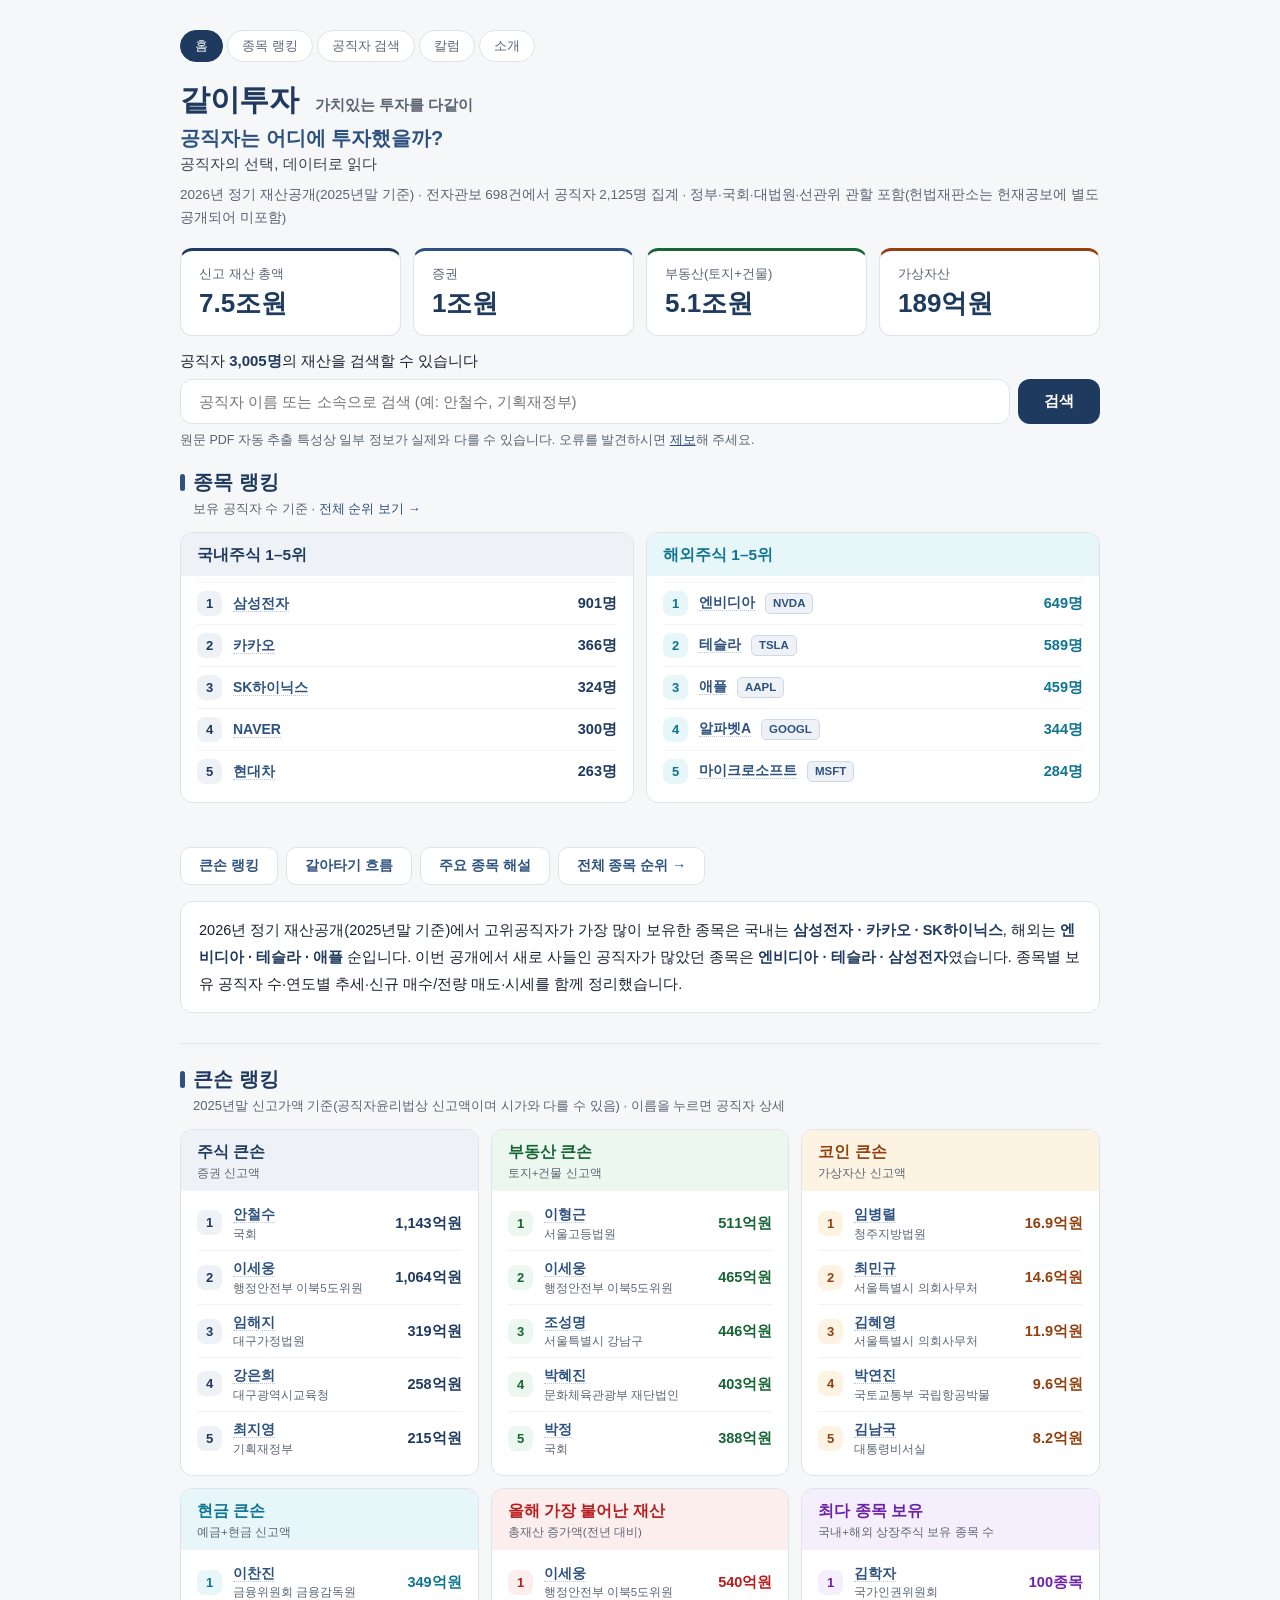
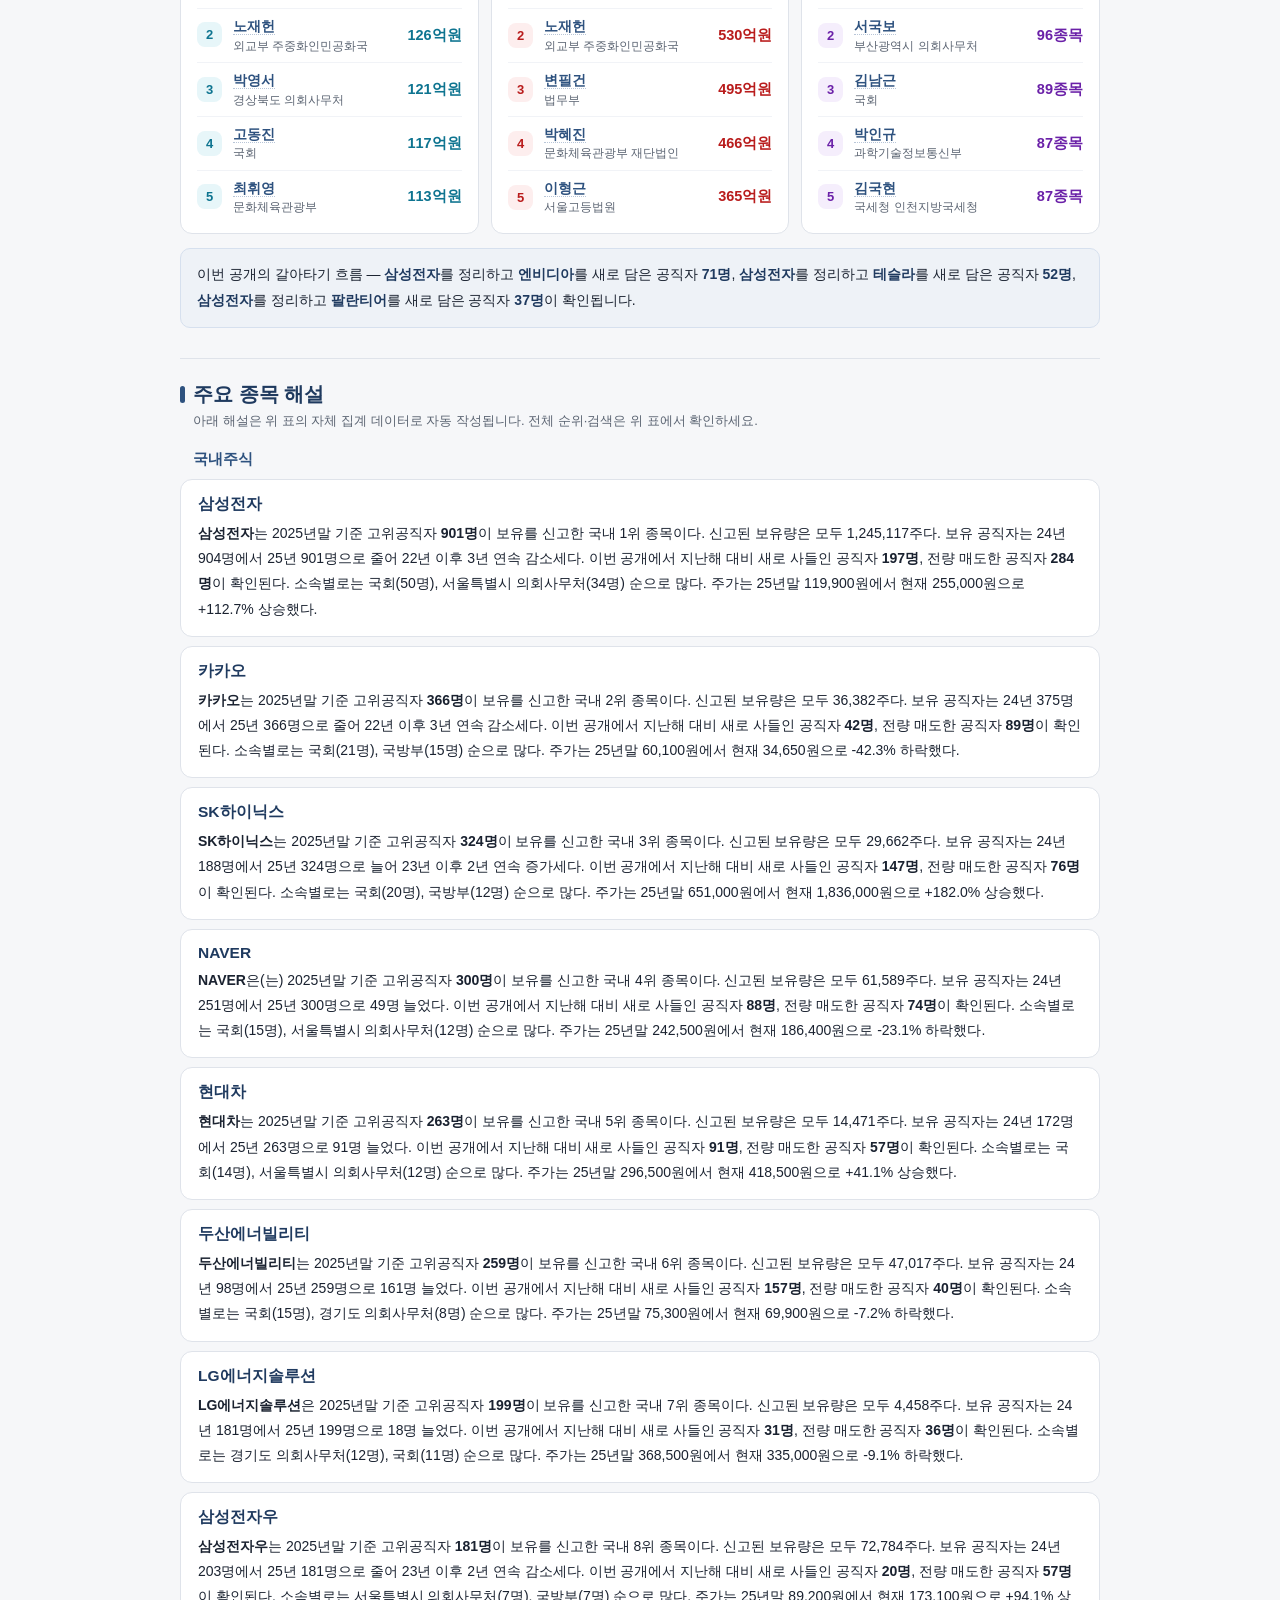
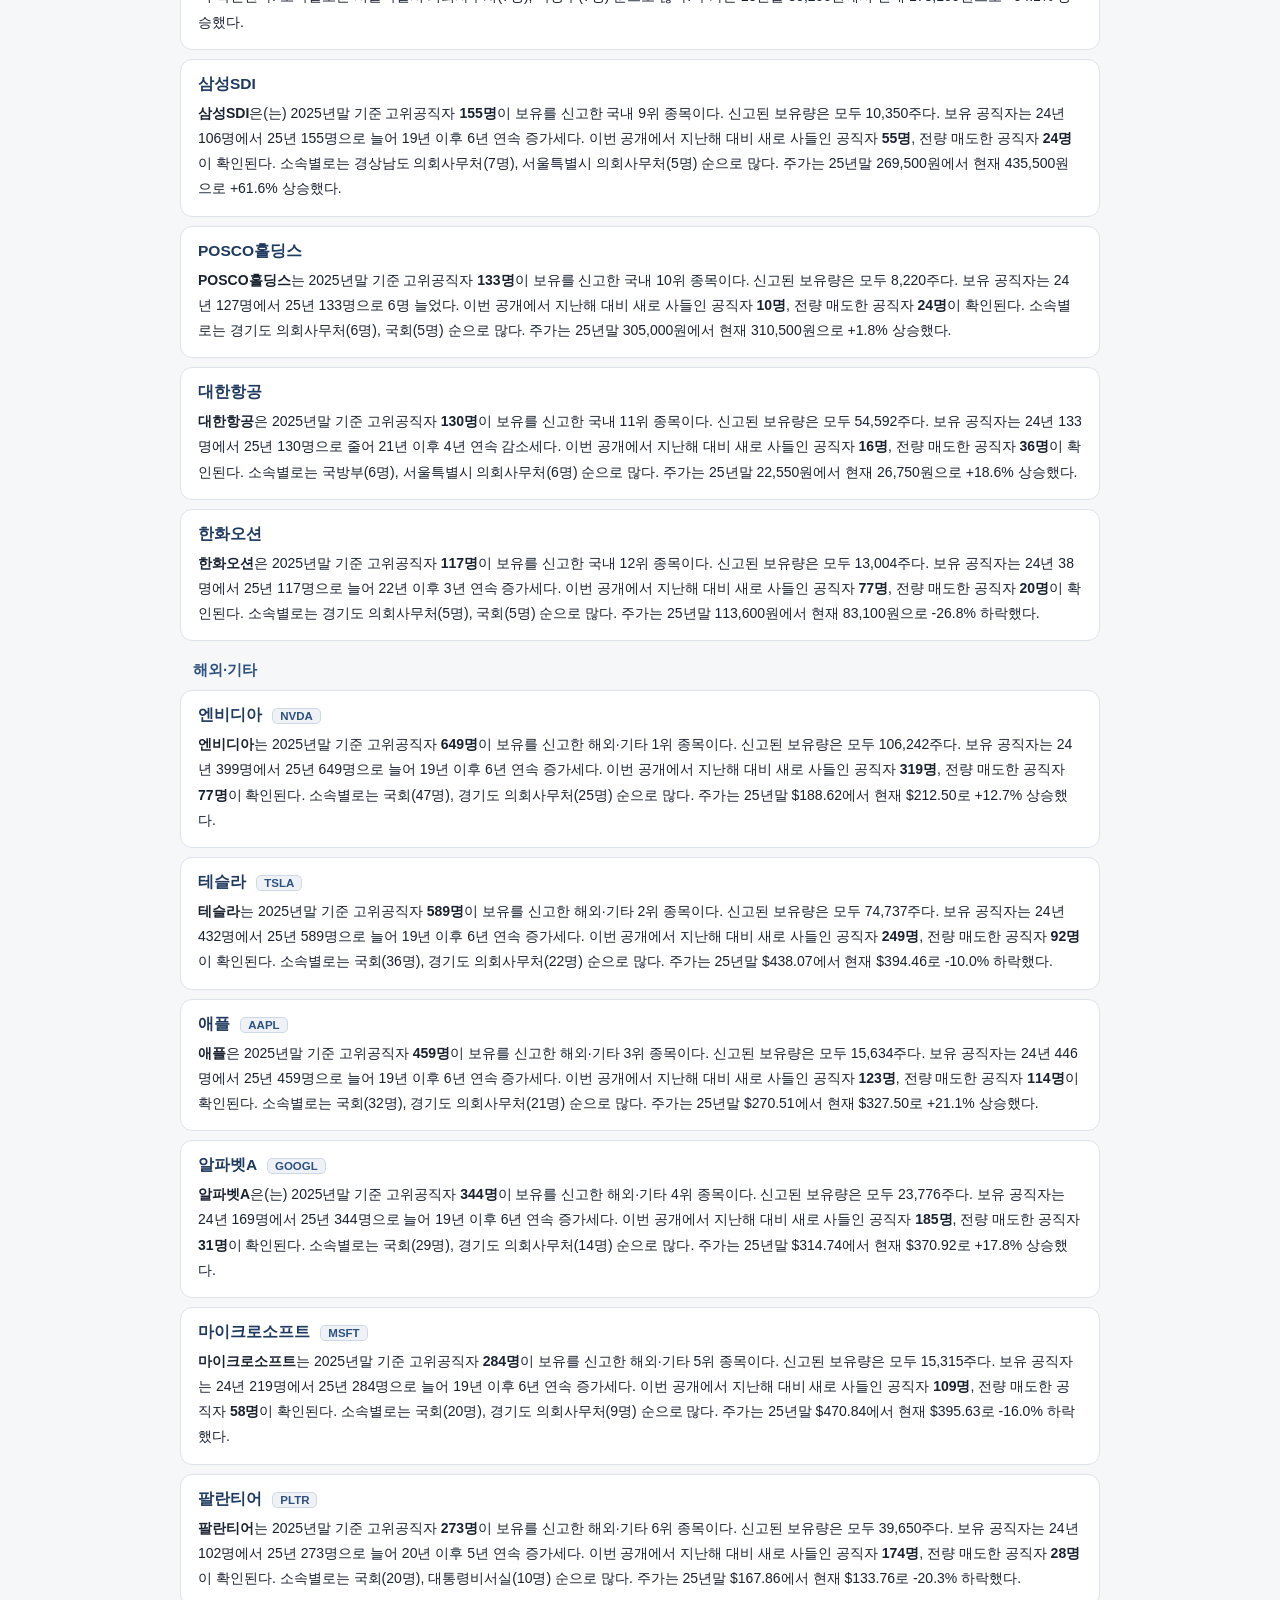
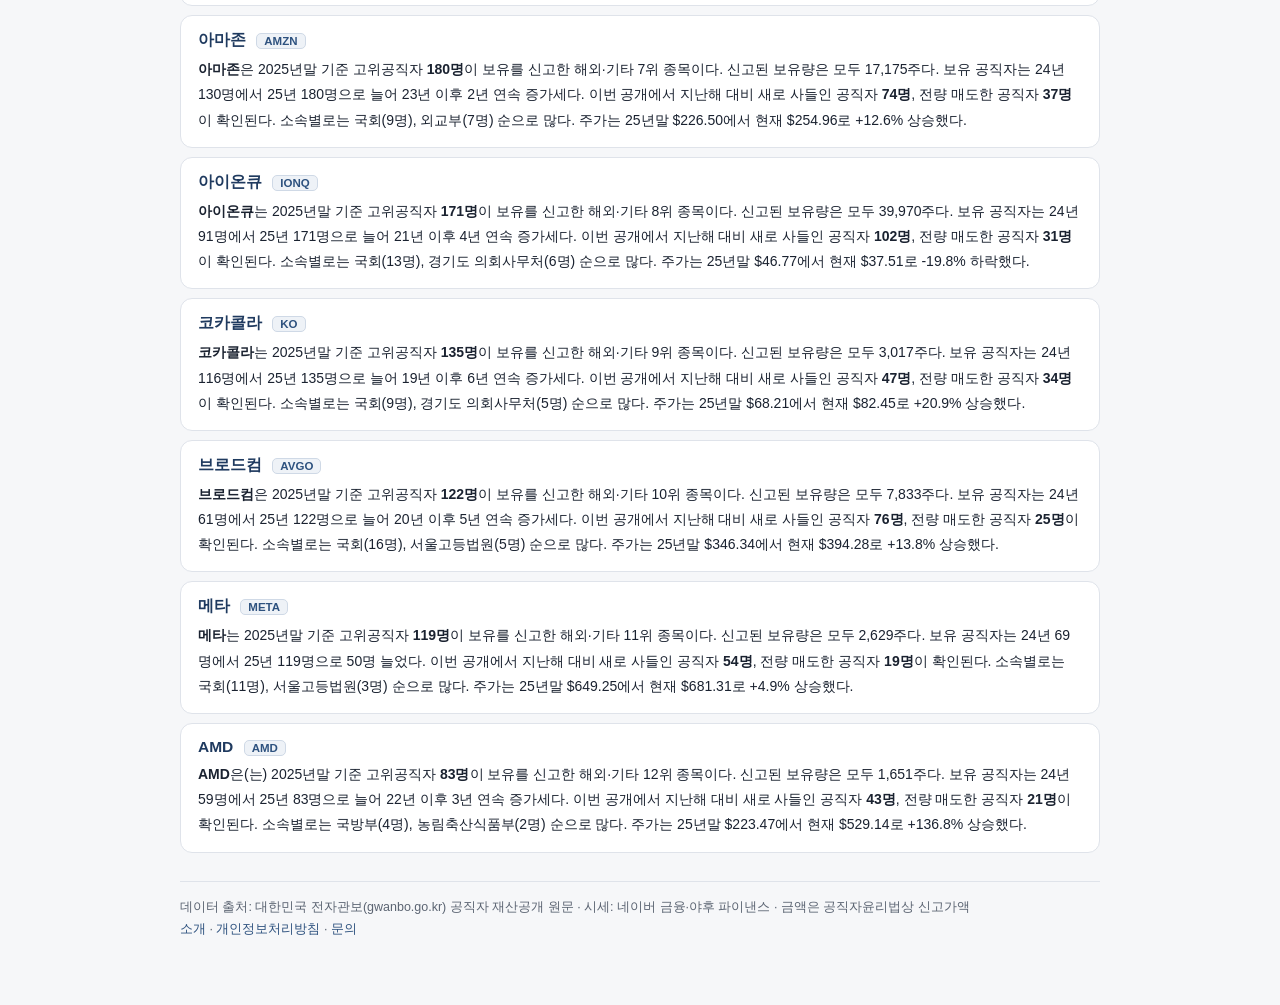
==== commit 1fa0d8a4: "자동 갱신: 2026-09-16" ====
--- a/index.html
+++ b/index.html
@@ -85,20 +85,20 @@
 <h1>같이투자 <span class="slogan">가치있는 투자를 다같이</span></h1>
 <p class="tag">공직자는 어디에 투자했을까?</p>
 <p class="tagsub">공직자의 선택, 데이터로 읽다</p>
-<p class="sub">2026년 정기 재산공개(2025년말 기준) · 전자관보 696건에서 공직자 2,096명 집계 · 정부·국회·대법원·선관위 관할 포함(헌법재판소는 헌재공보에 별도 공개되어 미포함)</p>
+<p class="sub">2026년 정기 재산공개(2025년말 기준) · 전자관보 698건에서 공직자 2,125명 집계 · 정부·국회·대법원·선관위 관할 포함(헌법재판소는 헌재공보에 별도 공개되어 미포함)</p>
 <div class="stat">
- <div class="card"><div class="lab">신고 재산 총액</div><div class="val">7.4조원</div></div>
+ <div class="card"><div class="lab">신고 재산 총액</div><div class="val">7.5조원</div></div>
  <div class="card"><div class="lab">증권</div><div class="val">1조원</div></div>
- <div class="card"><div class="lab">부동산(토지+건물)</div><div class="val">5조원</div></div>
- <div class="card"><div class="lab">가상자산</div><div class="val">187억원</div></div>
+ <div class="card"><div class="lab">부동산(토지+건물)</div><div class="val">5.1조원</div></div>
+ <div class="card"><div class="lab">가상자산</div><div class="val">189억원</div></div>
 </div>
-<p class="searchlabel">공직자 <b>2,970명</b>의 재산을 검색할 수 있습니다</p>
+<p class="searchlabel">공직자 <b>3,005명</b>의 재산을 검색할 수 있습니다</p>
 <form class="psearch" action="people.html" method="get">
  <input type="search" name="q" placeholder="공직자 이름 또는 소속으로 검색 (예: 안철수, 기획재정부)">
  <button type="submit">검색</button>
 </form>
 <p class="notice">원문 PDF 자동 추출 특성상 일부 정보가 실제와 다를 수 있습니다. 오류를 발견하시면 <a href="contact.html">제보</a>해 주세요.</p>
-<section class="rank" id="rank"><h2>종목 랭킹</h2><p class="dgsub">보유 공직자 수 기준 · <a href="stocks.html">전체 순위 보기 →</a></p><div class="rgrid"><div class="wcard rankcard" data-rot style="--wc:#1f3a5f;--wbg:#eef2f7"><div class="rp on"><div class="whead"><h3>국내주식 1–5위</h3></div><div class="wli"><span class="rk">1</span><span class="wn"><a class="pl" href="stocks.html#s=%EC%82%BC%EC%84%B1%EC%A0%84%EC%9E%90">삼성전자</a></span><span class="wv">874명</span></div><div class="wli"><span class="rk">2</span><span class="wn"><a class="pl" href="stocks.html#s=%EC%B9%B4%EC%B9%B4%EC%98%A4">카카오</a></span><span class="wv">358명</span></div><div class="wli"><span class="rk">3</span><span class="wn"><a class="pl" href="stocks.html#s=SK%ED%95%98%EC%9D%B4%EB%8B%89%EC%8A%A4">SK하이닉스</a></span><span class="wv">311명</span></div><div class="wli"><span class="rk">4</span><span class="wn"><a class="pl" href="stocks.html#s=NAVER">NAVER</a></span><span class="wv">293명</span></div><div class="wli"><span class="rk">5</span><span class="wn"><a class="pl" href="stocks.html#s=%EB%91%90%EC%82%B0%EC%97%90%EB%84%88%EB%B9%8C%EB%A6%AC%ED%8B%B0">두산에너빌리티</a></span><span class="wv">249명</span></div></div><div class="rp"><div class="whead"><h3>국내주식 6–10위</h3></div><div class="wli"><span class="rk">6</span><span class="wn"><a class="pl" href="stocks.html#s=%ED%98%84%EB%8C%80%EC%B0%A8">현대차</a></span><span class="wv">245명</span></div><div class="wli"><span class="rk">7</span><span class="wn"><a class="pl" href="stocks.html#s=LG%EC%97%90%EB%84%88%EC%A7%80%EC%86%94%EB%A3%A8%EC%85%98">LG에너지솔루션</a></span><span class="wv">196명</span></div><div class="wli"><span class="rk">8</span><span class="wn"><a class="pl" href="stocks.html#s=%EC%82%BC%EC%84%B1%EC%A0%84%EC%9E%90%EC%9A%B0">삼성전자우</a></span><span class="wv">176명</span></div><div class="wli"><span class="rk">9</span><span class="wn"><a class="pl" href="stocks.html#s=%EC%82%BC%EC%84%B1SDI">삼성SDI</a></span><span class="wv">152명</span></div><div class="wli"><span class="rk">10</span><span class="wn"><a class="pl" href="stocks.html#s=%EB%8C%80%ED%95%9C%ED%95%AD%EA%B3%B5">대한항공</a></span><span class="wv">129명</span></div></div></div><div class="wcard rankcard" data-rot style="--wc:#0e7490;--wbg:#e7f6f9"><div class="rp on"><div class="whead"><h3>해외주식 1–5위</h3></div><div class="wli"><span class="rk">1</span><span class="wn"><a class="pl" href="stocks.html#s=%EC%97%94%EB%B9%84%EB%94%94%EC%95%84">엔비디아</a> <span class="tk">NVDA</span></span><span class="wv">641명</span></div><div class="wli"><span class="rk">2</span><span class="wn"><a class="pl" href="stocks.html#s=%ED%85%8C%EC%8A%AC%EB%9D%BC">테슬라</a> <span class="tk">TSLA</span></span><span class="wv">578명</span></div><div class="wli"><span class="rk">3</span><span class="wn"><a class="pl" href="stocks.html#s=%EC%95%A0%ED%94%8C">애플</a> <span class="tk">AAPL</span></span><span class="wv">452명</span></div><div class="wli"><span class="rk">4</span><span class="wn"><a class="pl" href="stocks.html#s=%EC%95%8C%ED%8C%8C%EB%B2%B3A">알파벳A</a> <span class="tk">GOOGL</span></span><span class="wv">336명</span></div><div class="wli"><span class="rk">5</span><span class="wn"><a class="pl" href="stocks.html#s=%EB%A7%88%EC%9D%B4%ED%81%AC%EB%A1%9C%EC%86%8C%ED%94%84%ED%8A%B8">마이크로소프트</a> <span class="tk">MSFT</span></span><span class="wv">280명</span></div></div><div class="rp"><div class="whead"><h3>해외주식 6–10위</h3></div><div class="wli"><span class="rk">6</span><span class="wn"><a class="pl" href="stocks.html#s=%ED%8C%94%EB%9E%80%ED%8B%B0%EC%96%B4">팔란티어</a> <span class="tk">PLTR</span></span><span class="wv">269명</span></div><div class="wli"><span class="rk">7</span><span class="wn"><a class="pl" href="stocks.html#s=%EC%95%84%EB%A7%88%EC%A1%B4">아마존</a> <span class="tk">AMZN</span></span><span class="wv">175명</span></div><div class="wli"><span class="rk">8</span><span class="wn"><a class="pl" href="stocks.html#s=%EC%95%84%EC%9D%B4%EC%98%A8%ED%81%90">아이온큐</a> <span class="tk">IONQ</span></span><span class="wv">167명</span></div><div class="wli"><span class="rk">9</span><span class="wn"><a class="pl" href="stocks.html#s=%EC%BD%94%EC%B9%B4%EC%BD%9C%EB%9D%BC">코카콜라</a> <span class="tk">KO</span></span><span class="wv">132명</span></div><div class="wli"><span class="rk">10</span><span class="wn"><a class="pl" href="stocks.html#s=%EB%B8%8C%EB%A1%9C%EB%93%9C%EC%BB%B4">브로드컴</a> <span class="tk">AVGO</span></span><span class="wv">119명</span></div></div></div></div></section>
+<section class="rank" id="rank"><h2>종목 랭킹</h2><p class="dgsub">보유 공직자 수 기준 · <a href="stocks.html">전체 순위 보기 →</a></p><div class="rgrid"><div class="wcard rankcard" data-rot style="--wc:#1f3a5f;--wbg:#eef2f7"><div class="rp on"><div class="whead"><h3>국내주식 1–5위</h3></div><div class="wli"><span class="rk">1</span><span class="wn"><a class="pl" href="stocks.html#s=%EC%82%BC%EC%84%B1%EC%A0%84%EC%9E%90">삼성전자</a></span><span class="wv">901명</span></div><div class="wli"><span class="rk">2</span><span class="wn"><a class="pl" href="stocks.html#s=%EC%B9%B4%EC%B9%B4%EC%98%A4">카카오</a></span><span class="wv">366명</span></div><div class="wli"><span class="rk">3</span><span class="wn"><a class="pl" href="stocks.html#s=SK%ED%95%98%EC%9D%B4%EB%8B%89%EC%8A%A4">SK하이닉스</a></span><span class="wv">324명</span></div><div class="wli"><span class="rk">4</span><span class="wn"><a class="pl" href="stocks.html#s=NAVER">NAVER</a></span><span class="wv">300명</span></div><div class="wli"><span class="rk">5</span><span class="wn"><a class="pl" href="stocks.html#s=%ED%98%84%EB%8C%80%EC%B0%A8">현대차</a></span><span class="wv">263명</span></div></div><div class="rp"><div class="whead"><h3>국내주식 6–10위</h3></div><div class="wli"><span class="rk">6</span><span class="wn"><a class="pl" href="stocks.html#s=%EB%91%90%EC%82%B0%EC%97%90%EB%84%88%EB%B9%8C%EB%A6%AC%ED%8B%B0">두산에너빌리티</a></span><span class="wv">259명</span></div><div class="wli"><span class="rk">7</span><span class="wn"><a class="pl" href="stocks.html#s=LG%EC%97%90%EB%84%88%EC%A7%80%EC%86%94%EB%A3%A8%EC%85%98">LG에너지솔루션</a></span><span class="wv">199명</span></div><div class="wli"><span class="rk">8</span><span class="wn"><a class="pl" href="stocks.html#s=%EC%82%BC%EC%84%B1%EC%A0%84%EC%9E%90%EC%9A%B0">삼성전자우</a></span><span class="wv">181명</span></div><div class="wli"><span class="rk">9</span><span class="wn"><a class="pl" href="stocks.html#s=%EC%82%BC%EC%84%B1SDI">삼성SDI</a></span><span class="wv">155명</span></div><div class="wli"><span class="rk">10</span><span class="wn"><a class="pl" href="stocks.html#s=POSCO%ED%99%80%EB%94%A9%EC%8A%A4">POSCO홀딩스</a></span><span class="wv">133명</span></div></div></div><div class="wcard rankcard" data-rot style="--wc:#0e7490;--wbg:#e7f6f9"><div class="rp on"><div class="whead"><h3>해외주식 1–5위</h3></div><div class="wli"><span class="rk">1</span><span class="wn"><a class="pl" href="stocks.html#s=%EC%97%94%EB%B9%84%EB%94%94%EC%95%84">엔비디아</a> <span class="tk">NVDA</span></span><span class="wv">649명</span></div><div class="wli"><span class="rk">2</span><span class="wn"><a class="pl" href="stocks.html#s=%ED%85%8C%EC%8A%AC%EB%9D%BC">테슬라</a> <span class="tk">TSLA</span></span><span class="wv">589명</span></div><div class="wli"><span class="rk">3</span><span class="wn"><a class="pl" href="stocks.html#s=%EC%95%A0%ED%94%8C">애플</a> <span class="tk">AAPL</span></span><span class="wv">459명</span></div><div class="wli"><span class="rk">4</span><span class="wn"><a class="pl" href="stocks.html#s=%EC%95%8C%ED%8C%8C%EB%B2%B3A">알파벳A</a> <span class="tk">GOOGL</span></span><span class="wv">344명</span></div><div class="wli"><span class="rk">5</span><span class="wn"><a class="pl" href="stocks.html#s=%EB%A7%88%EC%9D%B4%ED%81%AC%EB%A1%9C%EC%86%8C%ED%94%84%ED%8A%B8">마이크로소프트</a> <span class="tk">MSFT</span></span><span class="wv">284명</span></div></div><div class="rp"><div class="whead"><h3>해외주식 6–10위</h3></div><div class="wli"><span class="rk">6</span><span class="wn"><a class="pl" href="stocks.html#s=%ED%8C%94%EB%9E%80%ED%8B%B0%EC%96%B4">팔란티어</a> <span class="tk">PLTR</span></span><span class="wv">273명</span></div><div class="wli"><span class="rk">7</span><span class="wn"><a class="pl" href="stocks.html#s=%EC%95%84%EB%A7%88%EC%A1%B4">아마존</a> <span class="tk">AMZN</span></span><span class="wv">180명</span></div><div class="wli"><span class="rk">8</span><span class="wn"><a class="pl" href="stocks.html#s=%EC%95%84%EC%9D%B4%EC%98%A8%ED%81%90">아이온큐</a> <span class="tk">IONQ</span></span><span class="wv">171명</span></div><div class="wli"><span class="rk">9</span><span class="wn"><a class="pl" href="stocks.html#s=%EC%BD%94%EC%B9%B4%EC%BD%9C%EB%9D%BC">코카콜라</a> <span class="tk">KO</span></span><span class="wv">135명</span></div><div class="wli"><span class="rk">10</span><span class="wn"><a class="pl" href="stocks.html#s=%EB%B8%8C%EB%A1%9C%EB%93%9C%EC%BB%B4">브로드컴</a> <span class="tk">AVGO</span></span><span class="wv">122명</span></div></div></div></div></section>
 <nav class="secmenu">
  <a href="#whales">큰손 랭킹</a>
  <a href="#switch">갈아타기 흐름</a>
@@ -106,8 +106,8 @@
  <a href="stocks.html">전체 종목 순위 →</a>
 </nav>
 <p class="lead">2026년 정기 재산공개(2025년말 기준)에서 고위공직자가 가장 많이 보유한 종목은 국내는 <b>삼성전자 · 카카오 · SK하이닉스</b>, 해외는 <b>엔비디아 · 테슬라 · 애플</b> 순입니다. 이번 공개에서 새로 사들인 공직자가 많았던 종목은 <b>엔비디아 · 테슬라 · 삼성전자</b>였습니다. 종목별 보유 공직자 수·연도별 추세·신규 매수/전량 매도·시세를 함께 정리했습니다.</p>
-<section class="whales" id="whales"><h2>큰손 랭킹</h2><p class="dgsub">2025년말 신고가액 기준(공직자윤리법상 신고액이며 시가와 다를 수 있음) · 이름을 누르면 공직자 상세</p><div class="wgrid"><div class="wcard" data-rot style="--wc:#1f3a5f;--wbg:#eef2f7"><div class="whead"><h3>주식 큰손</h3><p class="wsub">증권 신고액</p></div><div class="rp on"><div class="wli"><span class="rk">1</span><span class="wn"><a class="pl" href="people.html?p=%EC%95%88%EC%B2%A0%EC%88%98">안철수</a><span class="worg">국회</span></span><span class="wv">1,143억원</span></div><div class="wli"><span class="rk">2</span><span class="wn"><a class="pl" href="people.html?p=%EC%9D%B4%EC%84%B8%EC%9B%85">이세웅</a><span class="worg">행정안전부 이북5도위원</span></span><span class="wv">1,064억원</span></div><div class="wli"><span class="rk">3</span><span class="wn"><a class="pl" href="people.html?p=%EC%9E%84%ED%95%B4%EC%A7%80">임해지</a><span class="worg">대구가정법원</span></span><span class="wv">319억원</span></div><div class="wli"><span class="rk">4</span><span class="wn"><a class="pl" href="people.html?p=%EA%B0%95%EC%9D%80%ED%9D%AC">강은희</a><span class="worg">대구광역시교육청</span></span><span class="wv">258억원</span></div><div class="wli"><span class="rk">5</span><span class="wn"><a class="pl" href="people.html?p=%EC%B5%9C%EC%A7%80%EC%98%81">최지영</a><span class="worg">기획재정부</span></span><span class="wv">215억원</span></div></div><div class="rp"><div class="wli"><span class="rk">6</span><span class="wn"><a class="pl" href="people.html?p=%EB%85%B8%EC%9E%AC%ED%97%8C">노재헌</a><span class="worg">외교부 주중화인민공화국</span></span><span class="wv">213억원</span></div><div class="wli"><span class="rk">7</span><span class="wn"><a class="pl" href="people.html?p=%EC%9D%B4%EC%88%99%EC%97%B0">이숙연</a><span class="worg">대법원</span></span><span class="wv">147억원</span></div><div class="wli"><span class="rk">8</span><span class="wn"><a class="pl" href="people.html?p=%EC%9D%B4%ED%98%95%EA%B7%BC">이형근</a><span class="worg">서울고등법원</span></span><span class="wv">147억원</span></div><div class="wli"><span class="rk">9</span><span class="wn"><a class="pl" href="people.html?p=%EC%9C%A4%EC%83%81%ED%98%84">윤상현</a><span class="worg">국회</span></span><span class="wv">139억원</span></div><div class="wli"><span class="rk">10</span><span class="wn"><a class="pl" href="people.html?p=%EC%9D%B4%EC%9E%A5%ED%98%95">이장형</a><span class="worg">대통령비서실</span></span><span class="wv">137억원</span></div></div></div><div class="wcard" data-rot style="--wc:#166534;--wbg:#ecf7ef"><div class="whead"><h3>부동산 큰손</h3><p class="wsub">토지+건물 신고액</p></div><div class="rp on"><div class="wli"><span class="rk">1</span><span class="wn"><a class="pl" href="people.html?p=%EC%9D%B4%ED%98%95%EA%B7%BC">이형근</a><span class="worg">서울고등법원</span></span><span class="wv">511억원</span></div><div class="wli"><span class="rk">2</span><span class="wn"><a class="pl" href="people.html?p=%EC%9D%B4%EC%84%B8%EC%9B%85">이세웅</a><span class="worg">행정안전부 이북5도위원</span></span><span class="wv">465억원</span></div><div class="wli"><span class="rk">3</span><span class="wn"><a class="pl" href="people.html?p=%EC%A1%B0%EC%84%B1%EB%AA%85">조성명</a><span class="worg">서울특별시 강남구</span></span><span class="wv">446억원</span></div><div class="wli"><span class="rk">4</span><span class="wn"><a class="pl" href="people.html?p=%EB%B0%95%EC%A0%95">박정</a><span class="worg">국회</span></span><span class="wv">388억원</span></div><div class="wli"><span class="rk">5</span><span class="wn"><a class="pl" href="people.html?p=%EB%B0%95%EB%8D%95%ED%9D%A0">박덕흠</a><span class="worg">국회</span></span><span class="wv">323억원</span></div></div><div class="rp"><div class="wli"><span class="rk">6</span><span class="wn"><a class="pl" href="people.html?p=%EA%B9%80%EC%9D%80%ED%98%9C">김은혜</a><span class="worg">국회</span></span><span class="wv">209억원</span></div><div class="wli"><span class="rk">7</span><span class="wn"><a class="pl" href="people.html?p=%EC%84%9C%EB%AA%85%EC%98%A5">서명옥</a><span class="worg">국회</span></span><span class="wv">198억원</span></div><div class="wli"><span class="rk">8</span><span class="wn"><a class="pl" href="people.html?p=%EB%B0%B1%EC%A2%85%ED%97%8C">백종헌</a><span class="worg">국회</span></span><span class="wv">196억원</span></div><div class="wli"><span class="rk">9</span><span class="wn"><a class="pl" href="people.html?p=%EA%B3%A0%EC%84%B1%EA%B7%9C">고성규</a><span class="worg">과학기술정보통신부 한국</span></span><span class="wv">155억원</span></div><div class="wli"><span class="rk">10</span><span class="wn"><a class="pl" href="people.html?p=%EA%B9%80%EC%84%B1%EC%88%98">김성수</a><span class="worg">경기도 의회사무처</span></span><span class="wv">151억원</span></div></div></div><div class="wcard" data-rot style="--wc:#92400e;--wbg:#fdf3e3"><div class="whead"><h3>코인 큰손</h3><p class="wsub">가상자산 신고액</p></div><div class="rp on"><div class="wli"><span class="rk">1</span><span class="wn"><a class="pl" href="people.html?p=%EC%9E%84%EB%B3%91%EB%A0%AC">임병렬</a><span class="worg">청주지방법원</span></span><span class="wv">16.9억원</span></div><div class="wli"><span class="rk">2</span><span class="wn"><a class="pl" href="people.html?p=%EC%B5%9C%EB%AF%BC%EA%B7%9C">최민규</a><span class="worg">서울특별시 의회사무처</span></span><span class="wv">14.6억원</span></div><div class="wli"><span class="rk">3</span><span class="wn"><a class="pl" href="people.html?p=%EA%B9%80%ED%98%9C%EC%98%81">김혜영</a><span class="worg">서울특별시 의회사무처</span></span><span class="wv">11.9억원</span></div><div class="wli"><span class="rk">4</span><span class="wn"><a class="pl" href="people.html?p=%EB%B0%95%EC%97%B0%EC%A7%84">박연진</a><span class="worg">국토교통부 국립항공박물</span></span><span class="wv">9.6억원</span></div><div class="wli"><span class="rk">5</span><span class="wn"><a class="pl" href="people.html?p=%EA%B9%80%EB%82%A8%EA%B5%AD">김남국</a><span class="worg">대통령비서실</span></span><span class="wv">8.2억원</span></div></div><div class="rp"><div class="wli"><span class="rk">6</span><span class="wn"><a class="pl" href="people.html?p=%EC%98%A4%EB%AC%B8%EA%B5%90">오문교</a><span class="worg">경찰청 경찰대학교</span></span><span class="wv">7.9억원</span></div><div class="wli"><span class="rk">7</span><span class="wn"><a class="pl" href="people.html?p=%EB%B0%95%EC%83%81%ED%98%81">박상혁</a><span class="worg">서울특별시 의회사무처</span></span><span class="wv">7.2억원</span></div><div class="wli"><span class="rk">8</span><span class="wn"><a class="pl" href="people.html?p=%EA%B9%80%EA%B8%B0%ED%99%98">김기환</a><span class="worg">제주특별자치도 의회사무</span></span><span class="wv">5.6억원</span></div><div class="wli"><span class="rk">9</span><span class="wn"><a class="pl" href="people.html?p=%EA%B9%80%EC%9A%A9%EC%A7%84">김용진</a><span class="worg">해양경찰청</span></span><span class="wv">3.5억원</span></div><div class="wli"><span class="rk">10</span><span class="wn"><a class="pl" href="people.html?p=%ED%99%8D%EB%9E%98%ED%98%95">홍래형</a><span class="worg">해양수산부</span></span><span class="wv">3.2억원</span></div></div></div><div class="wcard" data-rot style="--wc:#0e7490;--wbg:#e7f6f9"><div class="whead"><h3>현금 큰손</h3><p class="wsub">예금+현금 신고액</p></div><div class="rp on"><div class="wli"><span class="rk">1</span><span class="wn"><a class="pl" href="people.html?p=%EC%9D%B4%EC%B0%AC%EC%A7%84">이찬진</a><span class="worg">금융위원회 금융감독원</span></span><span class="wv">349억원</span></div><div class="wli"><span class="rk">2</span><span class="wn"><a class="pl" href="people.html?p=%EB%85%B8%EC%9E%AC%ED%97%8C">노재헌</a><span class="worg">외교부 주중화인민공화국</span></span><span class="wv">126억원</span></div><div class="wli"><span class="rk">3</span><span class="wn"><a class="pl" href="people.html?p=%EB%B0%95%EC%98%81%EC%84%9C">박영서</a><span class="worg">경상북도 의회사무처</span></span><span class="wv">121억원</span></div><div class="wli"><span class="rk">4</span><span class="wn"><a class="pl" href="people.html?p=%EA%B3%A0%EB%8F%99%EC%A7%84">고동진</a><span class="worg">국회</span></span><span class="wv">117억원</span></div><div class="wli"><span class="rk">5</span><span class="wn"><a class="pl" href="people.html?p=%EC%B5%9C%ED%9C%98%EC%98%81">최휘영</a><span class="worg">문화체육관광부</span></span><span class="wv">113억원</span></div></div><div class="rp"><div class="wli"><span class="rk">6</span><span class="wn"><a class="pl" href="people.html?p=%EC%9C%A4%EC%8A%B9%EC%9D%80">윤승은</a><span class="worg">서울고등법원</span></span><span class="wv">89.5억원</span></div><div class="wli"><span class="rk">7</span><span class="wn"><a class="pl" href="people.html?p=%EA%B6%8C%EC%88%9C%ED%98%95">권순형</a><span class="worg">서울고등법원</span></span><span class="wv">88.9억원</span></div><div class="wli"><span class="rk">8</span><span class="wn"><a class="pl" href="people.html?p=%EA%B9%80%EC%9D%80%ED%98%9C">김은혜</a><span class="worg">국회</span></span><span class="wv">85.1억원</span></div><div class="wli"><span class="rk">9</span><span class="wn"><a class="pl" href="people.html?p=%EA%B9%80%EB%8F%99%EC%84%AD">김동섭</a><span class="worg">산업통상부 한국석유공사</span></span><span class="wv">82.2억원</span></div><div class="wli"><span class="rk">10</span><span class="wn"><a class="pl" href="people.html?p=%EC%9D%B4%EA%B7%BC%EB%B0%B0">이근배</a><span class="worg">교육부 전남대학교</span></span><span class="wv">80.6억원</span></div></div></div><div class="wcard" data-rot style="--wc:#b91c1c;--wbg:#fdeeee"><div class="whead"><h3>올해 가장 불어난 재산</h3><p class="wsub">총재산 증가액(전년 대비)</p></div><div class="rp on"><div class="wli"><span class="rk">1</span><span class="wn"><a class="pl" href="people.html?p=%EC%9D%B4%EC%84%B8%EC%9B%85">이세웅</a><span class="worg">행정안전부 이북5도위원</span></span><span class="wv">540억원</span></div><div class="wli"><span class="rk">2</span><span class="wn"><a class="pl" href="people.html?p=%EB%85%B8%EC%9E%AC%ED%97%8C">노재헌</a><span class="worg">외교부 주중화인민공화국</span></span><span class="wv">530억원</span></div><div class="wli"><span class="rk">3</span><span class="wn"><a class="pl" href="people.html?p=%EB%B3%80%ED%95%84%EA%B1%B4">변필건</a><span class="worg">법무부</span></span><span class="wv">495억원</span></div><div class="wli"><span class="rk">4</span><span class="wn"><a class="pl" href="people.html?p=%EC%9D%B4%ED%98%95%EA%B7%BC">이형근</a><span class="worg">서울고등법원</span></span><span class="wv">365억원</span></div><div class="wli"><span class="rk">5</span><span class="wn"><a class="pl" href="people.html?p=%EA%B3%A0%EC%84%B1%EA%B7%9C">고성규</a><span class="worg">과학기술정보통신부 한국</span></span><span class="wv">236억원</span></div></div><div class="rp"><div class="wli"><span class="rk">6</span><span class="wn"><a class="pl" href="people.html?p=%EA%B9%80%EB%AC%B8%ED%9D%AC">김문희</a><span class="worg">국무조정실 한국교육과정</span></span><span class="wv">98.8억원</span></div><div class="wli"><span class="rk">7</span><span class="wn"><a class="pl" href="people.html?p=%EA%B9%80%EC%9B%94%EC%9A%A9">김월용</a><span class="worg">교육부 국가평생교육진흥</span></span><span class="wv">94.7억원</span></div><div class="wli"><span class="rk">8</span><span class="wn"><a class="pl" href="people.html?p=%EC%9D%B4%EC%88%99%EC%97%B0">이숙연</a><span class="worg">대법원</span></span><span class="wv">90.6억원</span></div><div class="wli"><span class="rk">9</span><span class="wn"><a class="pl" href="people.html?p=%EB%AC%B8%EC%95%A0%EB%A6%AC">문애리</a><span class="worg">과학기술정보통신부 한국</span></span><span class="wv">83.8억원</span></div><div class="wli"><span class="rk">10</span><span class="wn"><a class="pl" href="people.html?p=%EC%9C%A0%EB%B3%B4%EC%84%A0">유보선</a><span class="worg">교육부 국립군산대학교</span></span><span class="wv">83억원</span></div></div></div><div class="wcard" data-rot style="--wc:#6b21a8;--wbg:#f5eefc"><div class="whead"><h3>최다 종목 보유</h3><p class="wsub">국내+해외 상장주식 보유 종목 수</p></div><div class="rp on"><div class="wli"><span class="rk">1</span><span class="wn"><a class="pl" href="people.html?p=%EA%B9%80%ED%95%99%EC%9E%90">김학자</a><span class="worg">국가인권위원회</span></span><span class="wv">100종목</span></div><div class="wli"><span class="rk">2</span><span class="wn"><a class="pl" href="people.html?p=%EC%84%9C%EA%B5%AD%EB%B3%B4">서국보</a><span class="worg">부산광역시 의회사무처</span></span><span class="wv">96종목</span></div><div class="wli"><span class="rk">3</span><span class="wn"><a class="pl" href="people.html?p=%EA%B9%80%EB%82%A8%EA%B7%BC">김남근</a><span class="worg">국회</span></span><span class="wv">89종목</span></div><div class="wli"><span class="rk">4</span><span class="wn"><a class="pl" href="people.html?p=%EB%B0%95%EC%9D%B8%EA%B7%9C">박인규</a><span class="worg">과학기술정보통신부</span></span><span class="wv">87종목</span></div><div class="wli"><span class="rk">5</span><span class="wn"><a class="pl" href="people.html?p=%EA%B9%80%EA%B5%AD%ED%98%84">김국현</a><span class="worg">국세청 인천지방국세청</span></span><span class="wv">87종목</span></div></div><div class="rp"><div class="wli"><span class="rk">6</span><span class="wn"><a class="pl" href="people.html?p=%EC%A0%95%EC%8B%A0">정신</a><span class="worg">교육부 전남대학교병원</span></span><span class="wv">83종목</span></div><div class="wli"><span class="rk">7</span><span class="wn"><a class="pl" href="people.html?p=%EA%B9%80%EA%B5%AC%EB%85%84">김구년</a><span class="worg">재정경제부</span></span><span class="wv">82종목</span></div><div class="wli"><span class="rk">8</span><span class="wn"><a class="pl" href="people.html?p=%EC%9D%B4%EB%8F%99%ED%99%98">이동환</a><span class="worg">경기도 고양시</span></span><span class="wv">80종목</span></div><div class="wli"><span class="rk">9</span><span class="wn"><a class="pl" href="people.html?p=%EC%A1%B4%EB%A6%AC">존리</a><span class="worg">우주항공청 우주항공임무</span></span><span class="wv">78종목</span></div><div class="wli"><span class="rk">10</span><span class="wn"><a class="pl" href="people.html?p=%ED%95%98%EC%84%9D%EA%B7%A0">하석균</a><span class="worg">강원특별자치도 의회사무</span></span><span class="wv">77종목</span></div></div></div></div><div class="switchbox" id="switch">이번 공개의 갈아타기 흐름 — <b>삼성전자</b>를 정리하고 <b>엔비디아</b>를 새로 담은 공직자 <b>71명</b>, <b>삼성전자</b>를 정리하고 <b>테슬라</b>를 새로 담은 공직자 <b>51명</b>, <b>삼성전자</b>를 정리하고 <b>팔란티어</b>를 새로 담은 공직자 <b>37명</b>이 확인됩니다.</div></section>
-<section class="digest" id="digest"><h2>주요 종목 해설</h2><p class="dgsub">아래 해설은 위 표의 자체 집계 데이터로 자동 작성됩니다. 전체 순위·검색은 위 표에서 확인하세요.</p><h3>국내주식</h3><div class="dg"><h4><a href="stocks.html#s=%EC%82%BC%EC%84%B1%EC%A0%84%EC%9E%90">삼성전자</a></h4><p><b>삼성전자</b>는 2025년말 기준 고위공직자 <b>874명</b>이 보유를 신고한 국내 1위 종목이다. 신고된 보유량은 모두 1,237,223주다. 보유 공직자는 24년 904명에서 25년 874명으로 줄어 22년 이후 3년 연속 감소세다. 이번 공개에서 지난해 대비 새로 사들인 공직자 <b>189명</b>, 전량 매도한 공직자 <b>283명</b>이 확인된다. 소속별로는 국회(50명), 서울특별시 의회사무처(34명) 순으로 많다. 주가는 25년말 119,900원에서 현재 255,000원으로 +112.7% 상승했다.</p></div><div class="dg"><h4><a href="stocks.html#s=%EC%B9%B4%EC%B9%B4%EC%98%A4">카카오</a></h4><p><b>카카오</b>는 2025년말 기준 고위공직자 <b>358명</b>이 보유를 신고한 국내 2위 종목이다. 신고된 보유량은 모두 34,826주다. 보유 공직자는 24년 375명에서 25년 358명으로 줄어 22년 이후 3년 연속 감소세다. 이번 공개에서 지난해 대비 새로 사들인 공직자 <b>41명</b>, 전량 매도한 공직자 <b>89명</b>이 확인된다. 소속별로는 국회(21명), 국방부(15명) 순으로 많다. 주가는 25년말 60,100원에서 현재 34,650원으로 -42.3% 하락했다.</p></div><div class="dg"><h4><a href="stocks.html#s=SK%ED%95%98%EC%9D%B4%EB%8B%89%EC%8A%A4">SK하이닉스</a></h4><p><b>SK하이닉스</b>는 2025년말 기준 고위공직자 <b>311명</b>이 보유를 신고한 국내 3위 종목이다. 신고된 보유량은 모두 29,005주다. 보유 공직자는 24년 188명에서 25년 311명으로 늘어 23년 이후 2년 연속 증가세다. 이번 공개에서 지난해 대비 새로 사들인 공직자 <b>144명</b>, 전량 매도한 공직자 <b>75명</b>이 확인된다. 소속별로는 국회(20명), 국방부(12명) 순으로 많다. 주가는 25년말 651,000원에서 현재 1,836,000원으로 +182.0% 상승했다.</p></div><div class="dg"><h4><a href="stocks.html#s=NAVER">NAVER</a></h4><p><b>NAVER</b>은(는) 2025년말 기준 고위공직자 <b>293명</b>이 보유를 신고한 국내 4위 종목이다. 신고된 보유량은 모두 61,326주다. 보유 공직자는 24년 251명에서 25년 293명으로 42명 늘었다. 이번 공개에서 지난해 대비 새로 사들인 공직자 <b>87명</b>, 전량 매도한 공직자 <b>73명</b>이 확인된다. 소속별로는 국회(15명), 서울특별시 의회사무처(12명) 순으로 많다. 주가는 25년말 242,500원에서 현재 186,400원으로 -23.1% 하락했다.</p></div><div class="dg"><h4><a href="stocks.html#s=%EB%91%90%EC%82%B0%EC%97%90%EB%84%88%EB%B9%8C%EB%A6%AC%ED%8B%B0">두산에너빌리티</a></h4><p><b>두산에너빌리티</b>는 2025년말 기준 고위공직자 <b>249명</b>이 보유를 신고한 국내 5위 종목이다. 신고된 보유량은 모두 46,365주다. 보유 공직자는 24년 98명에서 25년 249명으로 151명 늘었다. 이번 공개에서 지난해 대비 새로 사들인 공직자 <b>153명</b>, 전량 매도한 공직자 <b>39명</b>이 확인된다. 소속별로는 국회(15명), 경기도 의회사무처(8명) 순으로 많다. 주가는 25년말 75,300원에서 현재 69,900원으로 -7.2% 하락했다.</p></div><div class="dg"><h4><a href="stocks.html#s=%ED%98%84%EB%8C%80%EC%B0%A8">현대차</a></h4><p><b>현대차</b>는 2025년말 기준 고위공직자 <b>245명</b>이 보유를 신고한 국내 6위 종목이다. 신고된 보유량은 모두 14,182주다. 보유 공직자는 24년 172명에서 25년 245명으로 73명 늘었다. 이번 공개에서 지난해 대비 새로 사들인 공직자 <b>87명</b>, 전량 매도한 공직자 <b>57명</b>이 확인된다. 소속별로는 국회(14명), 서울특별시 의회사무처(12명) 순으로 많다. 주가는 25년말 296,500원에서 현재 418,500원으로 +41.1% 상승했다.</p></div><div class="dg"><h4><a href="stocks.html#s=LG%EC%97%90%EB%84%88%EC%A7%80%EC%86%94%EB%A3%A8%EC%85%98">LG에너지솔루션</a></h4><p><b>LG에너지솔루션</b>은 2025년말 기준 고위공직자 <b>196명</b>이 보유를 신고한 국내 7위 종목이다. 신고된 보유량은 모두 4,432주다. 보유 공직자는 24년 181명에서 25년 196명으로 15명 늘었다. 이번 공개에서 지난해 대비 새로 사들인 공직자 <b>31명</b>, 전량 매도한 공직자 <b>35명</b>이 확인된다. 소속별로는 경기도 의회사무처(12명), 국회(11명) 순으로 많다. 주가는 25년말 368,500원에서 현재 335,000원으로 -9.1% 하락했다.</p></div><div class="dg"><h4><a href="stocks.html#s=%EC%82%BC%EC%84%B1%EC%A0%84%EC%9E%90%EC%9A%B0">삼성전자우</a></h4><p><b>삼성전자우</b>는 2025년말 기준 고위공직자 <b>176명</b>이 보유를 신고한 국내 8위 종목이다. 신고된 보유량은 모두 72,275주다. 보유 공직자는 24년 203명에서 25년 176명으로 줄어 23년 이후 2년 연속 감소세다. 이번 공개에서 지난해 대비 새로 사들인 공직자 <b>18명</b>, 전량 매도한 공직자 <b>57명</b>이 확인된다. 소속별로는 서울특별시 의회사무처(7명), 국방부(7명) 순으로 많다. 주가는 25년말 89,200원에서 현재 173,100원으로 +94.1% 상승했다.</p></div><div class="dg"><h4><a href="stocks.html#s=%EC%82%BC%EC%84%B1SDI">삼성SDI</a></h4><p><b>삼성SDI</b>은(는) 2025년말 기준 고위공직자 <b>152명</b>이 보유를 신고한 국내 9위 종목이다. 신고된 보유량은 모두 10,090주다. 보유 공직자는 24년 106명에서 25년 152명으로 늘어 19년 이후 6년 연속 증가세다. 이번 공개에서 지난해 대비 새로 사들인 공직자 <b>55명</b>, 전량 매도한 공직자 <b>23명</b>이 확인된다. 소속별로는 경상남도 의회사무처(7명), 서울특별시 의회사무처(5명) 순으로 많다. 주가는 25년말 269,500원에서 현재 435,500원으로 +61.6% 상승했다.</p></div><div class="dg"><h4><a href="stocks.html#s=%EB%8C%80%ED%95%9C%ED%95%AD%EA%B3%B5">대한항공</a></h4><p><b>대한항공</b>은 2025년말 기준 고위공직자 <b>129명</b>이 보유를 신고한 국내 10위 종목이다. 신고된 보유량은 모두 53,158주다. 보유 공직자는 24년 133명에서 25년 129명으로 줄어 21년 이후 4년 연속 감소세다. 이번 공개에서 지난해 대비 새로 사들인 공직자 <b>16명</b>, 전량 매도한 공직자 <b>36명</b>이 확인된다. 소속별로는 국방부(6명), 서울특별시 의회사무처(6명) 순으로 많다. 주가는 25년말 22,550원에서 현재 26,750원으로 +18.6% 상승했다.</p></div><div class="dg"><h4><a href="stocks.html#s=POSCO%ED%99%80%EB%94%A9%EC%8A%A4">POSCO홀딩스</a></h4><p><b>POSCO홀딩스</b>는 2025년말 기준 고위공직자 <b>129명</b>이 보유를 신고한 국내 11위 종목이다. 신고된 보유량은 모두 8,084주다. 보유 공직자는 24년 127명에서 25년 129명으로 2명 늘었다. 이번 공개에서 지난해 대비 새로 사들인 공직자 <b>10명</b>, 전량 매도한 공직자 <b>23명</b>이 확인된다. 소속별로는 경기도 의회사무처(6명), 국회(5명) 순으로 많다. 주가는 25년말 305,000원에서 현재 310,500원으로 +1.8% 상승했다.</p></div><div class="dg"><h4><a href="stocks.html#s=%ED%95%9C%ED%99%94%EC%98%A4%EC%85%98">한화오션</a></h4><p><b>한화오션</b>은 2025년말 기준 고위공직자 <b>114명</b>이 보유를 신고한 국내 12위 종목이다. 신고된 보유량은 모두 12,864주다. 보유 공직자는 24년 38명에서 25년 114명으로 늘어 22년 이후 3년 연속 증가세다. 이번 공개에서 지난해 대비 새로 사들인 공직자 <b>75명</b>, 전량 매도한 공직자 <b>19명</b>이 확인된다. 소속별로는 경기도 의회사무처(5명), 국회(5명) 순으로 많다. 주가는 25년말 113,600원에서 현재 83,100원으로 -26.8% 하락했다.</p></div><h3>해외·기타</h3><div class="dg"><h4><a href="stocks.html#s=%EC%97%94%EB%B9%84%EB%94%94%EC%95%84">엔비디아</a> <span class="tk">NVDA</span></h4><p><b>엔비디아</b>는 2025년말 기준 고위공직자 <b>641명</b>이 보유를 신고한 해외·기타 1위 종목이다. 신고된 보유량은 모두 101,276주다. 보유 공직자는 24년 399명에서 25년 641명으로 늘어 19년 이후 6년 연속 증가세다. 이번 공개에서 지난해 대비 새로 사들인 공직자 <b>318명</b>, 전량 매도한 공직자 <b>76명</b>이 확인된다. 소속별로는 국회(47명), 경기도 의회사무처(25명) 순으로 많다. 주가는 25년말 $188.62에서 현재 $212.50로 +12.7% 상승했다.</p></div><div class="dg"><h4><a href="stocks.html#s=%ED%85%8C%EC%8A%AC%EB%9D%BC">테슬라</a> <span class="tk">TSLA</span></h4><p><b>테슬라</b>는 2025년말 기준 고위공직자 <b>578명</b>이 보유를 신고한 해외·기타 2위 종목이다. 신고된 보유량은 모두 74,206주다. 보유 공직자는 24년 432명에서 25년 578명으로 늘어 19년 이후 6년 연속 증가세다. 이번 공개에서 지난해 대비 새로 사들인 공직자 <b>245명</b>, 전량 매도한 공직자 <b>91명</b>이 확인된다. 소속별로는 국회(36명), 경기도 의회사무처(22명) 순으로 많다. 주가는 25년말 $438.07에서 현재 $394.46로 -10.0% 하락했다.</p></div><div class="dg"><h4><a href="stocks.html#s=%EC%95%A0%ED%94%8C">애플</a> <span class="tk">AAPL</span></h4><p><b>애플</b>은 2025년말 기준 고위공직자 <b>452명</b>이 보유를 신고한 해외·기타 3위 종목이다. 신고된 보유량은 모두 14,813주다. 보유 공직자는 24년 446명에서 25년 452명으로 늘어 19년 이후 6년 연속 증가세다. 이번 공개에서 지난해 대비 새로 사들인 공직자 <b>123명</b>, 전량 매도한 공직자 <b>113명</b>이 확인된다. 소속별로는 국회(32명), 경기도 의회사무처(21명) 순으로 많다. 주가는 25년말 $270.51에서 현재 $327.50로 +21.1% 상승했다.</p></div><div class="dg"><h4><a href="stocks.html#s=%EC%95%8C%ED%8C%8C%EB%B2%B3A">알파벳A</a> <span class="tk">GOOGL</span></h4><p><b>알파벳A</b>은(는) 2025년말 기준 고위공직자 <b>336명</b>이 보유를 신고한 해외·기타 4위 종목이다. 신고된 보유량은 모두 21,105주다. 보유 공직자는 24년 169명에서 25년 336명으로 늘어 19년 이후 6년 연속 증가세다. 이번 공개에서 지난해 대비 새로 사들인 공직자 <b>183명</b>, 전량 매도한 공직자 <b>29명</b>이 확인된다. 소속별로는 국회(29명), 경기도 의회사무처(14명) 순으로 많다. 주가는 25년말 $314.74에서 현재 $370.92로 +17.8% 상승했다.</p></div><div class="dg"><h4><a href="stocks.html#s=%EB%A7%88%EC%9D%B4%ED%81%AC%EB%A1%9C%EC%86%8C%ED%94%84%ED%8A%B8">마이크로소프트</a> <span class="tk">MSFT</span></h4><p><b>마이크로소프트</b>는 2025년말 기준 고위공직자 <b>280명</b>이 보유를 신고한 해외·기타 5위 종목이다. 신고된 보유량은 모두 15,118주다. 보유 공직자는 24년 219명에서 25년 280명으로 늘어 19년 이후 6년 연속 증가세다. 이번 공개에서 지난해 대비 새로 사들인 공직자 <b>108명</b>, 전량 매도한 공직자 <b>56명</b>이 확인된다. 소속별로는 국회(20명), 경기도 의회사무처(9명) 순으로 많다. 주가는 25년말 $470.84에서 현재 $395.63로 -16.0% 하락했다.</p></div><div class="dg"><h4><a href="stocks.html#s=%ED%8C%94%EB%9E%80%ED%8B%B0%EC%96%B4">팔란티어</a> <span class="tk">PLTR</span></h4><p><b>팔란티어</b>는 2025년말 기준 고위공직자 <b>269명</b>이 보유를 신고한 해외·기타 6위 종목이다. 신고된 보유량은 모두 39,160주다. 보유 공직자는 24년 102명에서 25년 269명으로 늘어 20년 이후 5년 연속 증가세다. 이번 공개에서 지난해 대비 새로 사들인 공직자 <b>173명</b>, 전량 매도한 공직자 <b>26명</b>이 확인된다. 소속별로는 국회(20명), 대통령비서실(10명) 순으로 많다. 주가는 25년말 $167.86에서 현재 $133.76로 -20.3% 하락했다.</p></div><div class="dg"><h4><a href="stocks.html#s=%EC%95%84%EB%A7%88%EC%A1%B4">아마존</a> <span class="tk">AMZN</span></h4><p><b>아마존</b>은 2025년말 기준 고위공직자 <b>175명</b>이 보유를 신고한 해외·기타 7위 종목이다. 신고된 보유량은 모두 16,791주다. 보유 공직자는 24년 130명에서 25년 175명으로 늘어 23년 이후 2년 연속 증가세다. 이번 공개에서 지난해 대비 새로 사들인 공직자 <b>74명</b>, 전량 매도한 공직자 <b>37명</b>이 확인된다. 소속별로는 국회(9명), 외교부(7명) 순으로 많다. 주가는 25년말 $226.50에서 현재 $254.96로 +12.6% 상승했다.</p></div><div class="dg"><h4><a href="stocks.html#s=%EC%95%84%EC%9D%B4%EC%98%A8%ED%81%90">아이온큐</a> <span class="tk">IONQ</span></h4><p><b>아이온큐</b>는 2025년말 기준 고위공직자 <b>167명</b>이 보유를 신고한 해외·기타 8위 종목이다. 신고된 보유량은 모두 38,733주다. 보유 공직자는 24년 91명에서 25년 167명으로 늘어 21년 이후 4년 연속 증가세다. 이번 공개에서 지난해 대비 새로 사들인 공직자 <b>101명</b>, 전량 매도한 공직자 <b>30명</b>이 확인된다. 소속별로는 국회(13명), 경기도 의회사무처(6명) 순으로 많다. 주가는 25년말 $46.77에서 현재 $37.51로 -19.8% 하락했다.</p></div><div class="dg"><h4><a href="stocks.html#s=%EC%BD%94%EC%B9%B4%EC%BD%9C%EB%9D%BC">코카콜라</a> <span class="tk">KO</span></h4><p><b>코카콜라</b>는 2025년말 기준 고위공직자 <b>132명</b>이 보유를 신고한 해외·기타 9위 종목이다. 신고된 보유량은 모두 2,889주다. 보유 공직자는 24년 116명에서 25년 132명으로 늘어 19년 이후 6년 연속 증가세다. 이번 공개에서 지난해 대비 새로 사들인 공직자 <b>45명</b>, 전량 매도한 공직자 <b>34명</b>이 확인된다. 소속별로는 국회(9명), 경기도 의회사무처(5명) 순으로 많다. 주가는 25년말 $68.21에서 현재 $82.45로 +20.9% 상승했다.</p></div><div class="dg"><h4><a href="stocks.html#s=%EB%B8%8C%EB%A1%9C%EB%93%9C%EC%BB%B4">브로드컴</a> <span class="tk">AVGO</span></h4><p><b>브로드컴</b>은 2025년말 기준 고위공직자 <b>119명</b>이 보유를 신고한 해외·기타 10위 종목이다. 신고된 보유량은 모두 6,718주다. 보유 공직자는 24년 61명에서 25년 119명으로 늘어 20년 이후 5년 연속 증가세다. 이번 공개에서 지난해 대비 새로 사들인 공직자 <b>75명</b>, 전량 매도한 공직자 <b>24명</b>이 확인된다. 소속별로는 국회(16명), 서울고등법원(5명) 순으로 많다. 주가는 25년말 $346.34에서 현재 $394.28로 +13.8% 상승했다.</p></div><div class="dg"><h4><a href="stocks.html#s=%EB%A9%94%ED%83%80">메타</a> <span class="tk">META</span></h4><p><b>메타</b>는 2025년말 기준 고위공직자 <b>116명</b>이 보유를 신고한 해외·기타 11위 종목이다. 신고된 보유량은 모두 2,602주다. 보유 공직자는 24년 69명에서 25년 116명으로 47명 늘었다. 이번 공개에서 지난해 대비 새로 사들인 공직자 <b>54명</b>, 전량 매도한 공직자 <b>18명</b>이 확인된다. 소속별로는 국회(11명), 서울고등법원(3명) 순으로 많다. 주가는 25년말 $649.25에서 현재 $681.31로 +4.9% 상승했다.</p></div><div class="dg"><h4><a href="stocks.html#s=AMD">AMD</a> <span class="tk">AMD</span></h4><p><b>AMD</b>은(는) 2025년말 기준 고위공직자 <b>82명</b>이 보유를 신고한 해외·기타 12위 종목이다. 신고된 보유량은 모두 1,646주다. 보유 공직자는 24년 59명에서 25년 82명으로 늘어 22년 이후 3년 연속 증가세다. 이번 공개에서 지난해 대비 새로 사들인 공직자 <b>43명</b>, 전량 매도한 공직자 <b>21명</b>이 확인된다. 소속별로는 국방부(4명), 농림축산식품부(2명) 순으로 많다. 주가는 25년말 $223.47에서 현재 $529.14로 +136.8% 상승했다.</p></div></section>
+<section class="whales" id="whales"><h2>큰손 랭킹</h2><p class="dgsub">2025년말 신고가액 기준(공직자윤리법상 신고액이며 시가와 다를 수 있음) · 이름을 누르면 공직자 상세</p><div class="wgrid"><div class="wcard" data-rot style="--wc:#1f3a5f;--wbg:#eef2f7"><div class="whead"><h3>주식 큰손</h3><p class="wsub">증권 신고액</p></div><div class="rp on"><div class="wli"><span class="rk">1</span><span class="wn"><a class="pl" href="people.html?p=%EC%95%88%EC%B2%A0%EC%88%98">안철수</a><span class="worg">국회</span></span><span class="wv">1,143억원</span></div><div class="wli"><span class="rk">2</span><span class="wn"><a class="pl" href="people.html?p=%EC%9D%B4%EC%84%B8%EC%9B%85">이세웅</a><span class="worg">행정안전부 이북5도위원</span></span><span class="wv">1,064억원</span></div><div class="wli"><span class="rk">3</span><span class="wn"><a class="pl" href="people.html?p=%EC%9E%84%ED%95%B4%EC%A7%80">임해지</a><span class="worg">대구가정법원</span></span><span class="wv">319억원</span></div><div class="wli"><span class="rk">4</span><span class="wn"><a class="pl" href="people.html?p=%EA%B0%95%EC%9D%80%ED%9D%AC">강은희</a><span class="worg">대구광역시교육청</span></span><span class="wv">258억원</span></div><div class="wli"><span class="rk">5</span><span class="wn"><a class="pl" href="people.html?p=%EC%B5%9C%EC%A7%80%EC%98%81">최지영</a><span class="worg">기획재정부</span></span><span class="wv">215억원</span></div></div><div class="rp"><div class="wli"><span class="rk">6</span><span class="wn"><a class="pl" href="people.html?p=%EB%85%B8%EC%9E%AC%ED%97%8C">노재헌</a><span class="worg">외교부 주중화인민공화국</span></span><span class="wv">213억원</span></div><div class="wli"><span class="rk">7</span><span class="wn"><a class="pl" href="people.html?p=%EC%9D%B4%EC%88%99%EC%97%B0">이숙연</a><span class="worg">대법원</span></span><span class="wv">147억원</span></div><div class="wli"><span class="rk">8</span><span class="wn"><a class="pl" href="people.html?p=%EC%9D%B4%ED%98%95%EA%B7%BC">이형근</a><span class="worg">서울고등법원</span></span><span class="wv">147억원</span></div><div class="wli"><span class="rk">9</span><span class="wn"><a class="pl" href="people.html?p=%EC%9C%A4%EC%83%81%ED%98%84">윤상현</a><span class="worg">국회</span></span><span class="wv">139억원</span></div><div class="wli"><span class="rk">10</span><span class="wn"><a class="pl" href="people.html?p=%EC%9D%B4%EC%9E%A5%ED%98%95">이장형</a><span class="worg">대통령비서실</span></span><span class="wv">137억원</span></div></div></div><div class="wcard" data-rot style="--wc:#166534;--wbg:#ecf7ef"><div class="whead"><h3>부동산 큰손</h3><p class="wsub">토지+건물 신고액</p></div><div class="rp on"><div class="wli"><span class="rk">1</span><span class="wn"><a class="pl" href="people.html?p=%EC%9D%B4%ED%98%95%EA%B7%BC">이형근</a><span class="worg">서울고등법원</span></span><span class="wv">511억원</span></div><div class="wli"><span class="rk">2</span><span class="wn"><a class="pl" href="people.html?p=%EC%9D%B4%EC%84%B8%EC%9B%85">이세웅</a><span class="worg">행정안전부 이북5도위원</span></span><span class="wv">465억원</span></div><div class="wli"><span class="rk">3</span><span class="wn"><a class="pl" href="people.html?p=%EC%A1%B0%EC%84%B1%EB%AA%85">조성명</a><span class="worg">서울특별시 강남구</span></span><span class="wv">446억원</span></div><div class="wli"><span class="rk">4</span><span class="wn"><a class="pl" href="people.html?p=%EB%B0%95%ED%98%9C%EC%A7%84">박혜진</a><span class="worg">문화체육관광부 재단법인</span></span><span class="wv">403억원</span></div><div class="wli"><span class="rk">5</span><span class="wn"><a class="pl" href="people.html?p=%EB%B0%95%EC%A0%95">박정</a><span class="worg">국회</span></span><span class="wv">388억원</span></div></div><div class="rp"><div class="wli"><span class="rk">6</span><span class="wn"><a class="pl" href="people.html?p=%EB%B0%95%EB%8D%95%ED%9D%A0">박덕흠</a><span class="worg">국회</span></span><span class="wv">323억원</span></div><div class="wli"><span class="rk">7</span><span class="wn"><a class="pl" href="people.html?p=%EA%B9%80%EC%9D%80%ED%98%9C">김은혜</a><span class="worg">국회</span></span><span class="wv">209억원</span></div><div class="wli"><span class="rk">8</span><span class="wn"><a class="pl" href="people.html?p=%EC%84%9C%EB%AA%85%EC%98%A5">서명옥</a><span class="worg">국회</span></span><span class="wv">198억원</span></div><div class="wli"><span class="rk">9</span><span class="wn"><a class="pl" href="people.html?p=%EB%B0%B1%EC%A2%85%ED%97%8C">백종헌</a><span class="worg">국회</span></span><span class="wv">196억원</span></div><div class="wli"><span class="rk">10</span><span class="wn"><a class="pl" href="people.html?p=%EA%B3%A0%EC%84%B1%EA%B7%9C">고성규</a><span class="worg">과학기술정보통신부 한국</span></span><span class="wv">155억원</span></div></div></div><div class="wcard" data-rot style="--wc:#92400e;--wbg:#fdf3e3"><div class="whead"><h3>코인 큰손</h3><p class="wsub">가상자산 신고액</p></div><div class="rp on"><div class="wli"><span class="rk">1</span><span class="wn"><a class="pl" href="people.html?p=%EC%9E%84%EB%B3%91%EB%A0%AC">임병렬</a><span class="worg">청주지방법원</span></span><span class="wv">16.9억원</span></div><div class="wli"><span class="rk">2</span><span class="wn"><a class="pl" href="people.html?p=%EC%B5%9C%EB%AF%BC%EA%B7%9C">최민규</a><span class="worg">서울특별시 의회사무처</span></span><span class="wv">14.6억원</span></div><div class="wli"><span class="rk">3</span><span class="wn"><a class="pl" href="people.html?p=%EA%B9%80%ED%98%9C%EC%98%81">김혜영</a><span class="worg">서울특별시 의회사무처</span></span><span class="wv">11.9억원</span></div><div class="wli"><span class="rk">4</span><span class="wn"><a class="pl" href="people.html?p=%EB%B0%95%EC%97%B0%EC%A7%84">박연진</a><span class="worg">국토교통부 국립항공박물</span></span><span class="wv">9.6억원</span></div><div class="wli"><span class="rk">5</span><span class="wn"><a class="pl" href="people.html?p=%EA%B9%80%EB%82%A8%EA%B5%AD">김남국</a><span class="worg">대통령비서실</span></span><span class="wv">8.2억원</span></div></div><div class="rp"><div class="wli"><span class="rk">6</span><span class="wn"><a class="pl" href="people.html?p=%EC%98%A4%EB%AC%B8%EA%B5%90">오문교</a><span class="worg">경찰청 경찰대학교</span></span><span class="wv">7.9억원</span></div><div class="wli"><span class="rk">7</span><span class="wn"><a class="pl" href="people.html?p=%EB%B0%95%EC%83%81%ED%98%81">박상혁</a><span class="worg">서울특별시 의회사무처</span></span><span class="wv">7.2억원</span></div><div class="wli"><span class="rk">8</span><span class="wn"><a class="pl" href="people.html?p=%EA%B9%80%EA%B8%B0%ED%99%98">김기환</a><span class="worg">제주특별자치도 의회사무</span></span><span class="wv">5.6억원</span></div><div class="wli"><span class="rk">9</span><span class="wn"><a class="pl" href="people.html?p=%EA%B9%80%EC%9A%A9%EC%A7%84">김용진</a><span class="worg">해양경찰청</span></span><span class="wv">3.5억원</span></div><div class="wli"><span class="rk">10</span><span class="wn"><a class="pl" href="people.html?p=%ED%99%8D%EB%9E%98%ED%98%95">홍래형</a><span class="worg">해양수산부</span></span><span class="wv">3.2억원</span></div></div></div><div class="wcard" data-rot style="--wc:#0e7490;--wbg:#e7f6f9"><div class="whead"><h3>현금 큰손</h3><p class="wsub">예금+현금 신고액</p></div><div class="rp on"><div class="wli"><span class="rk">1</span><span class="wn"><a class="pl" href="people.html?p=%EC%9D%B4%EC%B0%AC%EC%A7%84">이찬진</a><span class="worg">금융위원회 금융감독원</span></span><span class="wv">349억원</span></div><div class="wli"><span class="rk">2</span><span class="wn"><a class="pl" href="people.html?p=%EB%85%B8%EC%9E%AC%ED%97%8C">노재헌</a><span class="worg">외교부 주중화인민공화국</span></span><span class="wv">126억원</span></div><div class="wli"><span class="rk">3</span><span class="wn"><a class="pl" href="people.html?p=%EB%B0%95%EC%98%81%EC%84%9C">박영서</a><span class="worg">경상북도 의회사무처</span></span><span class="wv">121억원</span></div><div class="wli"><span class="rk">4</span><span class="wn"><a class="pl" href="people.html?p=%EA%B3%A0%EB%8F%99%EC%A7%84">고동진</a><span class="worg">국회</span></span><span class="wv">117억원</span></div><div class="wli"><span class="rk">5</span><span class="wn"><a class="pl" href="people.html?p=%EC%B5%9C%ED%9C%98%EC%98%81">최휘영</a><span class="worg">문화체육관광부</span></span><span class="wv">113억원</span></div></div><div class="rp"><div class="wli"><span class="rk">6</span><span class="wn"><a class="pl" href="people.html?p=%EC%9C%A4%EC%8A%B9%EC%9D%80">윤승은</a><span class="worg">서울고등법원</span></span><span class="wv">89.5억원</span></div><div class="wli"><span class="rk">7</span><span class="wn"><a class="pl" href="people.html?p=%EA%B6%8C%EC%88%9C%ED%98%95">권순형</a><span class="worg">서울고등법원</span></span><span class="wv">88.9억원</span></div><div class="wli"><span class="rk">8</span><span class="wn"><a class="pl" href="people.html?p=%EA%B9%80%EC%9D%80%ED%98%9C">김은혜</a><span class="worg">국회</span></span><span class="wv">85.1억원</span></div><div class="wli"><span class="rk">9</span><span class="wn"><a class="pl" href="people.html?p=%EA%B9%80%EB%8F%99%EC%84%AD">김동섭</a><span class="worg">산업통상부 한국석유공사</span></span><span class="wv">82.2억원</span></div><div class="wli"><span class="rk">10</span><span class="wn"><a class="pl" href="people.html?p=%EC%9D%B4%EA%B7%BC%EB%B0%B0">이근배</a><span class="worg">교육부 전남대학교</span></span><span class="wv">80.6억원</span></div></div></div><div class="wcard" data-rot style="--wc:#b91c1c;--wbg:#fdeeee"><div class="whead"><h3>올해 가장 불어난 재산</h3><p class="wsub">총재산 증가액(전년 대비)</p></div><div class="rp on"><div class="wli"><span class="rk">1</span><span class="wn"><a class="pl" href="people.html?p=%EC%9D%B4%EC%84%B8%EC%9B%85">이세웅</a><span class="worg">행정안전부 이북5도위원</span></span><span class="wv">540억원</span></div><div class="wli"><span class="rk">2</span><span class="wn"><a class="pl" href="people.html?p=%EB%85%B8%EC%9E%AC%ED%97%8C">노재헌</a><span class="worg">외교부 주중화인민공화국</span></span><span class="wv">530억원</span></div><div class="wli"><span class="rk">3</span><span class="wn"><a class="pl" href="people.html?p=%EB%B3%80%ED%95%84%EA%B1%B4">변필건</a><span class="worg">법무부</span></span><span class="wv">495억원</span></div><div class="wli"><span class="rk">4</span><span class="wn"><a class="pl" href="people.html?p=%EB%B0%95%ED%98%9C%EC%A7%84">박혜진</a><span class="worg">문화체육관광부 재단법인</span></span><span class="wv">466억원</span></div><div class="wli"><span class="rk">5</span><span class="wn"><a class="pl" href="people.html?p=%EC%9D%B4%ED%98%95%EA%B7%BC">이형근</a><span class="worg">서울고등법원</span></span><span class="wv">365억원</span></div></div><div class="rp"><div class="wli"><span class="rk">6</span><span class="wn"><a class="pl" href="people.html?p=%EA%B3%A0%EC%84%B1%EA%B7%9C">고성규</a><span class="worg">과학기술정보통신부 한국</span></span><span class="wv">236억원</span></div><div class="wli"><span class="rk">7</span><span class="wn"><a class="pl" href="people.html?p=%EA%B9%80%EC%84%B1%EA%B7%A0">김성균</a><span class="worg">교육부 서울대학교치과병</span></span><span class="wv">128억원</span></div><div class="wli"><span class="rk">8</span><span class="wn"><a class="pl" href="people.html?p=%EA%B9%80%EB%AC%B8%ED%9D%AC">김문희</a><span class="worg">국무조정실 한국교육과정</span></span><span class="wv">98.8억원</span></div><div class="wli"><span class="rk">9</span><span class="wn"><a class="pl" href="people.html?p=%EA%B9%80%EC%9B%94%EC%9A%A9">김월용</a><span class="worg">교육부 국가평생교육진흥</span></span><span class="wv">94.7억원</span></div><div class="wli"><span class="rk">10</span><span class="wn"><a class="pl" href="people.html?p=%EC%9D%B4%EC%88%99%EC%97%B0">이숙연</a><span class="worg">대법원</span></span><span class="wv">90.6억원</span></div></div></div><div class="wcard" data-rot style="--wc:#6b21a8;--wbg:#f5eefc"><div class="whead"><h3>최다 종목 보유</h3><p class="wsub">국내+해외 상장주식 보유 종목 수</p></div><div class="rp on"><div class="wli"><span class="rk">1</span><span class="wn"><a class="pl" href="people.html?p=%EA%B9%80%ED%95%99%EC%9E%90">김학자</a><span class="worg">국가인권위원회</span></span><span class="wv">100종목</span></div><div class="wli"><span class="rk">2</span><span class="wn"><a class="pl" href="people.html?p=%EC%84%9C%EA%B5%AD%EB%B3%B4">서국보</a><span class="worg">부산광역시 의회사무처</span></span><span class="wv">96종목</span></div><div class="wli"><span class="rk">3</span><span class="wn"><a class="pl" href="people.html?p=%EA%B9%80%EB%82%A8%EA%B7%BC">김남근</a><span class="worg">국회</span></span><span class="wv">89종목</span></div><div class="wli"><span class="rk">4</span><span class="wn"><a class="pl" href="people.html?p=%EB%B0%95%EC%9D%B8%EA%B7%9C">박인규</a><span class="worg">과학기술정보통신부</span></span><span class="wv">87종목</span></div><div class="wli"><span class="rk">5</span><span class="wn"><a class="pl" href="people.html?p=%EA%B9%80%EA%B5%AD%ED%98%84">김국현</a><span class="worg">국세청 인천지방국세청</span></span><span class="wv">87종목</span></div></div><div class="rp"><div class="wli"><span class="rk">6</span><span class="wn"><a class="pl" href="people.html?p=%EC%A0%95%EC%8B%A0">정신</a><span class="worg">교육부 전남대학교병원</span></span><span class="wv">83종목</span></div><div class="wli"><span class="rk">7</span><span class="wn"><a class="pl" href="people.html?p=%EA%B9%80%EA%B5%AC%EB%85%84">김구년</a><span class="worg">재정경제부</span></span><span class="wv">82종목</span></div><div class="wli"><span class="rk">8</span><span class="wn"><a class="pl" href="people.html?p=%EC%9D%B4%EB%8F%99%ED%99%98">이동환</a><span class="worg">경기도 고양시</span></span><span class="wv">80종목</span></div><div class="wli"><span class="rk">9</span><span class="wn"><a class="pl" href="people.html?p=%EC%A1%B4%EB%A6%AC">존리</a><span class="worg">우주항공청 우주항공임무</span></span><span class="wv">78종목</span></div><div class="wli"><span class="rk">10</span><span class="wn"><a class="pl" href="people.html?p=%ED%95%98%EC%84%9D%EA%B7%A0">하석균</a><span class="worg">강원특별자치도 의회사무</span></span><span class="wv">77종목</span></div></div></div></div><div class="switchbox" id="switch">이번 공개의 갈아타기 흐름 — <b>삼성전자</b>를 정리하고 <b>엔비디아</b>를 새로 담은 공직자 <b>71명</b>, <b>삼성전자</b>를 정리하고 <b>테슬라</b>를 새로 담은 공직자 <b>52명</b>, <b>삼성전자</b>를 정리하고 <b>팔란티어</b>를 새로 담은 공직자 <b>37명</b>이 확인됩니다.</div></section>
+<section class="digest" id="digest"><h2>주요 종목 해설</h2><p class="dgsub">아래 해설은 위 표의 자체 집계 데이터로 자동 작성됩니다. 전체 순위·검색은 위 표에서 확인하세요.</p><h3>국내주식</h3><div class="dg"><h4><a href="stocks.html#s=%EC%82%BC%EC%84%B1%EC%A0%84%EC%9E%90">삼성전자</a></h4><p><b>삼성전자</b>는 2025년말 기준 고위공직자 <b>901명</b>이 보유를 신고한 국내 1위 종목이다. 신고된 보유량은 모두 1,245,117주다. 보유 공직자는 24년 904명에서 25년 901명으로 줄어 22년 이후 3년 연속 감소세다. 이번 공개에서 지난해 대비 새로 사들인 공직자 <b>197명</b>, 전량 매도한 공직자 <b>284명</b>이 확인된다. 소속별로는 국회(50명), 서울특별시 의회사무처(34명) 순으로 많다. 주가는 25년말 119,900원에서 현재 255,000원으로 +112.7% 상승했다.</p></div><div class="dg"><h4><a href="stocks.html#s=%EC%B9%B4%EC%B9%B4%EC%98%A4">카카오</a></h4><p><b>카카오</b>는 2025년말 기준 고위공직자 <b>366명</b>이 보유를 신고한 국내 2위 종목이다. 신고된 보유량은 모두 36,382주다. 보유 공직자는 24년 375명에서 25년 366명으로 줄어 22년 이후 3년 연속 감소세다. 이번 공개에서 지난해 대비 새로 사들인 공직자 <b>42명</b>, 전량 매도한 공직자 <b>89명</b>이 확인된다. 소속별로는 국회(21명), 국방부(15명) 순으로 많다. 주가는 25년말 60,100원에서 현재 34,650원으로 -42.3% 하락했다.</p></div><div class="dg"><h4><a href="stocks.html#s=SK%ED%95%98%EC%9D%B4%EB%8B%89%EC%8A%A4">SK하이닉스</a></h4><p><b>SK하이닉스</b>는 2025년말 기준 고위공직자 <b>324명</b>이 보유를 신고한 국내 3위 종목이다. 신고된 보유량은 모두 29,662주다. 보유 공직자는 24년 188명에서 25년 324명으로 늘어 23년 이후 2년 연속 증가세다. 이번 공개에서 지난해 대비 새로 사들인 공직자 <b>147명</b>, 전량 매도한 공직자 <b>76명</b>이 확인된다. 소속별로는 국회(20명), 국방부(12명) 순으로 많다. 주가는 25년말 651,000원에서 현재 1,836,000원으로 +182.0% 상승했다.</p></div><div class="dg"><h4><a href="stocks.html#s=NAVER">NAVER</a></h4><p><b>NAVER</b>은(는) 2025년말 기준 고위공직자 <b>300명</b>이 보유를 신고한 국내 4위 종목이다. 신고된 보유량은 모두 61,589주다. 보유 공직자는 24년 251명에서 25년 300명으로 49명 늘었다. 이번 공개에서 지난해 대비 새로 사들인 공직자 <b>88명</b>, 전량 매도한 공직자 <b>74명</b>이 확인된다. 소속별로는 국회(15명), 서울특별시 의회사무처(12명) 순으로 많다. 주가는 25년말 242,500원에서 현재 186,400원으로 -23.1% 하락했다.</p></div><div class="dg"><h4><a href="stocks.html#s=%ED%98%84%EB%8C%80%EC%B0%A8">현대차</a></h4><p><b>현대차</b>는 2025년말 기준 고위공직자 <b>263명</b>이 보유를 신고한 국내 5위 종목이다. 신고된 보유량은 모두 14,471주다. 보유 공직자는 24년 172명에서 25년 263명으로 91명 늘었다. 이번 공개에서 지난해 대비 새로 사들인 공직자 <b>91명</b>, 전량 매도한 공직자 <b>57명</b>이 확인된다. 소속별로는 국회(14명), 서울특별시 의회사무처(12명) 순으로 많다. 주가는 25년말 296,500원에서 현재 418,500원으로 +41.1% 상승했다.</p></div><div class="dg"><h4><a href="stocks.html#s=%EB%91%90%EC%82%B0%EC%97%90%EB%84%88%EB%B9%8C%EB%A6%AC%ED%8B%B0">두산에너빌리티</a></h4><p><b>두산에너빌리티</b>는 2025년말 기준 고위공직자 <b>259명</b>이 보유를 신고한 국내 6위 종목이다. 신고된 보유량은 모두 47,017주다. 보유 공직자는 24년 98명에서 25년 259명으로 161명 늘었다. 이번 공개에서 지난해 대비 새로 사들인 공직자 <b>157명</b>, 전량 매도한 공직자 <b>40명</b>이 확인된다. 소속별로는 국회(15명), 경기도 의회사무처(8명) 순으로 많다. 주가는 25년말 75,300원에서 현재 69,900원으로 -7.2% 하락했다.</p></div><div class="dg"><h4><a href="stocks.html#s=LG%EC%97%90%EB%84%88%EC%A7%80%EC%86%94%EB%A3%A8%EC%85%98">LG에너지솔루션</a></h4><p><b>LG에너지솔루션</b>은 2025년말 기준 고위공직자 <b>199명</b>이 보유를 신고한 국내 7위 종목이다. 신고된 보유량은 모두 4,458주다. 보유 공직자는 24년 181명에서 25년 199명으로 18명 늘었다. 이번 공개에서 지난해 대비 새로 사들인 공직자 <b>31명</b>, 전량 매도한 공직자 <b>36명</b>이 확인된다. 소속별로는 경기도 의회사무처(12명), 국회(11명) 순으로 많다. 주가는 25년말 368,500원에서 현재 335,000원으로 -9.1% 하락했다.</p></div><div class="dg"><h4><a href="stocks.html#s=%EC%82%BC%EC%84%B1%EC%A0%84%EC%9E%90%EC%9A%B0">삼성전자우</a></h4><p><b>삼성전자우</b>는 2025년말 기준 고위공직자 <b>181명</b>이 보유를 신고한 국내 8위 종목이다. 신고된 보유량은 모두 72,784주다. 보유 공직자는 24년 203명에서 25년 181명으로 줄어 23년 이후 2년 연속 감소세다. 이번 공개에서 지난해 대비 새로 사들인 공직자 <b>20명</b>, 전량 매도한 공직자 <b>57명</b>이 확인된다. 소속별로는 서울특별시 의회사무처(7명), 국방부(7명) 순으로 많다. 주가는 25년말 89,200원에서 현재 173,100원으로 +94.1% 상승했다.</p></div><div class="dg"><h4><a href="stocks.html#s=%EC%82%BC%EC%84%B1SDI">삼성SDI</a></h4><p><b>삼성SDI</b>은(는) 2025년말 기준 고위공직자 <b>155명</b>이 보유를 신고한 국내 9위 종목이다. 신고된 보유량은 모두 10,350주다. 보유 공직자는 24년 106명에서 25년 155명으로 늘어 19년 이후 6년 연속 증가세다. 이번 공개에서 지난해 대비 새로 사들인 공직자 <b>55명</b>, 전량 매도한 공직자 <b>24명</b>이 확인된다. 소속별로는 경상남도 의회사무처(7명), 서울특별시 의회사무처(5명) 순으로 많다. 주가는 25년말 269,500원에서 현재 435,500원으로 +61.6% 상승했다.</p></div><div class="dg"><h4><a href="stocks.html#s=POSCO%ED%99%80%EB%94%A9%EC%8A%A4">POSCO홀딩스</a></h4><p><b>POSCO홀딩스</b>는 2025년말 기준 고위공직자 <b>133명</b>이 보유를 신고한 국내 10위 종목이다. 신고된 보유량은 모두 8,220주다. 보유 공직자는 24년 127명에서 25년 133명으로 6명 늘었다. 이번 공개에서 지난해 대비 새로 사들인 공직자 <b>10명</b>, 전량 매도한 공직자 <b>24명</b>이 확인된다. 소속별로는 경기도 의회사무처(6명), 국회(5명) 순으로 많다. 주가는 25년말 305,000원에서 현재 310,500원으로 +1.8% 상승했다.</p></div><div class="dg"><h4><a href="stocks.html#s=%EB%8C%80%ED%95%9C%ED%95%AD%EA%B3%B5">대한항공</a></h4><p><b>대한항공</b>은 2025년말 기준 고위공직자 <b>130명</b>이 보유를 신고한 국내 11위 종목이다. 신고된 보유량은 모두 54,592주다. 보유 공직자는 24년 133명에서 25년 130명으로 줄어 21년 이후 4년 연속 감소세다. 이번 공개에서 지난해 대비 새로 사들인 공직자 <b>16명</b>, 전량 매도한 공직자 <b>36명</b>이 확인된다. 소속별로는 국방부(6명), 서울특별시 의회사무처(6명) 순으로 많다. 주가는 25년말 22,550원에서 현재 26,750원으로 +18.6% 상승했다.</p></div><div class="dg"><h4><a href="stocks.html#s=%ED%95%9C%ED%99%94%EC%98%A4%EC%85%98">한화오션</a></h4><p><b>한화오션</b>은 2025년말 기준 고위공직자 <b>117명</b>이 보유를 신고한 국내 12위 종목이다. 신고된 보유량은 모두 13,004주다. 보유 공직자는 24년 38명에서 25년 117명으로 늘어 22년 이후 3년 연속 증가세다. 이번 공개에서 지난해 대비 새로 사들인 공직자 <b>77명</b>, 전량 매도한 공직자 <b>20명</b>이 확인된다. 소속별로는 경기도 의회사무처(5명), 국회(5명) 순으로 많다. 주가는 25년말 113,600원에서 현재 83,100원으로 -26.8% 하락했다.</p></div><h3>해외·기타</h3><div class="dg"><h4><a href="stocks.html#s=%EC%97%94%EB%B9%84%EB%94%94%EC%95%84">엔비디아</a> <span class="tk">NVDA</span></h4><p><b>엔비디아</b>는 2025년말 기준 고위공직자 <b>649명</b>이 보유를 신고한 해외·기타 1위 종목이다. 신고된 보유량은 모두 106,242주다. 보유 공직자는 24년 399명에서 25년 649명으로 늘어 19년 이후 6년 연속 증가세다. 이번 공개에서 지난해 대비 새로 사들인 공직자 <b>319명</b>, 전량 매도한 공직자 <b>77명</b>이 확인된다. 소속별로는 국회(47명), 경기도 의회사무처(25명) 순으로 많다. 주가는 25년말 $188.62에서 현재 $212.50로 +12.7% 상승했다.</p></div><div class="dg"><h4><a href="stocks.html#s=%ED%85%8C%EC%8A%AC%EB%9D%BC">테슬라</a> <span class="tk">TSLA</span></h4><p><b>테슬라</b>는 2025년말 기준 고위공직자 <b>589명</b>이 보유를 신고한 해외·기타 2위 종목이다. 신고된 보유량은 모두 74,737주다. 보유 공직자는 24년 432명에서 25년 589명으로 늘어 19년 이후 6년 연속 증가세다. 이번 공개에서 지난해 대비 새로 사들인 공직자 <b>249명</b>, 전량 매도한 공직자 <b>92명</b>이 확인된다. 소속별로는 국회(36명), 경기도 의회사무처(22명) 순으로 많다. 주가는 25년말 $438.07에서 현재 $394.46로 -10.0% 하락했다.</p></div><div class="dg"><h4><a href="stocks.html#s=%EC%95%A0%ED%94%8C">애플</a> <span class="tk">AAPL</span></h4><p><b>애플</b>은 2025년말 기준 고위공직자 <b>459명</b>이 보유를 신고한 해외·기타 3위 종목이다. 신고된 보유량은 모두 15,634주다. 보유 공직자는 24년 446명에서 25년 459명으로 늘어 19년 이후 6년 연속 증가세다. 이번 공개에서 지난해 대비 새로 사들인 공직자 <b>123명</b>, 전량 매도한 공직자 <b>114명</b>이 확인된다. 소속별로는 국회(32명), 경기도 의회사무처(21명) 순으로 많다. 주가는 25년말 $270.51에서 현재 $327.50로 +21.1% 상승했다.</p></div><div class="dg"><h4><a href="stocks.html#s=%EC%95%8C%ED%8C%8C%EB%B2%B3A">알파벳A</a> <span class="tk">GOOGL</span></h4><p><b>알파벳A</b>은(는) 2025년말 기준 고위공직자 <b>344명</b>이 보유를 신고한 해외·기타 4위 종목이다. 신고된 보유량은 모두 23,776주다. 보유 공직자는 24년 169명에서 25년 344명으로 늘어 19년 이후 6년 연속 증가세다. 이번 공개에서 지난해 대비 새로 사들인 공직자 <b>185명</b>, 전량 매도한 공직자 <b>31명</b>이 확인된다. 소속별로는 국회(29명), 경기도 의회사무처(14명) 순으로 많다. 주가는 25년말 $314.74에서 현재 $370.92로 +17.8% 상승했다.</p></div><div class="dg"><h4><a href="stocks.html#s=%EB%A7%88%EC%9D%B4%ED%81%AC%EB%A1%9C%EC%86%8C%ED%94%84%ED%8A%B8">마이크로소프트</a> <span class="tk">MSFT</span></h4><p><b>마이크로소프트</b>는 2025년말 기준 고위공직자 <b>284명</b>이 보유를 신고한 해외·기타 5위 종목이다. 신고된 보유량은 모두 15,315주다. 보유 공직자는 24년 219명에서 25년 284명으로 늘어 19년 이후 6년 연속 증가세다. 이번 공개에서 지난해 대비 새로 사들인 공직자 <b>109명</b>, 전량 매도한 공직자 <b>58명</b>이 확인된다. 소속별로는 국회(20명), 경기도 의회사무처(9명) 순으로 많다. 주가는 25년말 $470.84에서 현재 $395.63로 -16.0% 하락했다.</p></div><div class="dg"><h4><a href="stocks.html#s=%ED%8C%94%EB%9E%80%ED%8B%B0%EC%96%B4">팔란티어</a> <span class="tk">PLTR</span></h4><p><b>팔란티어</b>는 2025년말 기준 고위공직자 <b>273명</b>이 보유를 신고한 해외·기타 6위 종목이다. 신고된 보유량은 모두 39,650주다. 보유 공직자는 24년 102명에서 25년 273명으로 늘어 20년 이후 5년 연속 증가세다. 이번 공개에서 지난해 대비 새로 사들인 공직자 <b>174명</b>, 전량 매도한 공직자 <b>28명</b>이 확인된다. 소속별로는 국회(20명), 대통령비서실(10명) 순으로 많다. 주가는 25년말 $167.86에서 현재 $133.76로 -20.3% 하락했다.</p></div><div class="dg"><h4><a href="stocks.html#s=%EC%95%84%EB%A7%88%EC%A1%B4">아마존</a> <span class="tk">AMZN</span></h4><p><b>아마존</b>은 2025년말 기준 고위공직자 <b>180명</b>이 보유를 신고한 해외·기타 7위 종목이다. 신고된 보유량은 모두 17,175주다. 보유 공직자는 24년 130명에서 25년 180명으로 늘어 23년 이후 2년 연속 증가세다. 이번 공개에서 지난해 대비 새로 사들인 공직자 <b>74명</b>, 전량 매도한 공직자 <b>37명</b>이 확인된다. 소속별로는 국회(9명), 외교부(7명) 순으로 많다. 주가는 25년말 $226.50에서 현재 $254.96로 +12.6% 상승했다.</p></div><div class="dg"><h4><a href="stocks.html#s=%EC%95%84%EC%9D%B4%EC%98%A8%ED%81%90">아이온큐</a> <span class="tk">IONQ</span></h4><p><b>아이온큐</b>는 2025년말 기준 고위공직자 <b>171명</b>이 보유를 신고한 해외·기타 8위 종목이다. 신고된 보유량은 모두 39,970주다. 보유 공직자는 24년 91명에서 25년 171명으로 늘어 21년 이후 4년 연속 증가세다. 이번 공개에서 지난해 대비 새로 사들인 공직자 <b>102명</b>, 전량 매도한 공직자 <b>31명</b>이 확인된다. 소속별로는 국회(13명), 경기도 의회사무처(6명) 순으로 많다. 주가는 25년말 $46.77에서 현재 $37.51로 -19.8% 하락했다.</p></div><div class="dg"><h4><a href="stocks.html#s=%EC%BD%94%EC%B9%B4%EC%BD%9C%EB%9D%BC">코카콜라</a> <span class="tk">KO</span></h4><p><b>코카콜라</b>는 2025년말 기준 고위공직자 <b>135명</b>이 보유를 신고한 해외·기타 9위 종목이다. 신고된 보유량은 모두 3,017주다. 보유 공직자는 24년 116명에서 25년 135명으로 늘어 19년 이후 6년 연속 증가세다. 이번 공개에서 지난해 대비 새로 사들인 공직자 <b>47명</b>, 전량 매도한 공직자 <b>34명</b>이 확인된다. 소속별로는 국회(9명), 경기도 의회사무처(5명) 순으로 많다. 주가는 25년말 $68.21에서 현재 $82.45로 +20.9% 상승했다.</p></div><div class="dg"><h4><a href="stocks.html#s=%EB%B8%8C%EB%A1%9C%EB%93%9C%EC%BB%B4">브로드컴</a> <span class="tk">AVGO</span></h4><p><b>브로드컴</b>은 2025년말 기준 고위공직자 <b>122명</b>이 보유를 신고한 해외·기타 10위 종목이다. 신고된 보유량은 모두 7,833주다. 보유 공직자는 24년 61명에서 25년 122명으로 늘어 20년 이후 5년 연속 증가세다. 이번 공개에서 지난해 대비 새로 사들인 공직자 <b>76명</b>, 전량 매도한 공직자 <b>25명</b>이 확인된다. 소속별로는 국회(16명), 서울고등법원(5명) 순으로 많다. 주가는 25년말 $346.34에서 현재 $394.28로 +13.8% 상승했다.</p></div><div class="dg"><h4><a href="stocks.html#s=%EB%A9%94%ED%83%80">메타</a> <span class="tk">META</span></h4><p><b>메타</b>는 2025년말 기준 고위공직자 <b>119명</b>이 보유를 신고한 해외·기타 11위 종목이다. 신고된 보유량은 모두 2,629주다. 보유 공직자는 24년 69명에서 25년 119명으로 50명 늘었다. 이번 공개에서 지난해 대비 새로 사들인 공직자 <b>54명</b>, 전량 매도한 공직자 <b>19명</b>이 확인된다. 소속별로는 국회(11명), 서울고등법원(3명) 순으로 많다. 주가는 25년말 $649.25에서 현재 $681.31로 +4.9% 상승했다.</p></div><div class="dg"><h4><a href="stocks.html#s=AMD">AMD</a> <span class="tk">AMD</span></h4><p><b>AMD</b>은(는) 2025년말 기준 고위공직자 <b>83명</b>이 보유를 신고한 해외·기타 12위 종목이다. 신고된 보유량은 모두 1,651주다. 보유 공직자는 24년 59명에서 25년 83명으로 늘어 22년 이후 3년 연속 증가세다. 이번 공개에서 지난해 대비 새로 사들인 공직자 <b>43명</b>, 전량 매도한 공직자 <b>21명</b>이 확인된다. 소속별로는 국방부(4명), 농림축산식품부(2명) 순으로 많다. 주가는 25년말 $223.47에서 현재 $529.14로 +136.8% 상승했다.</p></div></section>
 <div class="foot">데이터 출처: 대한민국 전자관보(gwanbo.go.kr) 공직자 재산공개 원문 · 시세: 네이버 금융·야후 파이낸스 · 금액은 공직자윤리법상 신고가액<div class="footlinks"><a href="about.html">소개</a> · <a href="privacy.html">개인정보처리방침</a> · <a href="contact.html">문의</a></div></div>
 <script>
 document.querySelectorAll('[data-rot]').forEach(b=>{
